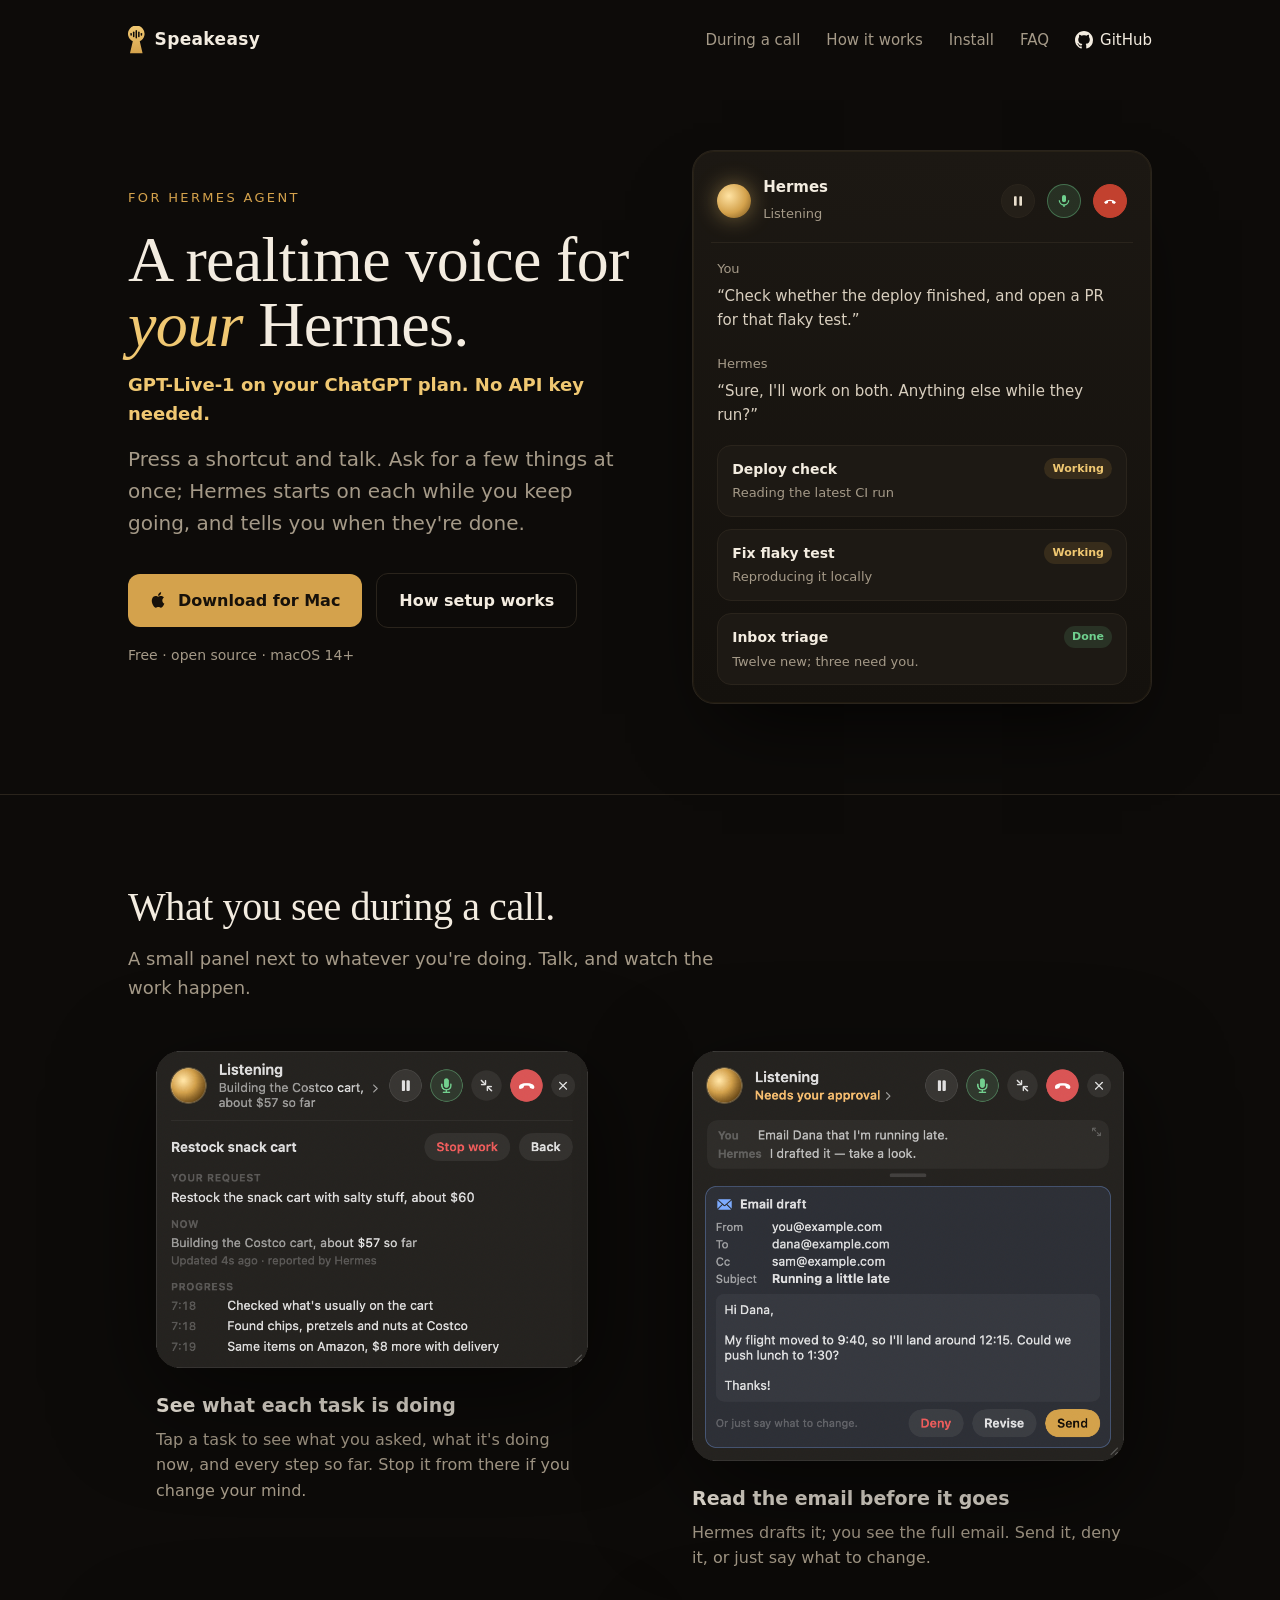
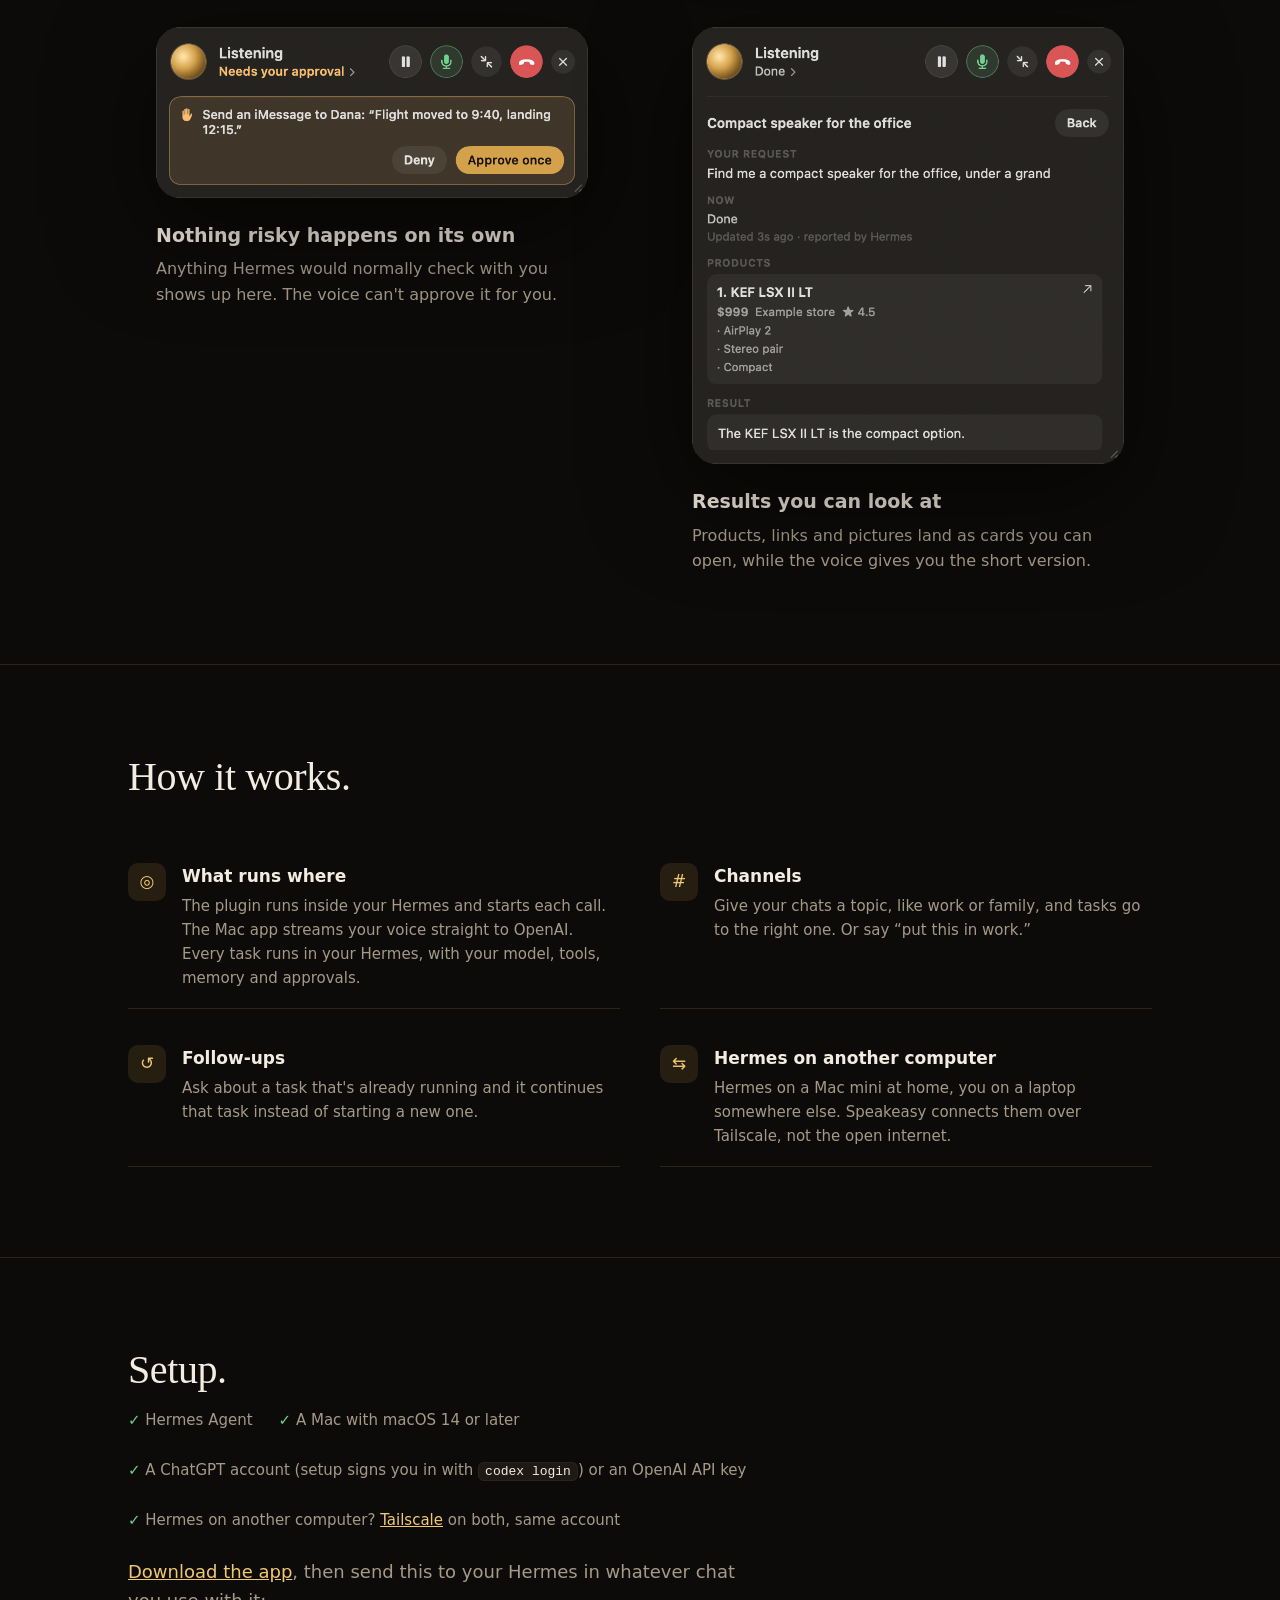
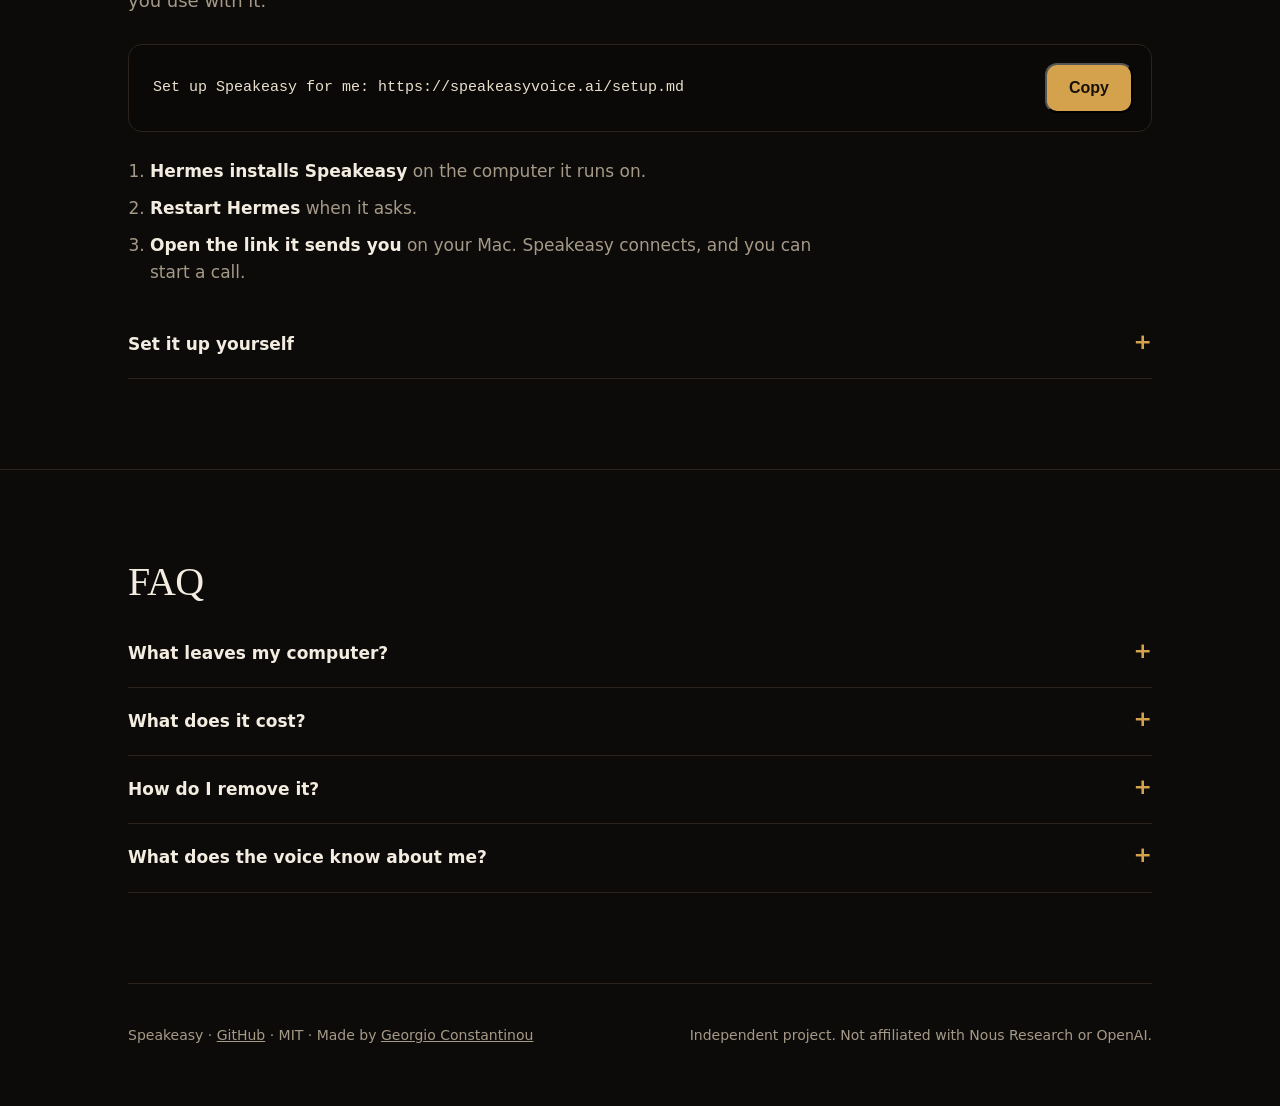
==== index.html @ 4384ae98 "Download for Mac is primary again; opens a download page with the Hermes setup steps" ====
<!doctype html>
<html lang="en">
<head>
<meta charset="utf-8">
<meta name="viewport" content="width=device-width, initial-scale=1">
<link rel="icon" href="favicon.svg" type="image/svg+xml">
<link rel="apple-touch-icon" href="apple-touch-icon.png">
<title>Speakeasy: voice calls with your Hermes agent</title>
<meta name="description" content="Press a shortcut, ask Hermes for a few things, and keep talking while it works. It tells you when each one is done.">
<style>
  :root{
    --bg:#0d0b09; --panel:#16130f; --line:#2a241c; --ink:#f3ece0; --mute:#a59a88;
    --brass:#d4a24c; --brass2:#f0c872; --green:#6fcf8e;
  }
  *{box-sizing:border-box;margin:0;padding:0}
  html{scroll-behavior:smooth}
  body{background:var(--bg);color:var(--ink);font:17px/1.6 -apple-system,BlinkMacSystemFont,"SF Pro Text","Inter",system-ui,sans-serif;-webkit-font-smoothing:antialiased}
  a{color:inherit}
  .wrap{max-width:1080px;margin:0 auto;padding:0 28px}
  .serif{font-family:"New York","Iowan Old Style","Georgia",serif;letter-spacing:-.01em}

  /* nav */
  nav{display:flex;align-items:center;justify-content:space-between;padding:26px 0}
  .logo{display:flex;align-items:center;gap:10px;font-weight:600;letter-spacing:.02em;text-decoration:none}
  .mark{height:28px;display:inline-flex;align-items:center} .mark svg{height:28px;width:auto}
  nav .links .gh{display:inline-flex;align-items:center;gap:7px;color:var(--ink)}
  nav .links{display:flex;gap:26px;font-size:15px;color:var(--mute)}
  nav .links a{text-decoration:none} nav .links a:hover{color:var(--ink)}

  /* hero */
  .hero{display:grid;grid-template-columns:1.05fr .95fr;gap:56px;align-items:center;padding:70px 0 90px}
  .eyebrow{color:var(--brass);font-size:13px;letter-spacing:.18em;text-transform:uppercase;margin-bottom:18px}
  h1{font-size:64px;line-height:1.02;font-weight:500;margin-bottom:22px}
  h1 em{font-style:italic;color:var(--brass2)}
  .lede{color:var(--mute);font-size:20px;max-width:520px;margin-bottom:34px}
  .ctas{display:flex;gap:14px;flex-wrap:wrap;align-items:center}
  .btn{display:inline-flex;align-items:center;gap:10px;padding:14px 22px;border-radius:12px;font-weight:600;text-decoration:none;font-size:16px}
  .btn.primary{background:var(--brass);color:#17110a}
  .btn.primary:hover{background:var(--brass2)}
  .btn.ghost{border:1px solid var(--line);color:var(--ink)}
  .fine{color:var(--mute);font-size:14px;margin-top:16px}

  /* panel mock */
  .mock{background:linear-gradient(180deg,#1c1813,#14110d);border:1px solid var(--line);border-radius:22px;padding:18px;box-shadow:0 40px 80px -30px rgba(0,0,0,.8),0 0 0 1px rgba(212,162,76,.06) inset}
  .bar{display:flex;align-items:center;gap:12px;padding:6px 6px 16px;border-bottom:1px solid var(--line)}
  .orb{width:34px;height:34px;border-radius:50%;background:radial-gradient(circle at 35% 35%,#ffe3a3,var(--brass) 55%,#6b4a18);box-shadow:0 0 22px rgba(240,200,114,.45);animation:pulse 2.4s ease-in-out infinite}
  @keyframes pulse{50%{box-shadow:0 0 34px rgba(240,200,114,.75);transform:scale(1.05)}}
  .who{flex:1;min-width:0}
  .who b{display:block;font-size:15px}
  .who span{color:var(--mute);font-size:13px}
  .icon{width:34px;height:34px;border-radius:50%;display:grid;place-items:center;background:#241f18;border:1px solid var(--line)}
  .icon svg{width:16px;height:16px}
  .icon.live{background:rgba(111,207,142,.14);border-color:rgba(111,207,142,.4)}
  .icon.end{background:#c2412f;border-color:#c2412f}
  .said{padding:16px 6px 6px;font-size:15px;color:#d9cfbf}
  .said .you{color:var(--mute);font-size:13px;margin-bottom:4px}
  .task{margin:12px 6px 0;padding:12px 14px;background:#1d1914;border:1px solid var(--line);border-radius:14px}
  .task .t{display:flex;justify-content:space-between;gap:10px;font-size:14px;font-weight:600}
  .task .s{color:var(--mute);font-size:13px;margin-top:3px}
  .pill{font-size:11px;padding:2px 8px;border-radius:99px;background:rgba(212,162,76,.14);color:var(--brass2);white-space:nowrap;height:fit-content}
  .pill.done{background:rgba(111,207,142,.14);color:var(--green)}
  .dots::after{content:"";animation:dots 1.4s steps(4,end) infinite}
  @keyframes dots{0%{content:""}25%{content:"."}50%{content:".."}75%{content:"..."}}

  /* sections */
  section{padding:90px 0;border-top:1px solid var(--line)}
  h2{font-size:40px;font-weight:500;line-height:1.1;margin-bottom:16px}
  .sub{color:var(--mute);max-width:620px;font-size:18px}
  .grid3{display:grid;grid-template-columns:repeat(3,1fr);gap:22px;margin-top:46px}
  .card{background:var(--panel);border:1px solid var(--line);border-radius:18px;padding:26px}
  .card h3{font-size:18px;margin-bottom:8px}
  .card p{color:var(--mute);font-size:15px}
  .num{font-family:"New York",Georgia,serif;color:var(--brass);font-size:30px;margin-bottom:8px}

  .features{display:grid;grid-template-columns:repeat(2,1fr);gap:18px 40px;margin-top:46px}
  .feat{display:flex;gap:16px;padding:18px 0;border-bottom:1px solid var(--line)}
  .feat .ic{flex:none;width:38px;height:38px;border-radius:10px;background:rgba(212,162,76,.12);display:grid;place-items:center;color:var(--brass2)}
  .feat h3{font-size:17px;margin-bottom:4px}
  .feat p{color:var(--mute);font-size:15px}

  pre{background:#0a0907;border:1px solid var(--line);border-radius:14px;padding:22px 24px;margin-top:30px;font:15px/1.8 "SF Mono",ui-monospace,Menlo,monospace;color:#e9dfcd;overflow:auto}
  pre .c{color:#7d725f}
  .prompt{display:flex;gap:16px;align-items:center;background:#0a0907;border:1px solid var(--line);border-radius:14px;padding:18px 18px 18px 24px;margin-top:28px}
  .prompt p{flex:1;font:15px/1.6 "SF Mono",ui-monospace,Menlo,monospace;color:#e9dfcd}
  .prompt .btn{flex:none;margin:0}
  .steps{margin:26px 0 0 22px;color:var(--mute);max-width:680px}
  .steps li{margin:10px 0} .steps b{color:var(--ink);font-weight:600}
  .manual{margin-top:24px;color:var(--mute)} .manual summary{cursor:pointer;color:var(--ink)}
  .manual pre{margin-top:14px}
  @media (max-width:640px){.prompt{flex-direction:column;align-items:stretch;padding:18px}.prompt .btn{width:100%}}
  .req{display:flex;gap:26px;flex-wrap:wrap;margin-top:22px;color:var(--mute);font-size:15px}
  .req span::before{content:"✓ ";color:var(--green)}

  .split{display:grid;grid-template-columns:1fr 1fr;gap:56px;align-items:start}
  code{font:14px "SF Mono",ui-monospace,Menlo,monospace;background:#1d1914;border:1px solid var(--line);border-radius:6px;padding:1px 6px;color:#e9dfcd}
  .arch{margin-top:34px;font:14px/1.9 "SF Mono",ui-monospace,Menlo,monospace;color:#cfc4b2;background:#0a0907;border:1px solid var(--line);border-radius:14px;padding:22px 24px;overflow:auto;white-space:pre}
  .arch b{color:var(--brass2);font-weight:500}
  .phone{background:var(--panel);border:1px solid var(--line);border-radius:18px;padding:30px}
  .phone .tag{display:inline-block;font-size:12px;letter-spacing:.14em;text-transform:uppercase;color:var(--brass);margin-bottom:10px}

  details{border-bottom:1px solid var(--line);padding:20px 0}
  summary{cursor:pointer;font-weight:600;list-style:none;display:flex;justify-content:space-between}
  summary::after{content:"+";color:var(--brass);font-size:22px;line-height:1}
  details[open] summary::after{content:"–"}
  details p{color:var(--mute);margin-top:10px;max-width:760px}

  footer{border-top:1px solid var(--line);padding:40px 0 60px;color:var(--mute);font-size:14px;display:flex;justify-content:space-between;flex-wrap:wrap;gap:12px}

  .hero>*,.split>*,.grid3>*,.features>*{min-width:0}
  pre{white-space:pre;max-width:100%}
  @media (max-width:860px){
    .wrap{padding:0 20px}
    pre{font-size:12.5px;padding:18px}
    .hero,.split{grid-template-columns:1fr}
    h1{font-size:46px}
    .grid3,.features{grid-template-columns:1fr}
    nav .links{display:none}
  }
  .shots{display:grid;grid-template-columns:repeat(2,1fr);gap:56px 48px;margin-top:48px;align-items:start}
  .shot{margin:0}
  .shot img{display:block;width:100%;max-width:432px;height:auto;margin:0 auto;filter:drop-shadow(0 30px 50px rgba(0,0,0,.55))}
  .shot figcaption{max-width:432px;margin:22px auto 0}
  .shot h3{font-size:19px;font-weight:600;margin-bottom:6px}
  .shot p{color:var(--mute);font-size:16px}
  @media (max-width:820px){.shots{grid-template-columns:1fr}}
  .plan{color:var(--brass2);font-size:18px;font-weight:600;margin:-8px 0 14px}
  .req code{font-size:13px;color:var(--ink)}
  #install .req{margin:14px 0 26px}
</style>
</head>
<body>
<div class="wrap">
  <nav>
    <a class="logo" href="#"><span class="mark"><svg xmlns="http://www.w3.org/2000/svg" viewBox="156 86 200 338"><defs><linearGradient id="g" gradientUnits="userSpaceOnUse" x1="0" y1="90" x2="0" y2="420"><stop offset="0" stop-color="#f0c872"/><stop offset="1" stop-color="#d4a24c"/></linearGradient></defs><path d="M214 270.9 A100 100 0 1 1 298 270.9 L332 414 H180 Z" fill="url(#g)"/><rect x="185.0" y="169.0" width="18" height="34" rx="9.0" fill="#0d0b09"/><rect x="216.0" y="151.0" width="18" height="70" rx="9.0" fill="#0d0b09"/><rect x="247.0" y="134.0" width="18" height="104" rx="9.0" fill="#0d0b09"/><rect x="278.0" y="151.0" width="18" height="70" rx="9.0" fill="#0d0b09"/><rect x="309.0" y="169.0" width="18" height="34" rx="9.0" fill="#0d0b09"/></svg></span> Speakeasy</a>
    <div class="links">
      <a href="#see">During a call</a>
      <a href="#features">How it works</a>
      <a href="#install">Install</a>
      <a href="#faq">FAQ</a>
      <a class="gh" href="https://github.com/rungmc357/speakeasy"><svg viewBox="0 0 16 16" width="18" height="18" fill="currentColor" aria-hidden="true"><path d="M8 0C3.58 0 0 3.58 0 8c0 3.54 2.29 6.53 5.47 7.59.4.07.55-.17.55-.38 0-.19-.01-.82-.01-1.49-2.01.37-2.53-.49-2.69-.94-.09-.23-.48-.94-.82-1.13-.28-.15-.68-.52-.01-.53.63-.01 1.08.58 1.23.82.72 1.21 1.87.87 2.33.66.07-.52.28-.87.51-1.07-1.78-.2-3.64-.89-3.64-3.95 0-.87.31-1.59.82-2.15-.08-.2-.36-1.02.08-2.12 0 0 .67-.21 2.2.82.64-.18 1.32-.27 2-.27.68 0 1.36.09 2 .27 1.53-1.04 2.2-.82 2.2-.82.44 1.1.16 1.92.08 2.12.51.56.82 1.27.82 2.15 0 3.07-1.87 3.75-3.65 3.95.29.25.54.73.54 1.48 0 1.07-.01 1.93-.01 2.2 0 .21.15.46.55.38A8.013 8.013 0 0016 8c0-4.42-3.58-8-8-8z"/></svg>GitHub</a>
    </div>
  </nav>

  <div class="hero">
    <div>
      <div class="eyebrow">For Hermes Agent</div>
      <h1 class="serif">A realtime voice for <em>your</em> Hermes.</h1>
      <p class="plan">GPT-Live-1 on your ChatGPT plan. No API key needed.</p>
      <p class="lede">Press a shortcut and talk. Ask for a few things at once; Hermes starts on each while you keep going, and tells you when they're done.</p>
      <div class="ctas">
        <a class="btn primary dl" href="/download/"><svg viewBox="0 0 24 24" width="18" height="18" fill="currentColor" aria-hidden="true"><path d="M16.37 12.64c-.03-2.6 2.13-3.86 2.22-3.92-1.21-1.77-3.1-2.01-3.77-2.04-1.6-.16-3.13.95-3.94.95-.82 0-2.07-.93-3.4-.9-1.75.03-3.36 1.02-4.26 2.58-1.82 3.15-.47 7.8 1.3 10.36.87 1.25 1.9 2.65 3.25 2.6 1.3-.05 1.8-.84 3.37-.84 1.57 0 2.02.84 3.4.81 1.4-.02 2.29-1.27 3.15-2.53.99-1.45 1.4-2.85 1.42-2.93-.03-.01-2.72-1.04-2.74-4.14zM13.8 5.01c.72-.87 1.2-2.08 1.07-3.29-1.03.04-2.28.69-3.02 1.56-.66.77-1.24 2-1.09 3.18 1.15.09 2.32-.58 3.04-1.45z"/></svg>Download for Mac</a>
        <a class="btn ghost" href="#install">How setup works</a>
      </div>
      <p class="fine">Free · open source · macOS 14+</p>
    </div>

    <div class="mock" aria-label="The Speakeasy call panel">
      <div class="bar">
        <div class="orb"></div>
        <div class="who"><b>Hermes</b><span>Listening</span></div>
        <div class="icon" title="Pause"><svg viewBox="0 0 24 24" fill="#e9dfcd"><rect x="6" y="5" width="4" height="14" rx="1"/><rect x="14" y="5" width="4" height="14" rx="1"/></svg></div>
        <div class="icon live" title="Mute"><svg viewBox="0 0 24 24" fill="#6fcf8e"><rect x="9" y="3" width="6" height="11" rx="3"/><path d="M5 11a7 7 0 0 0 14 0" stroke="#6fcf8e" stroke-width="2" fill="none"/><rect x="11" y="18" width="2" height="3"/></svg></div>
        <div class="icon end" title="End call"><svg viewBox="0 0 24 24" fill="#fff"><path d="M3 14c5-5 13-5 18 0l-2.5 2.5-3.5-1.5v-2.5a10 10 0 0 0-6 0V15L5.5 16.5z"/></svg></div>
      </div>
      <div class="said">
        <div class="you">You</div>
        “Check whether the deploy finished, and open a PR for that flaky test.”
      </div>
      <div class="said"><div class="you">Hermes</div>“Sure, I'll work on both. Anything else while they run?”</div>
      <div class="task">
        <div class="t">Deploy check <span class="pill">Working</span></div>
        <div class="s dots">Reading the latest CI run</div>
      </div>
      <div class="task">
        <div class="t">Fix flaky test <span class="pill">Working</span></div>
        <div class="s dots">Reproducing it locally</div>
      </div>
      <div class="task">
        <div class="t">Inbox triage <span class="pill done">Done</span></div>
        <div class="s">Twelve new; three need you.</div>
      </div>
    </div>
  </div>
</div>

<section id="see">
  <div class="wrap">
    <h2 class="serif">What you see during a call.</h2>
    <p class="sub">A small panel next to whatever you're doing. Talk, and watch the work happen.</p>
    <div class="shots">
      <figure class="shot"><img src="img/task-detail.png" alt="See what each task is doing" loading="lazy" width="400">
        <figcaption><h3>See what each task is doing</h3><p>Tap a task to see what you asked, what it's doing now, and every step so far. Stop it from there if you change your mind.</p></figcaption></figure>
      <figure class="shot"><img src="img/email-draft.png" alt="Read the email before it goes" loading="lazy" width="400">
        <figcaption><h3>Read the email before it goes</h3><p>Hermes drafts it; you see the full email. Send it, deny it, or just say what to change.</p></figcaption></figure>
      <figure class="shot"><img src="img/approval.png" alt="Nothing risky happens on its own" loading="lazy" width="400">
        <figcaption><h3>Nothing risky happens on its own</h3><p>Anything Hermes would normally check with you shows up here. The voice can't approve it for you.</p></figcaption></figure>
      <figure class="shot"><img src="img/product-card.png" alt="Results you can look at" loading="lazy" width="400">
        <figcaption><h3>Results you can look at</h3><p>Products, links and pictures land as cards you can open, while the voice gives you the short version.</p></figcaption></figure>
    </div>
  </div>
</section>

<section id="features">
  <div class="wrap">
    <h2 class="serif">How it works.</h2>
    <div class="features">
      <div class="feat"><div class="ic">◎</div><div><h3>What runs where</h3><p>The plugin runs inside your Hermes and starts each call. The Mac app streams your voice straight to OpenAI. Every task runs in your Hermes, with your model, tools, memory and approvals.</p></div></div>
      <div class="feat"><div class="ic">#</div><div><h3>Channels</h3><p>Give your chats a topic, like work or family, and tasks go to the right one. Or say “put this in work.”</p></div></div>
      <div class="feat"><div class="ic">↺</div><div><h3>Follow-ups</h3><p>Ask about a task that's already running and it continues that task instead of starting a new one.</p></div></div>
      <div class="feat"><div class="ic">⇆</div><div><h3>Hermes on another computer</h3><p>Hermes on a Mac mini at home, you on a laptop somewhere else. Speakeasy connects them over Tailscale, not the open internet.</p></div></div>
    </div>
  </div>
</section>

<section id="install">
  <div class="wrap">
    <h2 class="serif">Setup.</h2>
    <div class="req"><span>Hermes Agent</span><span>A Mac with macOS 14 or later</span><span>A ChatGPT account (setup signs you in with <code>codex login</code>) or an OpenAI API key</span><span>Hermes on another computer? <a href="https://tailscale.com/download" style="color:var(--brass2)">Tailscale</a> on both, same account</span></div>
    <p class="sub"><a href="/download/" style="color:var(--brass2)">Download the app</a>, then send this to your Hermes in whatever chat you use with it:</p>
    <div class="prompt">
      <p id="prompt-text">Set up Speakeasy for me: https://speakeasyvoice.ai/setup.md</p>
      <button class="btn primary" id="copy-prompt" type="button">Copy</button>
    </div>
    <ol class="steps">
      <li><b>Hermes installs Speakeasy</b> on the computer it runs on.</li>
      <li><b>Restart Hermes</b> when it asks.</li>
      <li><b>Open the link it sends you</b> on your Mac. Speakeasy connects, and you can start a call.</li>
    </ol>
    <details class="manual"><summary>Set it up yourself</summary>
<pre><span class="c"># on the computer that runs Hermes</span>
hermes plugins install rungmc357/speakeasy#plugin/speakeasy --enable
hermes voice setup</pre>
    </details>
  </div>
</section>

<section id="faq">
  <div class="wrap">
    <h2 class="serif">FAQ</h2>
    <details><summary>What leaves my computer?</summary><p>Your voice goes to OpenAI, on your account, so GPT-Live-1 can hear you. Tasks and results stay with your Hermes. Speakeasy has no servers.</p></details>
    <details><summary>What does it cost?</summary><p>Speakeasy is free. The voice runs on your ChatGPT plan, or on an OpenAI API key billed per minute.</p></details>
    <details><summary>How do I remove it?</summary><p>Ask Hermes to remove Speakeasy, or turn the plugin off yourself, then drag the app to the Trash.</p></details>
    <details><summary>What does the voice know about me?</summary><p>A short summary Hermes writes: who you are, what you're working on, what it can do for you. You can read and edit it in the app's settings.</p></details>
  </div>
</section>

<div class="wrap">
  <footer>
    <span>Speakeasy · <a href="https://github.com/rungmc357/speakeasy">GitHub</a> · MIT · Made by <a href="https://georgio.co">Georgio Constantinou</a></span>
    <span>Independent project. Not affiliated with Nous Research or OpenAI.</span>
  </footer>
</div>
<script>
document.getElementById("copy-prompt").addEventListener("click", async (e) => {
  const text = document.getElementById("prompt-text").textContent.trim();
  try { await navigator.clipboard.writeText(text); }
  catch (_) {
    const r = document.createRange(); r.selectNodeContents(document.getElementById("prompt-text"));
    const sel = getSelection(); sel.removeAllRanges(); sel.addRange(r); document.execCommand("copy");
  }
  e.target.textContent = "Copied"; setTimeout(() => { e.target.textContent = "Copy"; }, 1800);
});
</script>
</body>
</html>
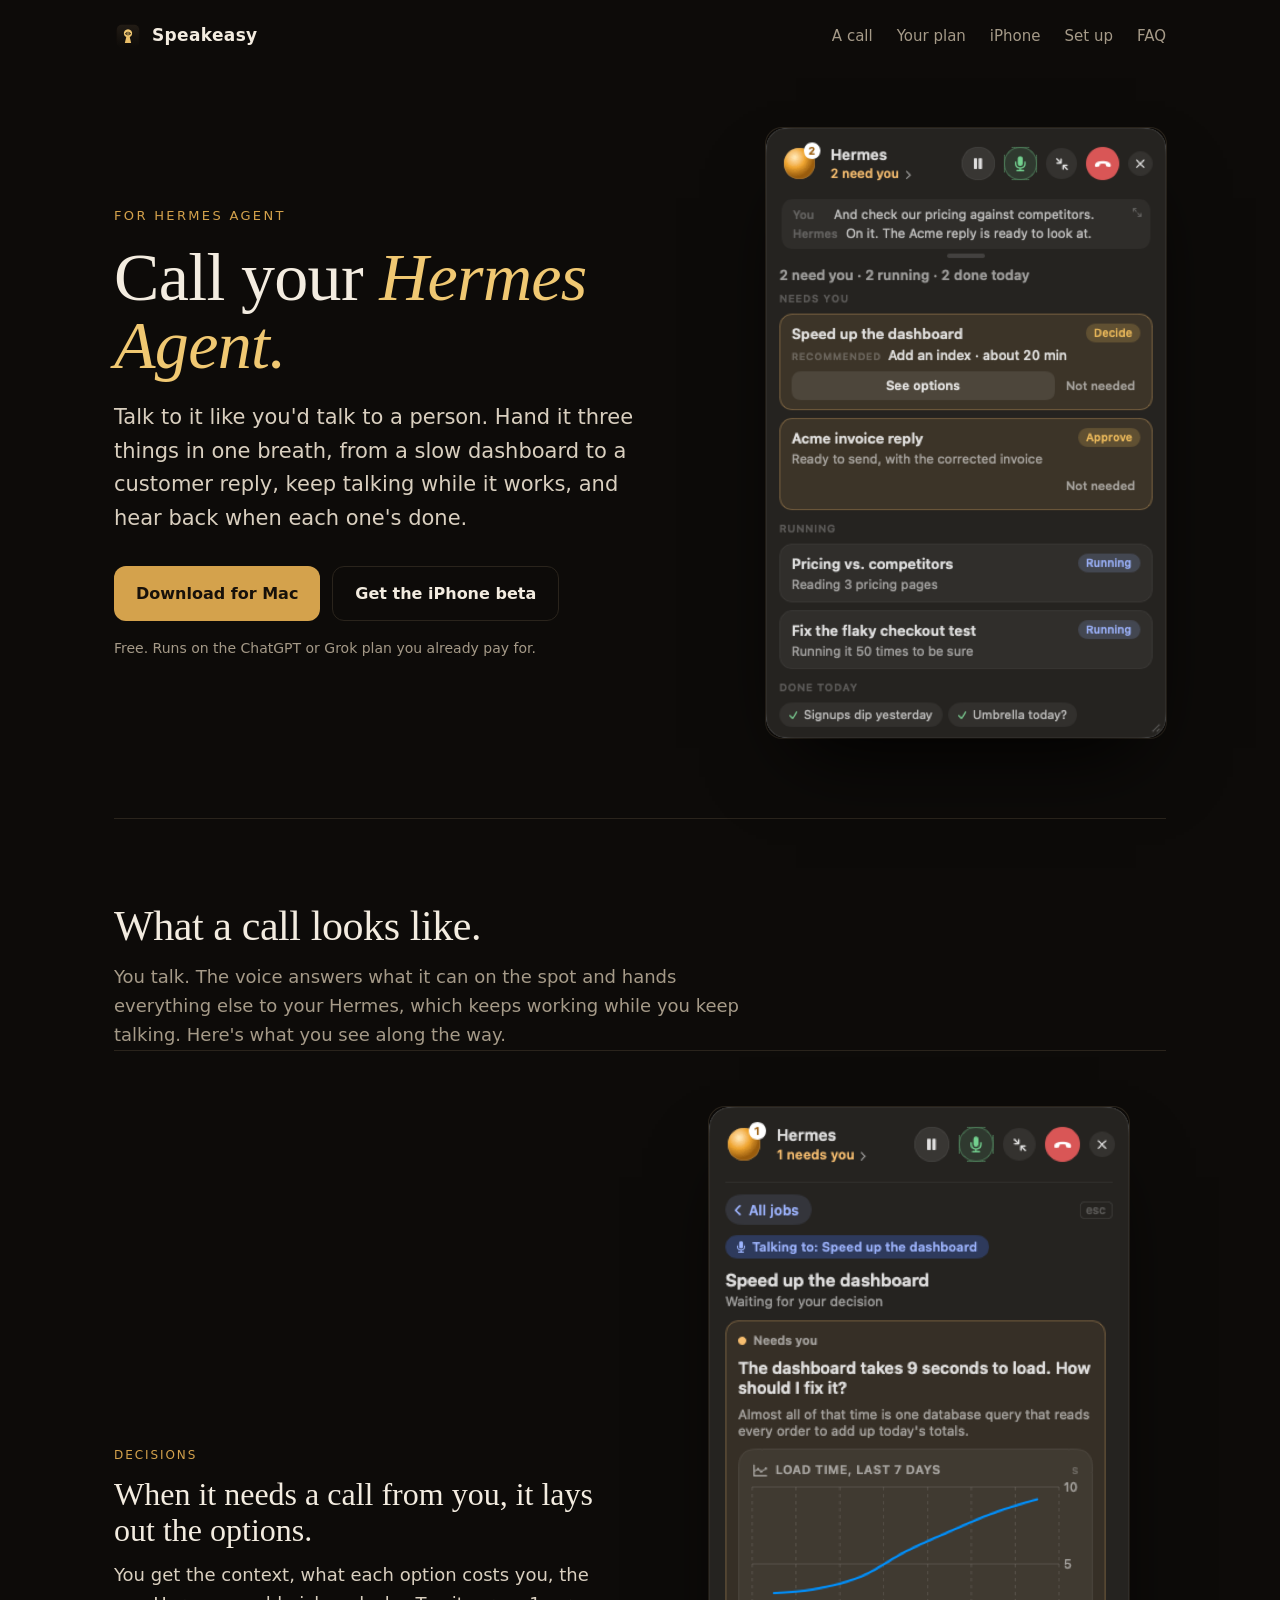
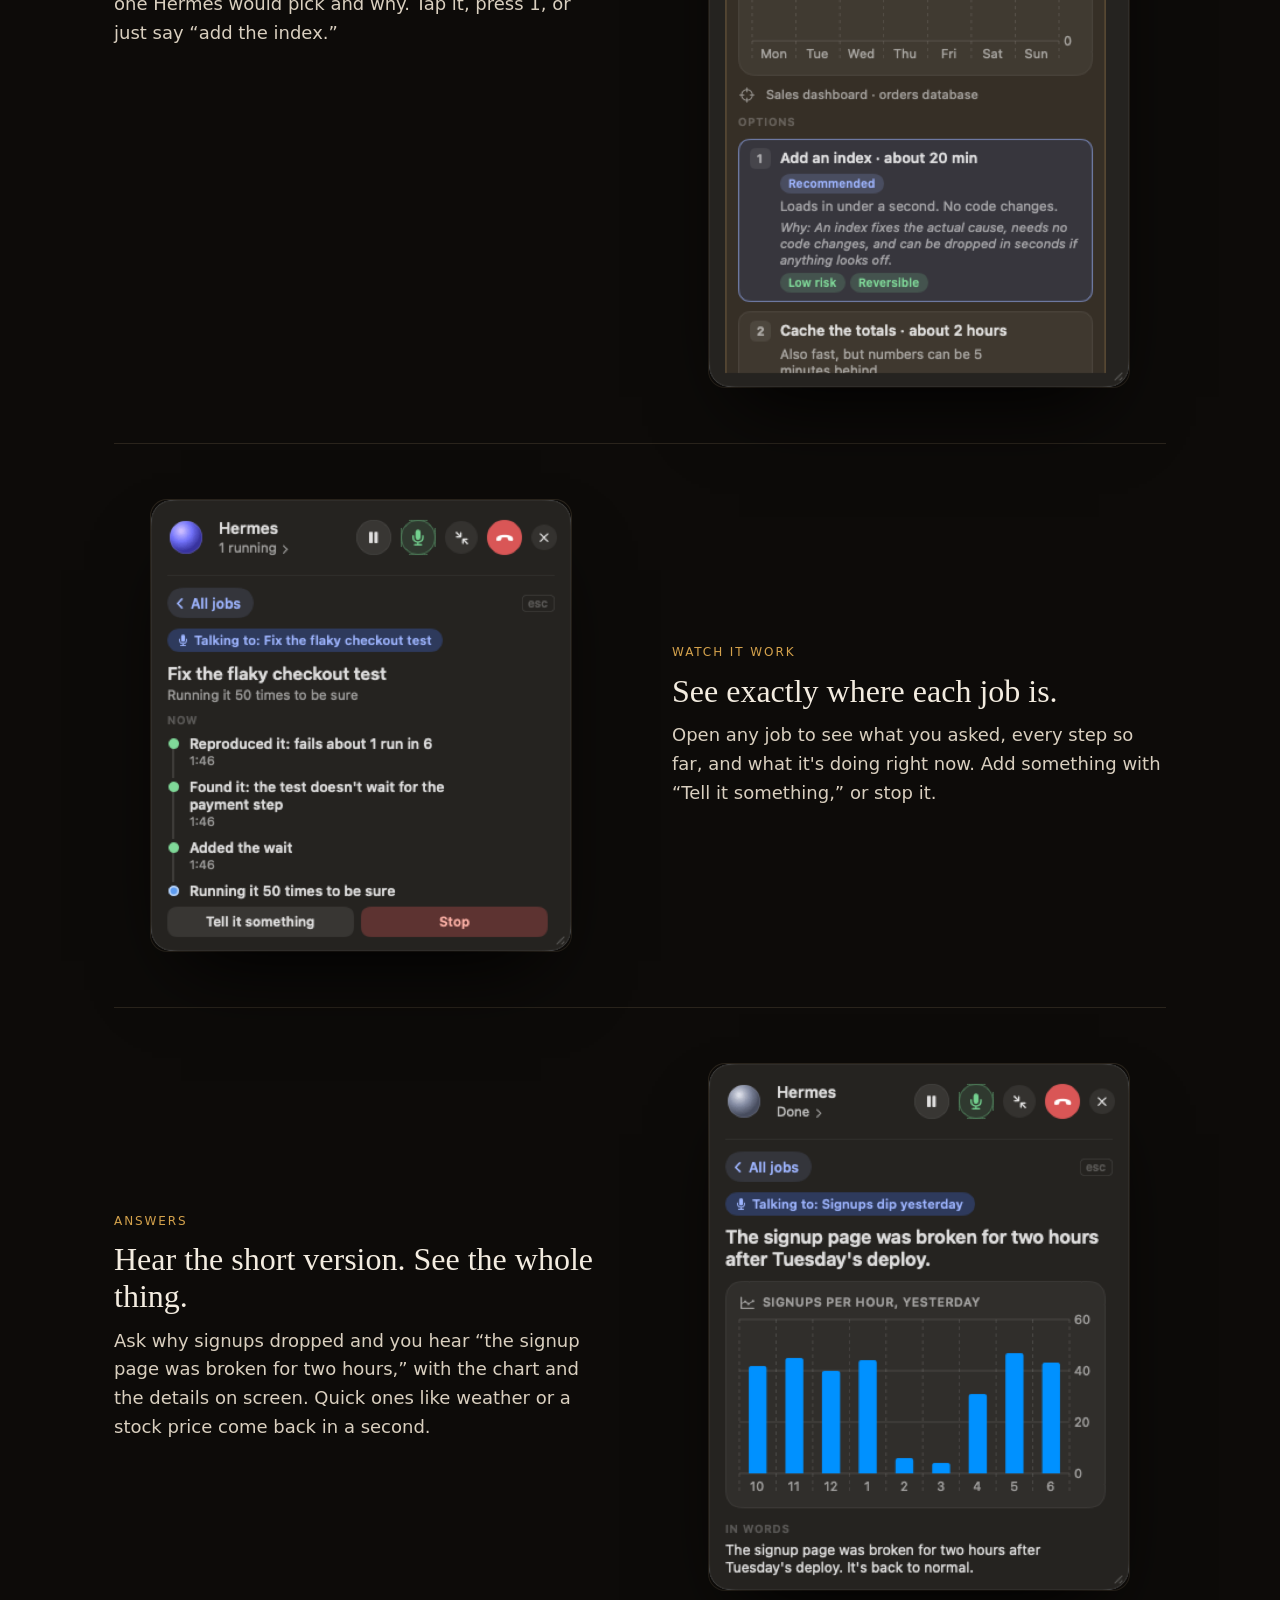
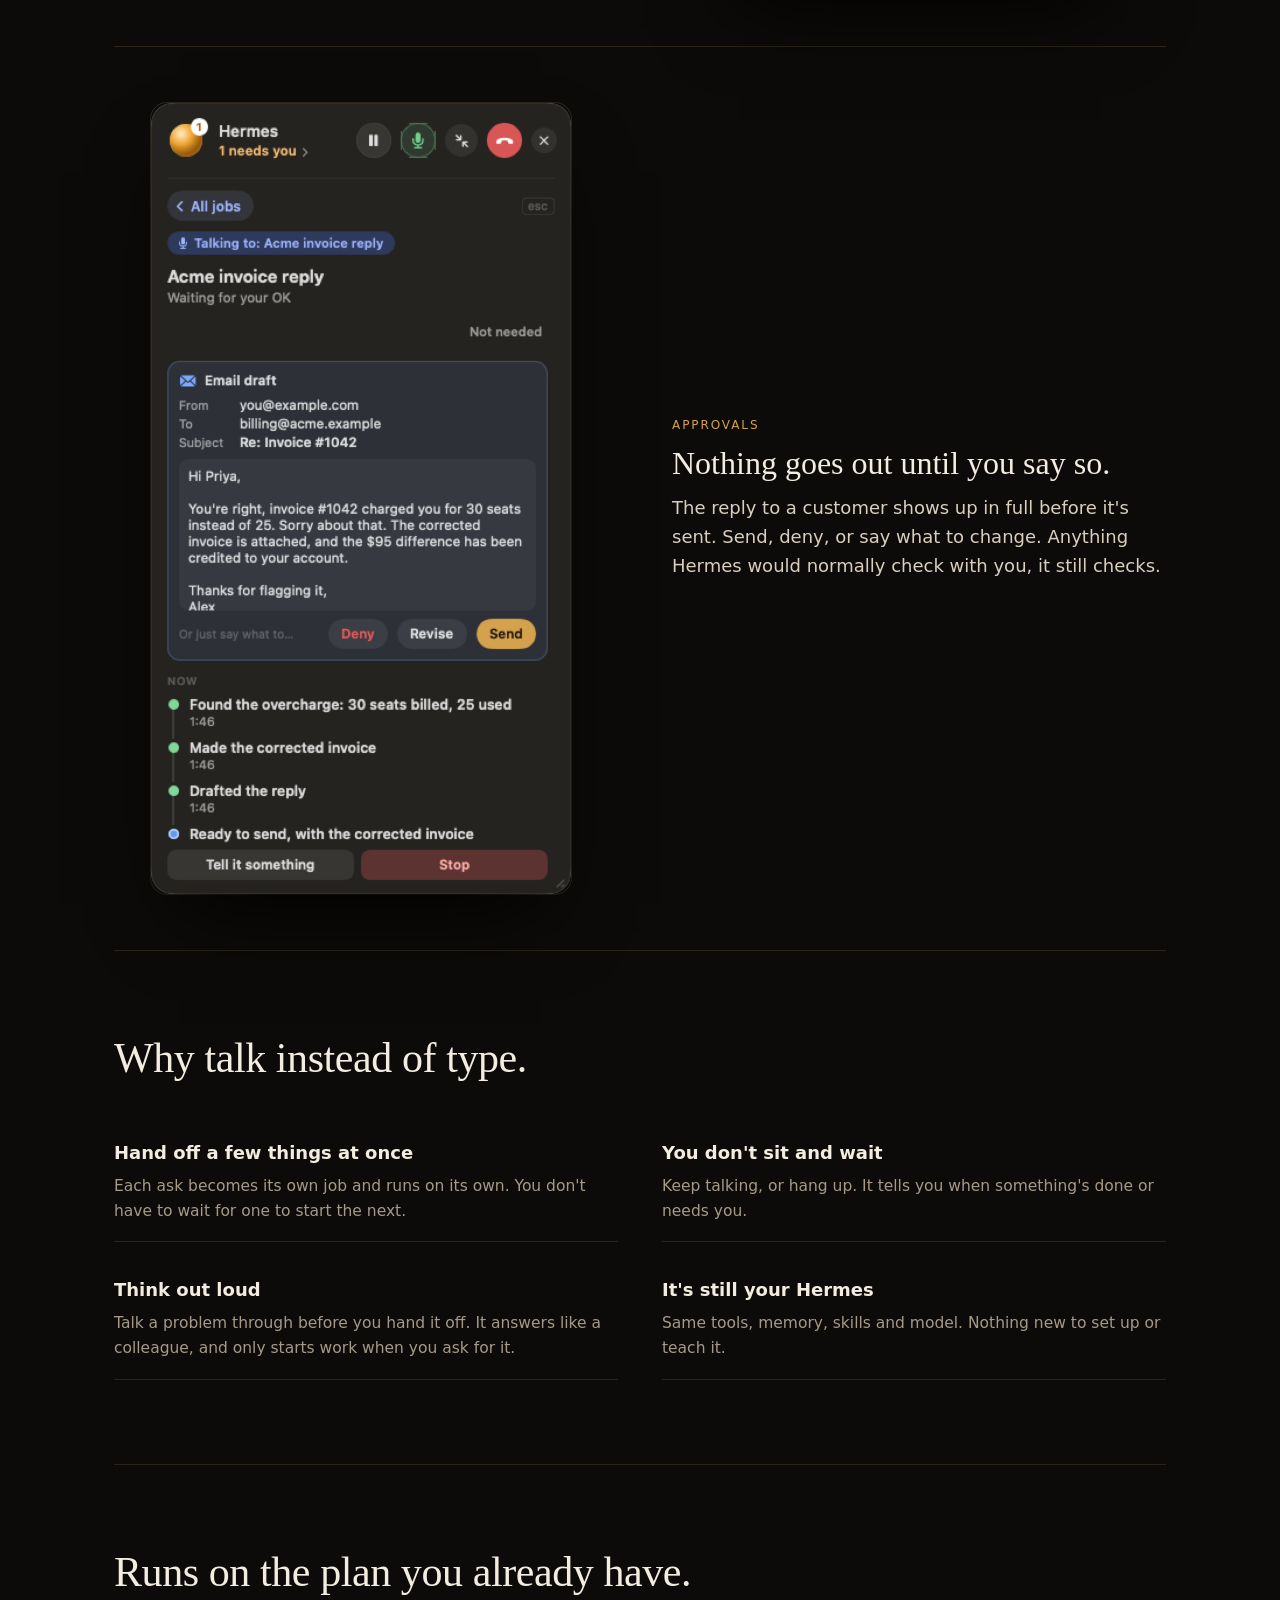
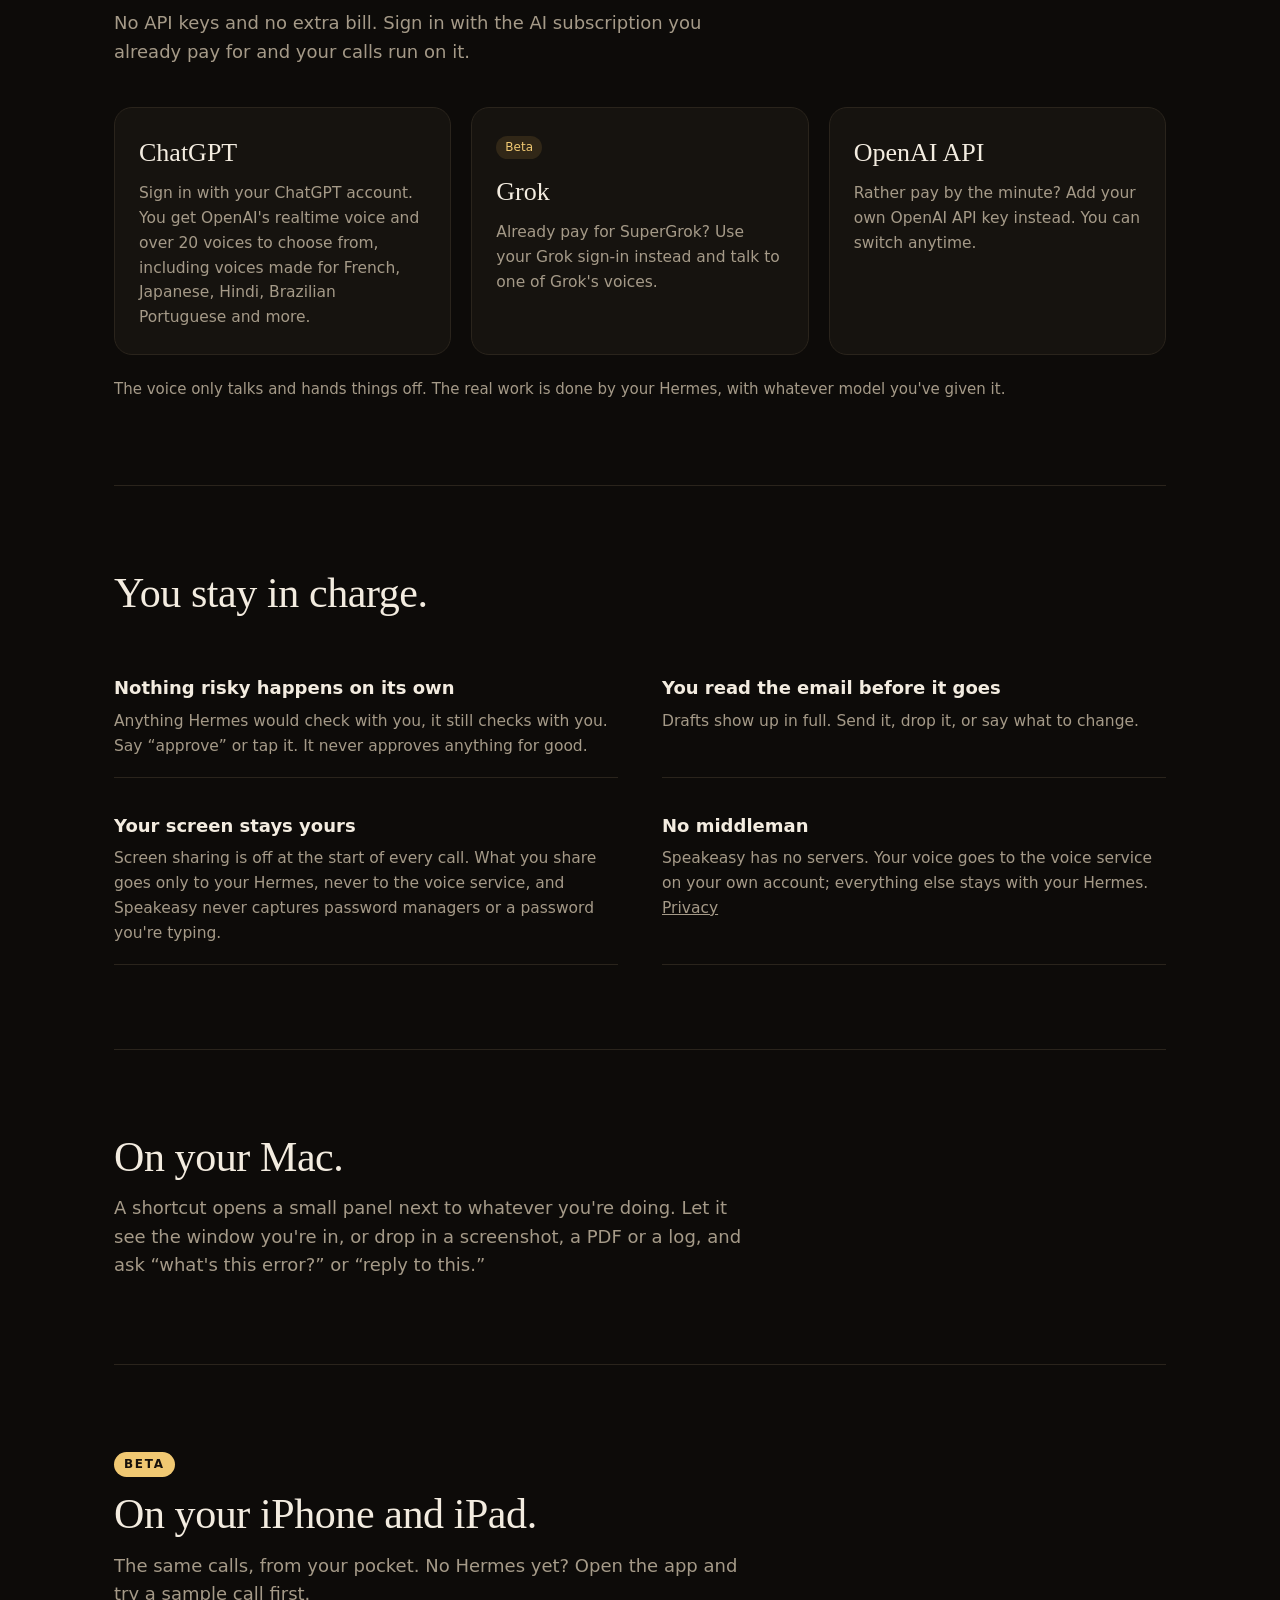
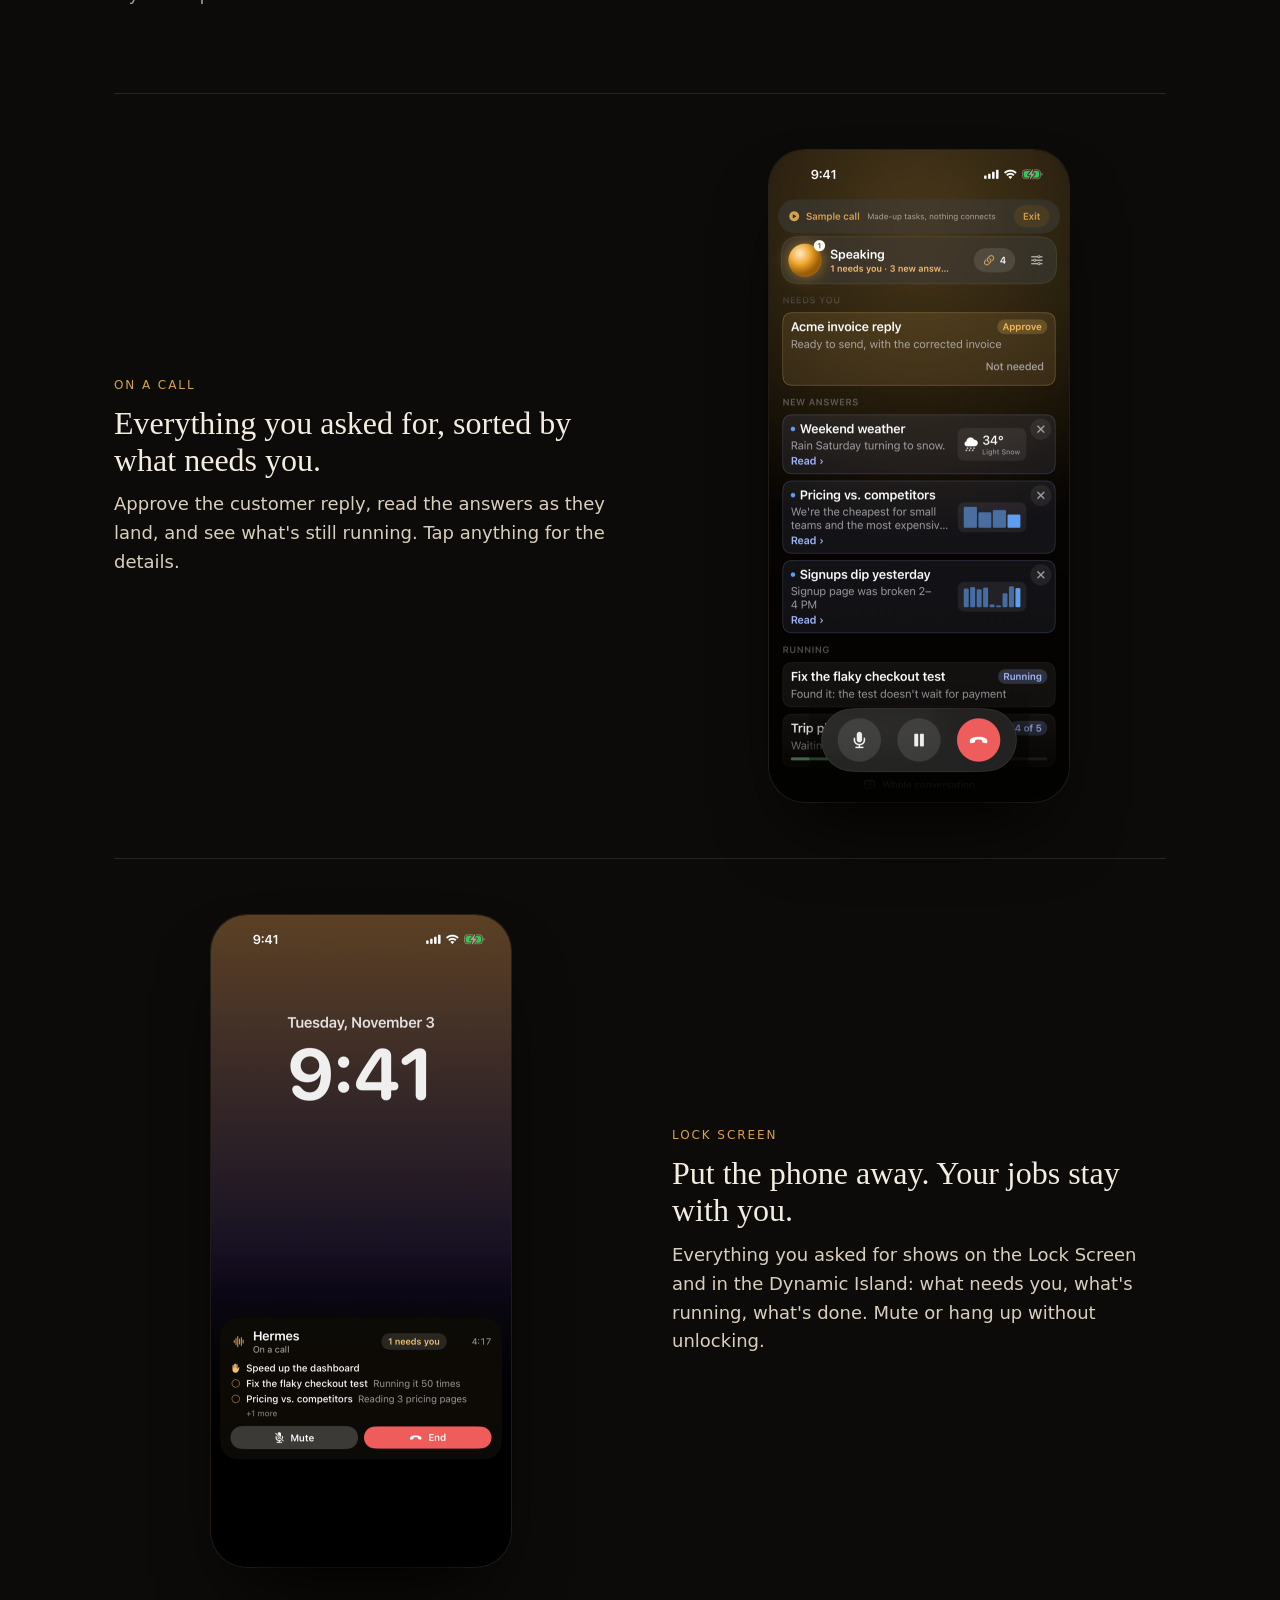
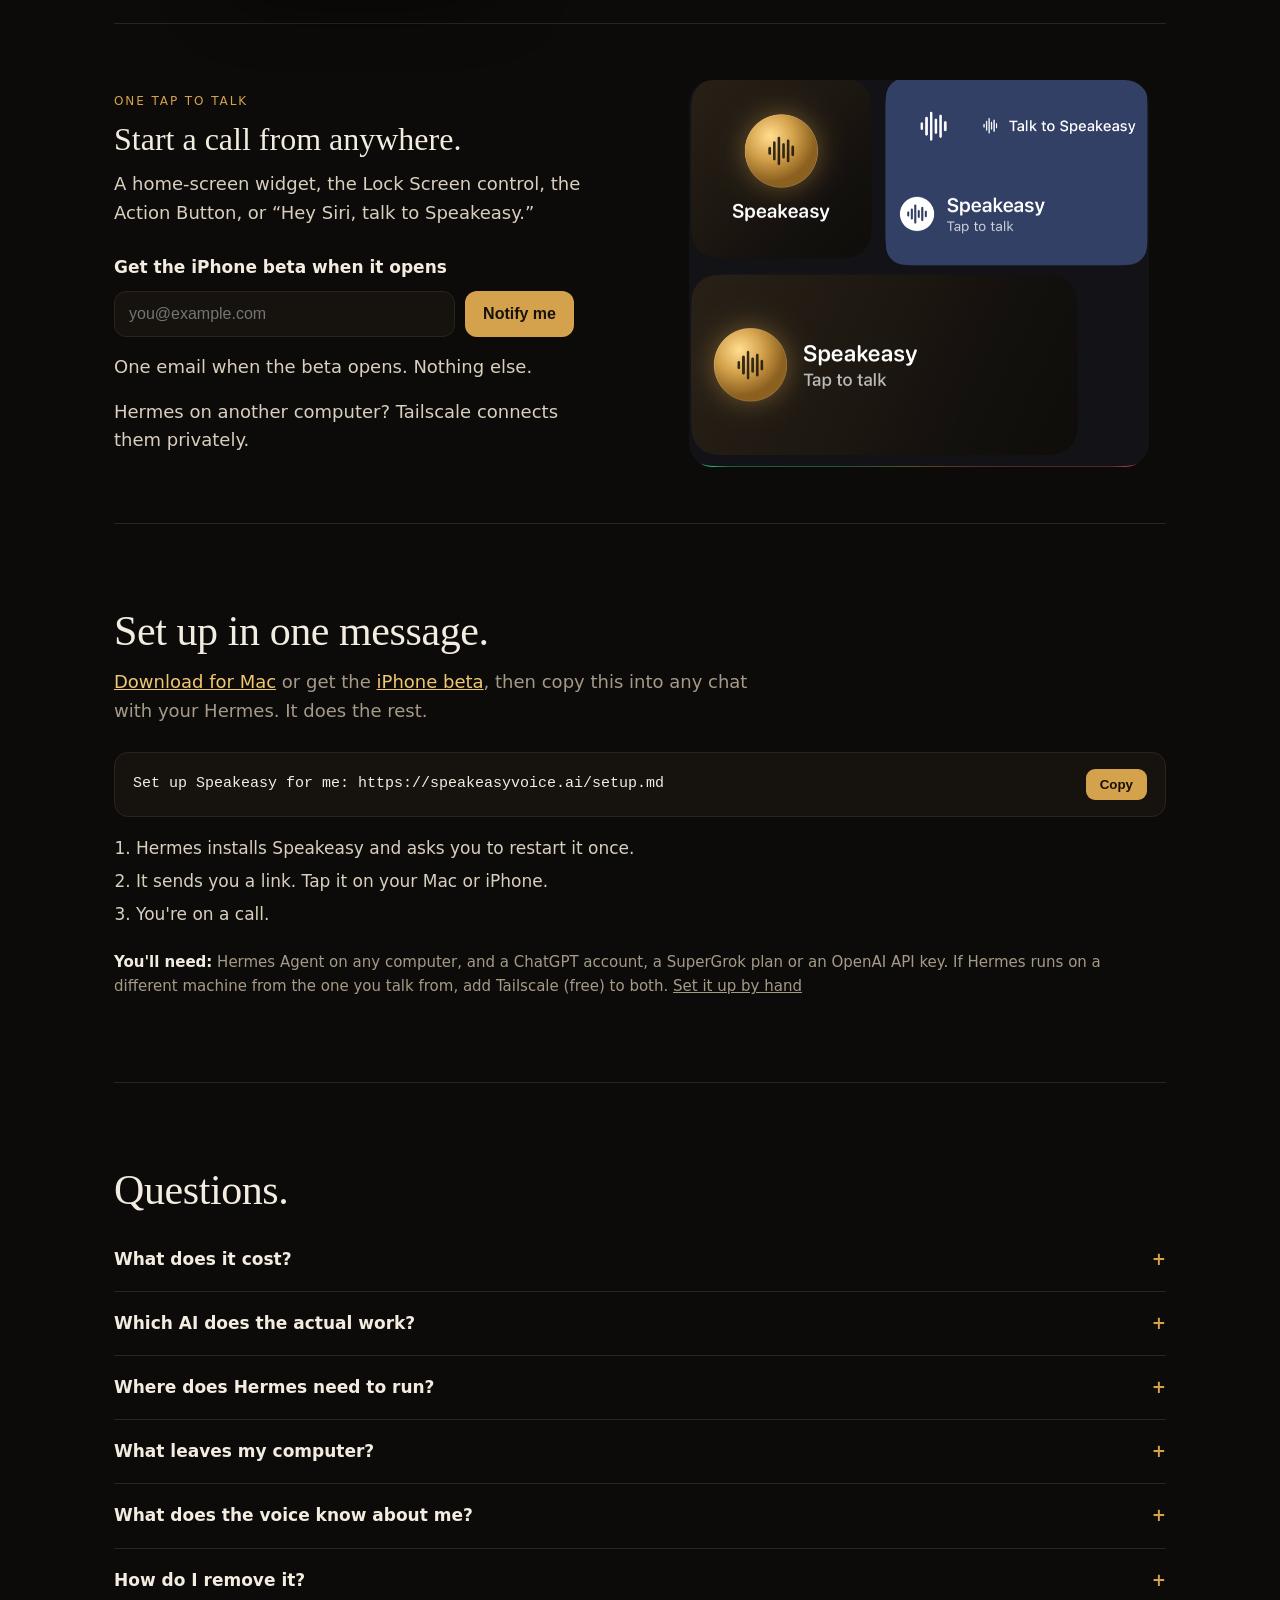
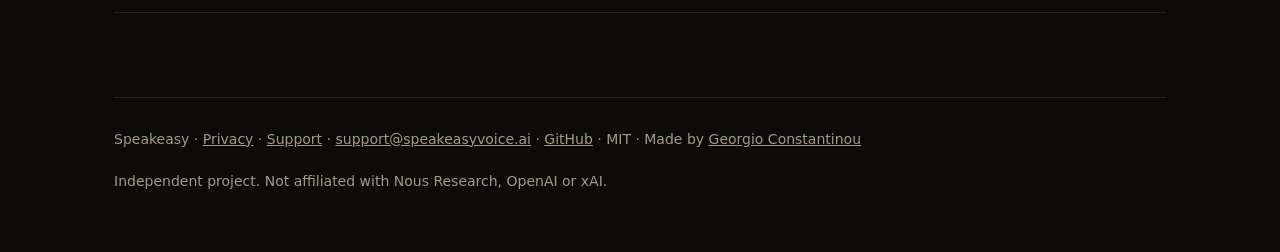
==== commit 1ec2a285: "Homepage refresh: 'Call your Hermes Agent', work-first screenshots (decisions, job detail, answers, " ====
--- a/index.html
+++ b/index.html
@@ -5,260 +5,290 @@
 <meta name="viewport" content="width=device-width, initial-scale=1">
 <link rel="icon" href="favicon.svg" type="image/svg+xml">
 <link rel="apple-touch-icon" href="apple-touch-icon.png">
-<title>Speakeasy: voice calls with your Hermes agent</title>
-<meta name="description" content="Press a shortcut, ask Hermes for a few things, and keep talking while it works. It tells you when each one is done.">
+<title>Speakeasy: call your Hermes Agent</title>
+<meta name="description" content="Talk to your Hermes Agent like you'd talk to a person. Ask for a few things at once, keep talking while it works, and hear back when each one's done.">
 <style>
-  :root{
-    --bg:#0d0b09; --panel:#16130f; --line:#2a241c; --ink:#f3ece0; --mute:#a59a88;
-    --brass:#d4a24c; --brass2:#f0c872; --green:#6fcf8e;
-  }
+  :root{--bg:#0d0b09;--panel:#16130f;--line:#2a241c;--ink:#f3ece0;--mute:#a59a88;--brass:#d4a24c;--brass2:#f0c872;--green:#6fcf8e}
   *{box-sizing:border-box;margin:0;padding:0}
   html{scroll-behavior:smooth}
   body{background:var(--bg);color:var(--ink);font:17px/1.6 -apple-system,BlinkMacSystemFont,"SF Pro Text","Inter",system-ui,sans-serif;-webkit-font-smoothing:antialiased}
   a{color:inherit}
-  .wrap{max-width:1080px;margin:0 auto;padding:0 28px}
-  .serif{font-family:"New York","Iowan Old Style","Georgia",serif;letter-spacing:-.01em}
-
-  /* nav */
-  nav{display:flex;align-items:center;justify-content:space-between;padding:26px 0}
+  img{max-width:100%;display:block}
+  .hero>*,.split>*,.call>*,.grid2>*,.grid3>*{min-width:0}
+  body{overflow-x:hidden}
+  .wrap{max-width:1100px;margin:0 auto;padding:0 24px}
+  .serif{font-family:"New York","Iowan Old Style",Georgia,serif;letter-spacing:-.01em}
+  .preview-flag{background:#2a1f0c;color:var(--brass2);text-align:center;font-size:13px;padding:6px}
+  nav{display:flex;align-items:center;justify-content:space-between;padding:22px 0}
   .logo{display:flex;align-items:center;gap:10px;font-weight:600;letter-spacing:.02em;text-decoration:none}
-  .mark{height:28px;display:inline-flex;align-items:center} .mark svg{height:28px;width:auto}
-  nav .links .gh{display:inline-flex;align-items:center;gap:7px;color:var(--ink)}
-  nav .links{display:flex;gap:26px;font-size:15px;color:var(--mute)}
-  nav .links a{text-decoration:none} nav .links a:hover{color:var(--ink)}
-
-  /* hero */
-  .hero{display:grid;grid-template-columns:1.05fr .95fr;gap:56px;align-items:center;padding:70px 0 90px}
-  .eyebrow{color:var(--brass);font-size:13px;letter-spacing:.18em;text-transform:uppercase;margin-bottom:18px}
-  h1{font-size:64px;line-height:1.02;font-weight:500;margin-bottom:22px}
+  .logo img{width:28px;height:28px}
+  nav .links{display:flex;gap:24px;font-size:15px;color:var(--mute)} nav .links a{text-decoration:none} nav .links a:hover{color:var(--ink)}
+  .hero{display:grid;grid-template-columns:1.1fr .9fr;gap:48px;align-items:center;padding:56px 0 80px}
+  .eyebrow{color:var(--brass);font-size:13px;letter-spacing:.18em;text-transform:uppercase;margin-bottom:16px}
+  h1{font-size:68px;line-height:1.0;font-weight:500;margin-bottom:22px}
   h1 em{font-style:italic;color:var(--brass2)}
-  .lede{color:var(--mute);font-size:20px;max-width:520px;margin-bottom:34px}
-  .ctas{display:flex;gap:14px;flex-wrap:wrap;align-items:center}
-  .btn{display:inline-flex;align-items:center;gap:10px;padding:14px 22px;border-radius:12px;font-weight:600;text-decoration:none;font-size:16px}
-  .btn.primary{background:var(--brass);color:#17110a}
-  .btn.primary:hover{background:var(--brass2)}
-  .btn.ghost{border:1px solid var(--line);color:var(--ink)}
+  .lede{color:#d9cfbf;font-size:21px;max-width:540px;margin-bottom:30px}
+  .ctas{display:flex;gap:12px;flex-wrap:wrap}
+  .btn{display:inline-flex;align-items:center;gap:8px;padding:14px 22px;border-radius:12px;font-weight:600;text-decoration:none;font-size:16px}
+  .btn.primary{background:var(--brass);color:#17110a} .btn.primary:hover{background:var(--brass2)}
+  .btn.ghost{border:1px solid var(--line)} .btn.ghost:hover{border-color:var(--brass)}
   .fine{color:var(--mute);font-size:14px;margin-top:16px}
-
-  /* panel mock */
-  .mock{background:linear-gradient(180deg,#1c1813,#14110d);border:1px solid var(--line);border-radius:22px;padding:18px;box-shadow:0 40px 80px -30px rgba(0,0,0,.8),0 0 0 1px rgba(212,162,76,.06) inset}
-  .bar{display:flex;align-items:center;gap:12px;padding:6px 6px 16px;border-bottom:1px solid var(--line)}
-  .orb{width:34px;height:34px;border-radius:50%;background:radial-gradient(circle at 35% 35%,#ffe3a3,var(--brass) 55%,#6b4a18);box-shadow:0 0 22px rgba(240,200,114,.45);animation:pulse 2.4s ease-in-out infinite}
-  @keyframes pulse{50%{box-shadow:0 0 34px rgba(240,200,114,.75);transform:scale(1.05)}}
-  .who{flex:1;min-width:0}
-  .who b{display:block;font-size:15px}
-  .who span{color:var(--mute);font-size:13px}
-  .icon{width:34px;height:34px;border-radius:50%;display:grid;place-items:center;background:#241f18;border:1px solid var(--line)}
-  .icon svg{width:16px;height:16px}
-  .icon.live{background:rgba(111,207,142,.14);border-color:rgba(111,207,142,.4)}
-  .icon.end{background:#c2412f;border-color:#c2412f}
-  .said{padding:16px 6px 6px;font-size:15px;color:#d9cfbf}
-  .said .you{color:var(--mute);font-size:13px;margin-bottom:4px}
-  .task{margin:12px 6px 0;padding:12px 14px;background:#1d1914;border:1px solid var(--line);border-radius:14px}
-  .task .t{display:flex;justify-content:space-between;gap:10px;font-size:14px;font-weight:600}
-  .task .s{color:var(--mute);font-size:13px;margin-top:3px}
-  .pill{font-size:11px;padding:2px 8px;border-radius:99px;background:rgba(212,162,76,.14);color:var(--brass2);white-space:nowrap;height:fit-content}
-  .pill.done{background:rgba(111,207,142,.14);color:var(--green)}
-  .dots::after{content:"";animation:dots 1.4s steps(4,end) infinite}
-  @keyframes dots{0%{content:""}25%{content:"."}50%{content:".."}75%{content:"..."}}
-
-  /* sections */
-  section{padding:90px 0;border-top:1px solid var(--line)}
-  h2{font-size:40px;font-weight:500;line-height:1.1;margin-bottom:16px}
-  .sub{color:var(--mute);max-width:620px;font-size:18px}
-  .grid3{display:grid;grid-template-columns:repeat(3,1fr);gap:22px;margin-top:46px}
-  .card{background:var(--panel);border:1px solid var(--line);border-radius:18px;padding:26px}
-  .card h3{font-size:18px;margin-bottom:8px}
-  .card p{color:var(--mute);font-size:15px}
-  .num{font-family:"New York",Georgia,serif;color:var(--brass);font-size:30px;margin-bottom:8px}
-
-  .features{display:grid;grid-template-columns:repeat(2,1fr);gap:18px 40px;margin-top:46px}
-  .feat{display:flex;gap:16px;padding:18px 0;border-bottom:1px solid var(--line)}
-  .feat .ic{flex:none;width:38px;height:38px;border-radius:10px;background:rgba(212,162,76,.12);display:grid;place-items:center;color:var(--brass2)}
-  .feat h3{font-size:17px;margin-bottom:4px}
-  .feat p{color:var(--mute);font-size:15px}
-
-  pre{background:#0a0907;border:1px solid var(--line);border-radius:14px;padding:22px 24px;margin-top:30px;font:15px/1.8 "SF Mono",ui-monospace,Menlo,monospace;color:#e9dfcd;overflow:auto}
-  pre .c{color:#7d725f}
-  .prompt{display:flex;gap:16px;align-items:center;background:#0a0907;border:1px solid var(--line);border-radius:14px;padding:18px 18px 18px 24px;margin-top:28px}
-  .prompt p{flex:1;font:15px/1.6 "SF Mono",ui-monospace,Menlo,monospace;color:#e9dfcd}
-  .prompt .btn{flex:none;margin:0}
-  .steps{margin:26px 0 0 22px;color:var(--mute);max-width:680px}
-  .steps li{margin:10px 0} .steps b{color:var(--ink);font-weight:600}
-  .manual{margin-top:24px;color:var(--mute)} .manual summary{cursor:pointer;color:var(--ink)}
-  .manual pre{margin-top:14px}
-  @media (max-width:640px){.prompt{flex-direction:column;align-items:stretch;padding:18px}.prompt .btn{width:100%}}
-  .req{display:flex;gap:26px;flex-wrap:wrap;margin-top:22px;color:var(--mute);font-size:15px}
-  .req span::before{content:"✓ ";color:var(--green)}
-
-  .split{display:grid;grid-template-columns:1fr 1fr;gap:56px;align-items:start}
-  code{font:14px "SF Mono",ui-monospace,Menlo,monospace;background:#1d1914;border:1px solid var(--line);border-radius:6px;padding:1px 6px;color:#e9dfcd}
-  .arch{margin-top:34px;font:14px/1.9 "SF Mono",ui-monospace,Menlo,monospace;color:#cfc4b2;background:#0a0907;border:1px solid var(--line);border-radius:14px;padding:22px 24px;overflow:auto;white-space:pre}
-  .arch b{color:var(--brass2);font-weight:500}
-  .phone{background:var(--panel);border:1px solid var(--line);border-radius:18px;padding:30px}
-  .phone .tag{display:inline-block;font-size:12px;letter-spacing:.14em;text-transform:uppercase;color:var(--brass);margin-bottom:10px}
-
-  details{border-bottom:1px solid var(--line);padding:20px 0}
-  summary{cursor:pointer;font-weight:600;list-style:none;display:flex;justify-content:space-between}
-  summary::after{content:"+";color:var(--brass);font-size:22px;line-height:1}
-  details[open] summary::after{content:"–"}
-  details p{color:var(--mute);margin-top:10px;max-width:760px}
-
-  footer{border-top:1px solid var(--line);padding:40px 0 60px;color:var(--mute);font-size:14px;display:flex;justify-content:space-between;flex-wrap:wrap;gap:12px}
-
-  .hero>*,.split>*,.grid3>*,.features>*{min-width:0}
-  pre{white-space:pre;max-width:100%}
+  .hero-art{position:relative;min-height:520px}
+  .hero-art .phone{position:absolute;right:0;top:0;width:250px;border-radius:34px;box-shadow:0 40px 80px -30px #000,0 0 0 1px #2a241c}
+  .hero-art .mac{position:absolute;left:0;bottom:0;width:360px;border-radius:16px;box-shadow:0 40px 80px -20px #000}
+  section{padding:84px 0;border-top:1px solid var(--line)}
+  h2{font-size:42px;font-weight:500;line-height:1.1;margin-bottom:14px}
+  .sub{color:var(--mute);max-width:640px;font-size:18px}
+  .call{display:grid;grid-template-columns:repeat(3,1fr);gap:22px;margin-top:44px}
+  .beat{background:var(--panel);border:1px solid var(--line);border-radius:18px;padding:20px;display:flex;flex-direction:column;gap:14px}
+  .beat .said{font-size:15px;color:#e6dccb}
+  .beat .said b{display:block;color:var(--mute);font-weight:500;font-size:12px;letter-spacing:.12em;text-transform:uppercase;margin-bottom:4px}
+  .beat img{border-radius:12px;margin-top:auto}
+  .grid2{display:grid;grid-template-columns:repeat(2,1fr);gap:16px 44px;margin-top:40px}
+  .grid3{display:grid;grid-template-columns:repeat(3,1fr);gap:20px;margin-top:40px}
+  .feat{padding:18px 0;border-bottom:1px solid var(--line)}
+  .feat h3,.card h3{font-size:18px;margin-bottom:6px}
+  .feat p,.card p{color:var(--mute);font-size:15.5px}
+  .card{background:var(--panel);border:1px solid var(--line);border-radius:18px;padding:24px}
+  .card .tag{display:inline-block;font-size:12px;padding:2px 9px;border-radius:99px;background:rgba(212,162,76,.14);color:var(--brass2);margin-bottom:12px}
+  .card .big{font-family:"New York",Georgia,serif;font-size:26px;margin-bottom:8px}
+  .split{display:grid;grid-template-columns:1fr 1fr;gap:56px;align-items:center}
+  .phones{display:flex;gap:16px;justify-content:center}
+  .phones img{width:46%;border-radius:28px;box-shadow:0 30px 60px -25px #000,0 0 0 1px #2a241c}
+  .beta{display:inline-block;font-size:12px;letter-spacing:.14em;text-transform:uppercase;color:#17110a;background:var(--brass2);border-radius:99px;padding:3px 10px;margin-bottom:14px;font-weight:700}
+  ul.ticks{list-style:none;margin:22px 0}
+  ul.ticks li{padding:7px 0 7px 28px;position:relative;color:#d9cfbf}
+  ul.ticks li::before{content:"";position:absolute;left:4px;top:15px;width:10px;height:10px;border-radius:50%;background:var(--brass)}
+  .prompt{display:flex;gap:12px;align-items:center;background:var(--panel);border:1px solid var(--line);border-radius:14px;padding:16px 18px;margin:26px 0 18px;font-family:ui-monospace,Menlo,monospace;font-size:15px}
+  .prompt span{flex:1;min-width:0;overflow-wrap:anywhere}
+  .prompt button{background:var(--brass);color:#17110a;border:0;border-radius:9px;padding:8px 14px;font-weight:600;cursor:pointer}
+  ol.steps{margin:0 0 0 22px;color:#d9cfbf} ol.steps li{margin:6px 0}
+  .need{color:var(--mute);font-size:15px;margin-top:22px}
+  details{border-bottom:1px solid var(--line);padding:18px 0}
+  summary{cursor:pointer;font-weight:600;list-style:none} summary::-webkit-details-marker{display:none}
+  summary::after{content:"+";float:right;color:var(--brass)} details[open] summary::after{content:"–"}
+  details p{color:var(--mute);margin-top:10px}
+  footer{border-top:1px solid var(--line);padding:30px 0 60px;color:var(--mute);font-size:14px;display:flex;justify-content:space-between;gap:20px;flex-wrap:wrap}
+  footer a{color:var(--mute)}
+  .shot{border-radius:16px;box-shadow:0 40px 80px -30px #000,0 0 0 1px #2a241c;max-width:420px;width:100%;justify-self:center}
+  .hero-shot{max-width:400px;margin-left:auto}
+  .show{display:grid;grid-template-columns:1fr 1fr;gap:64px;align-items:center;padding:56px 0;border-top:1px solid var(--line)}
+  .show:nth-of-type(even) .copy{order:2}
+  .show h3{font-family:"New York",Georgia,serif;font-size:32px;font-weight:500;line-height:1.15;margin-bottom:12px}
+  .show p{color:#d9cfbf;font-size:18px}
+  .show .kicker{color:var(--brass);font-size:12px;letter-spacing:.16em;text-transform:uppercase;margin-bottom:10px}
+  .phone-shot{width:min(100%,300px);border-radius:36px;box-shadow:0 40px 80px -30px #000,0 0 0 1px #2a241c;justify-self:center}
+  .widget-shot{width:100%;max-width:460px;border-radius:24px;justify-self:center}
+  .notify{margin-top:26px;max-width:460px}
+  .notify label{display:block;font-weight:600;margin-bottom:10px}
+  .notify-row{display:flex;gap:10px}
+  .notify input{flex:1;min-width:0;background:var(--panel);border:1px solid var(--line);border-radius:12px;padding:13px 14px;color:var(--ink);font-size:16px}
+  .notify input:focus{outline:none;border-color:var(--brass)}
+  .notify button{background:var(--brass);color:#17110a;border:0;border-radius:12px;padding:0 18px;font-weight:600;font-size:16px;cursor:pointer}
   @media (max-width:860px){
-    .wrap{padding:0 20px}
-    pre{font-size:12.5px;padding:18px}
+    .show{grid-template-columns:1fr;gap:28px} .show:nth-of-type(even) .copy{order:0}
+    h1{font-size:48px} h2{font-size:32px}
     .hero,.split{grid-template-columns:1fr}
-    h1{font-size:46px}
-    .grid3,.features{grid-template-columns:1fr}
-    nav .links{display:none}
+    .hero-art{min-height:440px}
+    .hero-art{min-height:auto;display:flex;flex-direction:column;align-items:center;gap:18px}
+    .hero-art .phone,.hero-art .mac{position:static;width:min(100%,300px)}
+    .hero-art .mac{width:100%;max-width:420px}
+    .call,.grid2,.grid3{grid-template-columns:1fr}
+    nav .links a:not(.keep){display:none}
   }
-  .shots{display:grid;grid-template-columns:repeat(2,1fr);gap:56px 48px;margin-top:48px;align-items:start}
-  .shot{margin:0}
-  .shot img{display:block;width:100%;max-width:432px;height:auto;margin:0 auto;filter:drop-shadow(0 30px 50px rgba(0,0,0,.55))}
-  .shot figcaption{max-width:432px;margin:22px auto 0}
-  .shot h3{font-size:19px;font-weight:600;margin-bottom:6px}
-  .shot p{color:var(--mute);font-size:16px}
-  @media (max-width:820px){.shots{grid-template-columns:1fr}}
-  .plan{color:var(--brass2);font-size:18px;font-weight:600;margin:-8px 0 14px}
-  .req code{font-size:13px;color:var(--ink)}
-  #install .req{margin:14px 0 26px}
 </style>
 </head>
 <body>
 <div class="wrap">
   <nav>
-    <a class="logo" href="#"><span class="mark"><svg xmlns="http://www.w3.org/2000/svg" viewBox="156 86 200 338"><defs><linearGradient id="g" gradientUnits="userSpaceOnUse" x1="0" y1="90" x2="0" y2="420"><stop offset="0" stop-color="#f0c872"/><stop offset="1" stop-color="#d4a24c"/></linearGradient></defs><path d="M214 270.9 A100 100 0 1 1 298 270.9 L332 414 H180 Z" fill="url(#g)"/><rect x="185.0" y="169.0" width="18" height="34" rx="9.0" fill="#0d0b09"/><rect x="216.0" y="151.0" width="18" height="70" rx="9.0" fill="#0d0b09"/><rect x="247.0" y="134.0" width="18" height="104" rx="9.0" fill="#0d0b09"/><rect x="278.0" y="151.0" width="18" height="70" rx="9.0" fill="#0d0b09"/><rect x="309.0" y="169.0" width="18" height="34" rx="9.0" fill="#0d0b09"/></svg></span> Speakeasy</a>
-    <div class="links">
-      <a href="#see">During a call</a>
-      <a href="#features">How it works</a>
-      <a href="#install">Install</a>
-      <a href="#faq">FAQ</a>
-      <a class="gh" href="https://github.com/rungmc357/speakeasy"><svg viewBox="0 0 16 16" width="18" height="18" fill="currentColor" aria-hidden="true"><path d="M8 0C3.58 0 0 3.58 0 8c0 3.54 2.29 6.53 5.47 7.59.4.07.55-.17.55-.38 0-.19-.01-.82-.01-1.49-2.01.37-2.53-.49-2.69-.94-.09-.23-.48-.94-.82-1.13-.28-.15-.68-.52-.01-.53.63-.01 1.08.58 1.23.82.72 1.21 1.87.87 2.33.66.07-.52.28-.87.51-1.07-1.78-.2-3.64-.89-3.64-3.95 0-.87.31-1.59.82-2.15-.08-.2-.36-1.02.08-2.12 0 0 .67-.21 2.2.82.64-.18 1.32-.27 2-.27.68 0 1.36.09 2 .27 1.53-1.04 2.2-.82 2.2-.82.44 1.1.16 1.92.08 2.12.51.56.82 1.27.82 2.15 0 3.07-1.87 3.75-3.65 3.95.29.25.54.73.54 1.48 0 1.07-.01 1.93-.01 2.2 0 .21.15.46.55.38A8.013 8.013 0 0016 8c0-4.42-3.58-8-8-8z"/></svg>GitHub</a>
-    </div>
+    <a class="logo" href="/"><img src="favicon.svg" alt="">Speakeasy</a>
+    <span class="links"><a href="#call">A call</a><a href="#plans">Your plan</a><a href="#iphone">iPhone</a><a class="keep" href="#setup">Set up</a><a href="#faq">FAQ</a></span>
   </nav>
 
-  <div class="hero">
+  <header class="hero">
     <div>
       <div class="eyebrow">For Hermes Agent</div>
-      <h1 class="serif">A realtime voice for <em>your</em> Hermes.</h1>
-      <p class="plan">GPT-Live-1 on your ChatGPT plan. No API key needed.</p>
-      <p class="lede">Press a shortcut and talk. Ask for a few things at once; Hermes starts on each while you keep going, and tells you when they're done.</p>
+      <h1 class="serif">Call your <em>Hermes Agent.</em></h1>
+      <p class="lede">Talk to it like you'd talk to a person. Hand it three things in one breath, from a slow dashboard to a customer reply, keep talking while it works, and hear back when each one's done.</p>
       <div class="ctas">
-        <a class="btn primary dl" href="/download/"><svg viewBox="0 0 24 24" width="18" height="18" fill="currentColor" aria-hidden="true"><path d="M16.37 12.64c-.03-2.6 2.13-3.86 2.22-3.92-1.21-1.77-3.1-2.01-3.77-2.04-1.6-.16-3.13.95-3.94.95-.82 0-2.07-.93-3.4-.9-1.75.03-3.36 1.02-4.26 2.58-1.82 3.15-.47 7.8 1.3 10.36.87 1.25 1.9 2.65 3.25 2.6 1.3-.05 1.8-.84 3.37-.84 1.57 0 2.02.84 3.4.81 1.4-.02 2.29-1.27 3.15-2.53.99-1.45 1.4-2.85 1.42-2.93-.03-.01-2.72-1.04-2.74-4.14zM13.8 5.01c.72-.87 1.2-2.08 1.07-3.29-1.03.04-2.28.69-3.02 1.56-.66.77-1.24 2-1.09 3.18 1.15.09 2.32-.58 3.04-1.45z"/></svg>Download for Mac</a>
-        <a class="btn ghost" href="#install">How setup works</a>
+        <a class="btn primary" href="/download/">Download for Mac</a>
+        <a class="btn ghost" href="#iphone">Get the iPhone beta</a>
       </div>
-      <p class="fine">Free · open source · macOS 14+</p>
-    </div>
-
-    <div class="mock" aria-label="The Speakeasy call panel">
-      <div class="bar">
-        <div class="orb"></div>
-        <div class="who"><b>Hermes</b><span>Listening</span></div>
-        <div class="icon" title="Pause"><svg viewBox="0 0 24 24" fill="#e9dfcd"><rect x="6" y="5" width="4" height="14" rx="1"/><rect x="14" y="5" width="4" height="14" rx="1"/></svg></div>
-        <div class="icon live" title="Mute"><svg viewBox="0 0 24 24" fill="#6fcf8e"><rect x="9" y="3" width="6" height="11" rx="3"/><path d="M5 11a7 7 0 0 0 14 0" stroke="#6fcf8e" stroke-width="2" fill="none"/><rect x="11" y="18" width="2" height="3"/></svg></div>
-        <div class="icon end" title="End call"><svg viewBox="0 0 24 24" fill="#fff"><path d="M3 14c5-5 13-5 18 0l-2.5 2.5-3.5-1.5v-2.5a10 10 0 0 0-6 0V15L5.5 16.5z"/></svg></div>
+      <p class="fine">Free. Runs on the ChatGPT or Grok plan you already pay for.</p>
+    </div>
+    <img class="shot hero-shot" src="img/mac-board.png" alt="A Speakeasy call on Mac: a decision waiting, an email to approve, an answer, and two jobs running">
+  </header>
+
+  <section id="call" style="padding-bottom:0">
+    <h2 class="serif">What a call looks like.</h2>
+    <p class="sub">You talk. The voice answers what it can on the spot and hands everything else to your Hermes, which keeps working while you keep talking. Here's what you see along the way.</p>
+  </section>
+
+  <div class="show">
+    <div class="copy">
+      <div class="kicker">Decisions</div>
+      <h3>When it needs a call from you, it lays out the options.</h3>
+      <p>You get the context, what each option costs you, the one Hermes would pick and why. Tap it, press 1, or just say “add the index.”</p>
+    </div>
+    <img class="shot" src="img/mac-decide.png" alt="Three ways to fix a slow dashboard, with context, a chart and a recommendation">
+  </div>
+
+  <div class="show">
+    <div class="copy">
+      <div class="kicker">Watch it work</div>
+      <h3>See exactly where each job is.</h3>
+      <p>Open any job to see what you asked, every step so far, and what it's doing right now. Add something with “Tell it something,” or stop it.</p>
+    </div>
+    <img class="shot" src="img/mac-working.png" alt="A test fix in progress with its steps">
+  </div>
+
+  <div class="show">
+    <div class="copy">
+      <div class="kicker">Answers</div>
+      <h3>Hear the short version. See the whole thing.</h3>
+      <p>Ask why signups dropped and you hear “the signup page was broken for two hours,” with the chart and the details on screen. Quick ones like weather or a stock price come back in a second.</p>
+    </div>
+    <img class="shot" src="img/mac-answer.png" alt="An answer about a signup drop with a chart">
+  </div>
+
+  <div class="show">
+    <div class="copy">
+      <div class="kicker">Approvals</div>
+      <h3>Nothing goes out until you say so.</h3>
+      <p>The reply to a customer shows up in full before it's sent. Send, deny, or say what to change. Anything Hermes would normally check with you, it still checks.</p>
+    </div>
+    <img class="shot" src="img/mac-draft.png" alt="A reply to a customer about an invoice, waiting for approval">
+  </div>
+
+  <section>
+    <h2 class="serif">Why talk instead of type.</h2>
+    <div class="grid2">
+      <div class="feat"><h3>Hand off a few things at once</h3><p>Each ask becomes its own job and runs on its own. You don't have to wait for one to start the next.</p></div>
+      <div class="feat"><h3>You don't sit and wait</h3><p>Keep talking, or hang up. It tells you when something's done or needs you.</p></div>
+      <div class="feat"><h3>Think out loud</h3><p>Talk a problem through before you hand it off. It answers like a colleague, and only starts work when you ask for it.</p></div>
+      <div class="feat"><h3>It's still your Hermes</h3><p>Same tools, memory, skills and model. Nothing new to set up or teach it.</p></div>
+    </div>
+  </section>
+
+  <section id="plans">
+    <h2 class="serif">Runs on the plan you already have.</h2>
+    <p class="sub">No API keys and no extra bill. Sign in with the AI subscription you already pay for and your calls run on it.</p>
+    <div class="grid3">
+      <div class="card"><div class="big">ChatGPT</div><p>Sign in with your ChatGPT account. You get OpenAI's realtime voice and over 20 voices to choose from, including voices made for French, Japanese, Hindi, Brazilian Portuguese and more.</p></div>
+      <div class="card"><span class="tag">Beta</span><div class="big">Grok</div><p>Already pay for SuperGrok? Use your Grok sign-in instead and talk to one of Grok's voices.</p></div>
+      <div class="card"><div class="big">OpenAI API</div><p>Rather pay by the minute? Add your own OpenAI API key instead. You can switch anytime.</p></div>
+    </div>
+    <p class="need">The voice only talks and hands things off. The real work is done by your Hermes, with whatever model you've given it.</p>
+  </section>
+
+  <section>
+    <h2 class="serif">You stay in charge.</h2>
+    <div class="grid2">
+      <div class="feat"><h3>Nothing risky happens on its own</h3><p>Anything Hermes would check with you, it still checks with you. Say “approve” or tap it. It never approves anything for good.</p></div>
+      <div class="feat"><h3>You read the email before it goes</h3><p>Drafts show up in full. Send it, drop it, or say what to change.</p></div>
+      <div class="feat"><h3>Your screen stays yours</h3><p>Screen sharing is off at the start of every call. What you share goes only to your Hermes, never to the voice service, and Speakeasy never captures password managers or a password you're typing.</p></div>
+      <div class="feat"><h3>No middleman</h3><p>Speakeasy has no servers. Your voice goes to the voice service on your own account; everything else stays with your Hermes. <a href="/privacy/">Privacy</a></p></div>
+    </div>
+  </section>
+
+  <section>
+    <div>
+      <div>
+        <h2 class="serif">On your Mac.</h2>
+        <p class="sub">A shortcut opens a small panel next to whatever you're doing. Let it see the window you're in, or drop in a screenshot, a PDF or a log, and ask “what's this error?” or “reply to this.”</p>
       </div>
-      <div class="said">
-        <div class="you">You</div>
-        “Check whether the deploy finished, and open a PR for that flaky test.”
-      </div>
-      <div class="said"><div class="you">Hermes</div>“Sure, I'll work on both. Anything else while they run?”</div>
-      <div class="task">
-        <div class="t">Deploy check <span class="pill">Working</span></div>
-        <div class="s dots">Reading the latest CI run</div>
-      </div>
-      <div class="task">
-        <div class="t">Fix flaky test <span class="pill">Working</span></div>
-        <div class="s dots">Reproducing it locally</div>
-      </div>
-      <div class="task">
-        <div class="t">Inbox triage <span class="pill done">Done</span></div>
-        <div class="s">Twelve new; three need you.</div>
-      </div>
-    </div>
-  </div>
-</div>
-
-<section id="see">
-  <div class="wrap">
-    <h2 class="serif">What you see during a call.</h2>
-    <p class="sub">A small panel next to whatever you're doing. Talk, and watch the work happen.</p>
-    <div class="shots">
-      <figure class="shot"><img src="img/task-detail.png" alt="See what each task is doing" loading="lazy" width="400">
-        <figcaption><h3>See what each task is doing</h3><p>Tap a task to see what you asked, what it's doing now, and every step so far. Stop it from there if you change your mind.</p></figcaption></figure>
-      <figure class="shot"><img src="img/email-draft.png" alt="Read the email before it goes" loading="lazy" width="400">
-        <figcaption><h3>Read the email before it goes</h3><p>Hermes drafts it; you see the full email. Send it, deny it, or just say what to change.</p></figcaption></figure>
-      <figure class="shot"><img src="img/approval.png" alt="Nothing risky happens on its own" loading="lazy" width="400">
-        <figcaption><h3>Nothing risky happens on its own</h3><p>Anything Hermes would normally check with you shows up here. The voice can't approve it for you.</p></figcaption></figure>
-      <figure class="shot"><img src="img/product-card.png" alt="Results you can look at" loading="lazy" width="400">
-        <figcaption><h3>Results you can look at</h3><p>Products, links and pictures land as cards you can open, while the voice gives you the short version.</p></figcaption></figure>
-    </div>
-  </div>
-</section>
-
-<section id="features">
-  <div class="wrap">
-    <h2 class="serif">How it works.</h2>
-    <div class="features">
-      <div class="feat"><div class="ic">◎</div><div><h3>What runs where</h3><p>The plugin runs inside your Hermes and starts each call. The Mac app streams your voice straight to OpenAI. Every task runs in your Hermes, with your model, tools, memory and approvals.</p></div></div>
-      <div class="feat"><div class="ic">#</div><div><h3>Channels</h3><p>Give your chats a topic, like work or family, and tasks go to the right one. Or say “put this in work.”</p></div></div>
-      <div class="feat"><div class="ic">↺</div><div><h3>Follow-ups</h3><p>Ask about a task that's already running and it continues that task instead of starting a new one.</p></div></div>
-      <div class="feat"><div class="ic">⇆</div><div><h3>Hermes on another computer</h3><p>Hermes on a Mac mini at home, you on a laptop somewhere else. Speakeasy connects them over Tailscale, not the open internet.</p></div></div>
-    </div>
-  </div>
-</section>
-
-<section id="install">
-  <div class="wrap">
-    <h2 class="serif">Setup.</h2>
-    <div class="req"><span>Hermes Agent</span><span>A Mac with macOS 14 or later</span><span>A ChatGPT account (setup signs you in with <code>codex login</code>) or an OpenAI API key</span><span>Hermes on another computer? <a href="https://tailscale.com/download" style="color:var(--brass2)">Tailscale</a> on both, same account</span></div>
-    <p class="sub"><a href="/download/" style="color:var(--brass2)">Download the app</a>, then send this to your Hermes in whatever chat you use with it:</p>
-    <div class="prompt">
-      <p id="prompt-text">Set up Speakeasy for me: https://speakeasyvoice.ai/setup.md</p>
-      <button class="btn primary" id="copy-prompt" type="button">Copy</button>
-    </div>
+    </div>
+  </section>
+
+  <section id="iphone">
+    <span class="beta">Beta</span>
+    <h2 class="serif">On your iPhone and iPad.</h2>
+    <p class="sub">The same calls, from your pocket. No Hermes yet? Open the app and try a sample call first.</p>
+  </section>
+
+  <div class="show">
+    <div class="copy">
+      <div class="kicker">On a call</div>
+      <h3>Everything you asked for, sorted by what needs you.</h3>
+      <p>Approve the customer reply, read the answers as they land, and see what's still running. Tap anything for the details.</p>
+    </div>
+    <img class="phone-shot" src="img/phone-sample.png" alt="A Speakeasy call on iPhone with an email to approve, answers and a running job">
+  </div>
+
+  <div class="show">
+    <div class="copy">
+      <div class="kicker">Lock Screen</div>
+      <h3>Put the phone away. Your jobs stay with you.</h3>
+      <p>Everything you asked for shows on the Lock Screen and in the Dynamic Island: what needs you, what's running, what's done. Mute or hang up without unlocking.</p>
+    </div>
+    <img class="phone-shot" src="img/phone-lock.png" alt="iPhone Lock Screen showing a Speakeasy call with its jobs">
+  </div>
+
+  <div class="show">
+    <div class="copy">
+      <div class="kicker">One tap to talk</div>
+      <h3>Start a call from anywhere.</h3>
+      <p>A home-screen widget, the Lock Screen control, the Action Button, or “Hey Siri, talk to Speakeasy.”</p>
+      <form class="notify" id="beta-form" action="https://speakeasy-beta-signup.todd-562.workers.dev/subscribe" method="post">
+        <label for="beta-email">Get the iPhone beta when it opens</label>
+        <div class="notify-row">
+          <input name="website" type="text" tabindex="-1" autocomplete="off" aria-hidden="true" style="position:absolute;left:-9999px">
+          <input id="beta-email" name="email" type="email" required placeholder="you@example.com" autocomplete="email">
+          <button type="submit">Notify me</button>
+        </div>
+        <p class="fine" id="beta-note">One email when the beta opens. Nothing else.</p>
+      </form>
+      <p class="fine">Hermes on another computer? Tailscale connects them privately.</p>
+    </div>
+    <img class="widget-shot" src="img/phone-widgets.png" alt="Speakeasy home-screen widgets">
+  </div>
+
+  <section id="setup">
+    <h2 class="serif">Set up in one message.</h2>
+    <p class="sub"><a href="/download/" style="color:var(--brass2)">Download for Mac</a> or get the <a href="#iphone" style="color:var(--brass2)">iPhone beta</a>, then copy this into any chat with your Hermes. It does the rest.</p>
+    <div class="prompt"><span id="prompt-text">Set up Speakeasy for me: https://speakeasyvoice.ai/setup.md</span><button id="copy">Copy</button></div>
     <ol class="steps">
-      <li><b>Hermes installs Speakeasy</b> on the computer it runs on.</li>
-      <li><b>Restart Hermes</b> when it asks.</li>
-      <li><b>Open the link it sends you</b> on your Mac. Speakeasy connects, and you can start a call.</li>
+      <li>Hermes installs Speakeasy and asks you to restart it once.</li>
+      <li>It sends you a link. Tap it on your Mac or iPhone.</li>
+      <li>You're on a call.</li>
     </ol>
-    <details class="manual"><summary>Set it up yourself</summary>
-<pre><span class="c"># on the computer that runs Hermes</span>
-hermes plugins install rungmc357/speakeasy#plugin/speakeasy --enable
-hermes voice setup</pre>
-    </details>
-  </div>
-</section>
-
-<section id="faq">
-  <div class="wrap">
-    <h2 class="serif">FAQ</h2>
-    <details><summary>What leaves my computer?</summary><p>Your voice goes to OpenAI, on your account, so GPT-Live-1 can hear you. Tasks and results stay with your Hermes. Speakeasy has no servers.</p></details>
-    <details><summary>What does it cost?</summary><p>Speakeasy is free. The voice runs on your ChatGPT plan, or on an OpenAI API key billed per minute.</p></details>
-    <details><summary>How do I remove it?</summary><p>Ask Hermes to remove Speakeasy, or turn the plugin off yourself, then drag the app to the Trash.</p></details>
-    <details><summary>What does the voice know about me?</summary><p>A short summary Hermes writes: who you are, what you're working on, what it can do for you. You can read and edit it in the app's settings.</p></details>
-  </div>
-</section>
-
-<div class="wrap">
+    <p class="need"><b style="color:var(--ink)">You'll need:</b> Hermes Agent on any computer, and a ChatGPT account, a SuperGrok plan or an OpenAI API key. If Hermes runs on a different machine from the one you talk from, add Tailscale (free) to both. <a href="https://github.com/rungmc357/speakeasy">Set it up by hand</a></p>
+  </section>
+
+  <section id="faq">
+    <h2 class="serif">Questions.</h2>
+    <details><summary>What does it cost?</summary><p>Speakeasy is free and open source. Calls run on your ChatGPT or SuperGrok plan, or on an OpenAI API key billed per minute.</p></details>
+    <details><summary>Which AI does the actual work?</summary><p>Your Hermes, with whatever model you've given it. The voice only talks to you and hands things off.</p></details>
+    <details><summary>Where does Hermes need to run?</summary><p>Wherever you already run it: the same Mac, a Mac mini at home, a Linux box. Tailscale connects them privately, with nothing opened to the internet.</p></details>
+    <details><summary>What leaves my computer?</summary><p>Your voice goes to the voice service you picked, on your account. Jobs and results stay with your Hermes.</p></details>
+    <details><summary>What does the voice know about me?</summary><p>A short summary Hermes writes about you and what it can do for you. You can read and edit it in Settings.</p></details>
+    <details><summary>How do I remove it?</summary><p>Ask Hermes to remove Speakeasy, then delete the app.</p></details>
+  </section>
+
   <footer>
-    <span>Speakeasy · <a href="https://github.com/rungmc357/speakeasy">GitHub</a> · MIT · Made by <a href="https://georgio.co">Georgio Constantinou</a></span>
-    <span>Independent project. Not affiliated with Nous Research or OpenAI.</span>
+    <span>Speakeasy · <a href="/privacy/">Privacy</a> · <a href="/support/">Support</a> · <a href="mailto:support@speakeasyvoice.ai">support@speakeasyvoice.ai</a> · <a href="https://github.com/rungmc357/speakeasy">GitHub</a> · MIT · Made by <a href="https://georgio.co">Georgio Constantinou</a></span>
+    <span>Independent project. Not affiliated with Nous Research, OpenAI or xAI.</span>
   </footer>
 </div>
 <script>
-document.getElementById("copy-prompt").addEventListener("click", async (e) => {
-  const text = document.getElementById("prompt-text").textContent.trim();
-  try { await navigator.clipboard.writeText(text); }
-  catch (_) {
-    const r = document.createRange(); r.selectNodeContents(document.getElementById("prompt-text"));
-    const sel = getSelection(); sel.removeAllRanges(); sel.addRange(r); document.execCommand("copy");
+document.getElementById("copy").addEventListener("click", async (e) => {
+  try { await navigator.clipboard.writeText(document.getElementById("prompt-text").textContent.trim()); e.target.textContent = "Copied"; } catch (_) {}
+});
+const form = document.getElementById("beta-form");
+form.addEventListener("submit", async (e) => {
+  e.preventDefault();
+  const note = document.getElementById("beta-note"), button = form.querySelector("button");
+  button.disabled = true; button.textContent = "Sending…";
+  try {
+    const res = await fetch(form.action, { method: "POST", body: new FormData(form) });
+    const data = await res.json().catch(() => ({}));
+    if (!res.ok) throw new Error(data.error || "Something went wrong. Try again.");
+    form.querySelector(".notify-row").style.display = "none";
+    note.textContent = "Thanks. We'll email you when the beta opens.";
+  } catch (err) {
+    note.textContent = err.message || "Something went wrong. Try again.";
+    button.disabled = false; button.textContent = "Notify me";
   }
-  e.target.textContent = "Copied"; setTimeout(() => { e.target.textContent = "Copy"; }, 1800);
 });
 </script>
 </body>
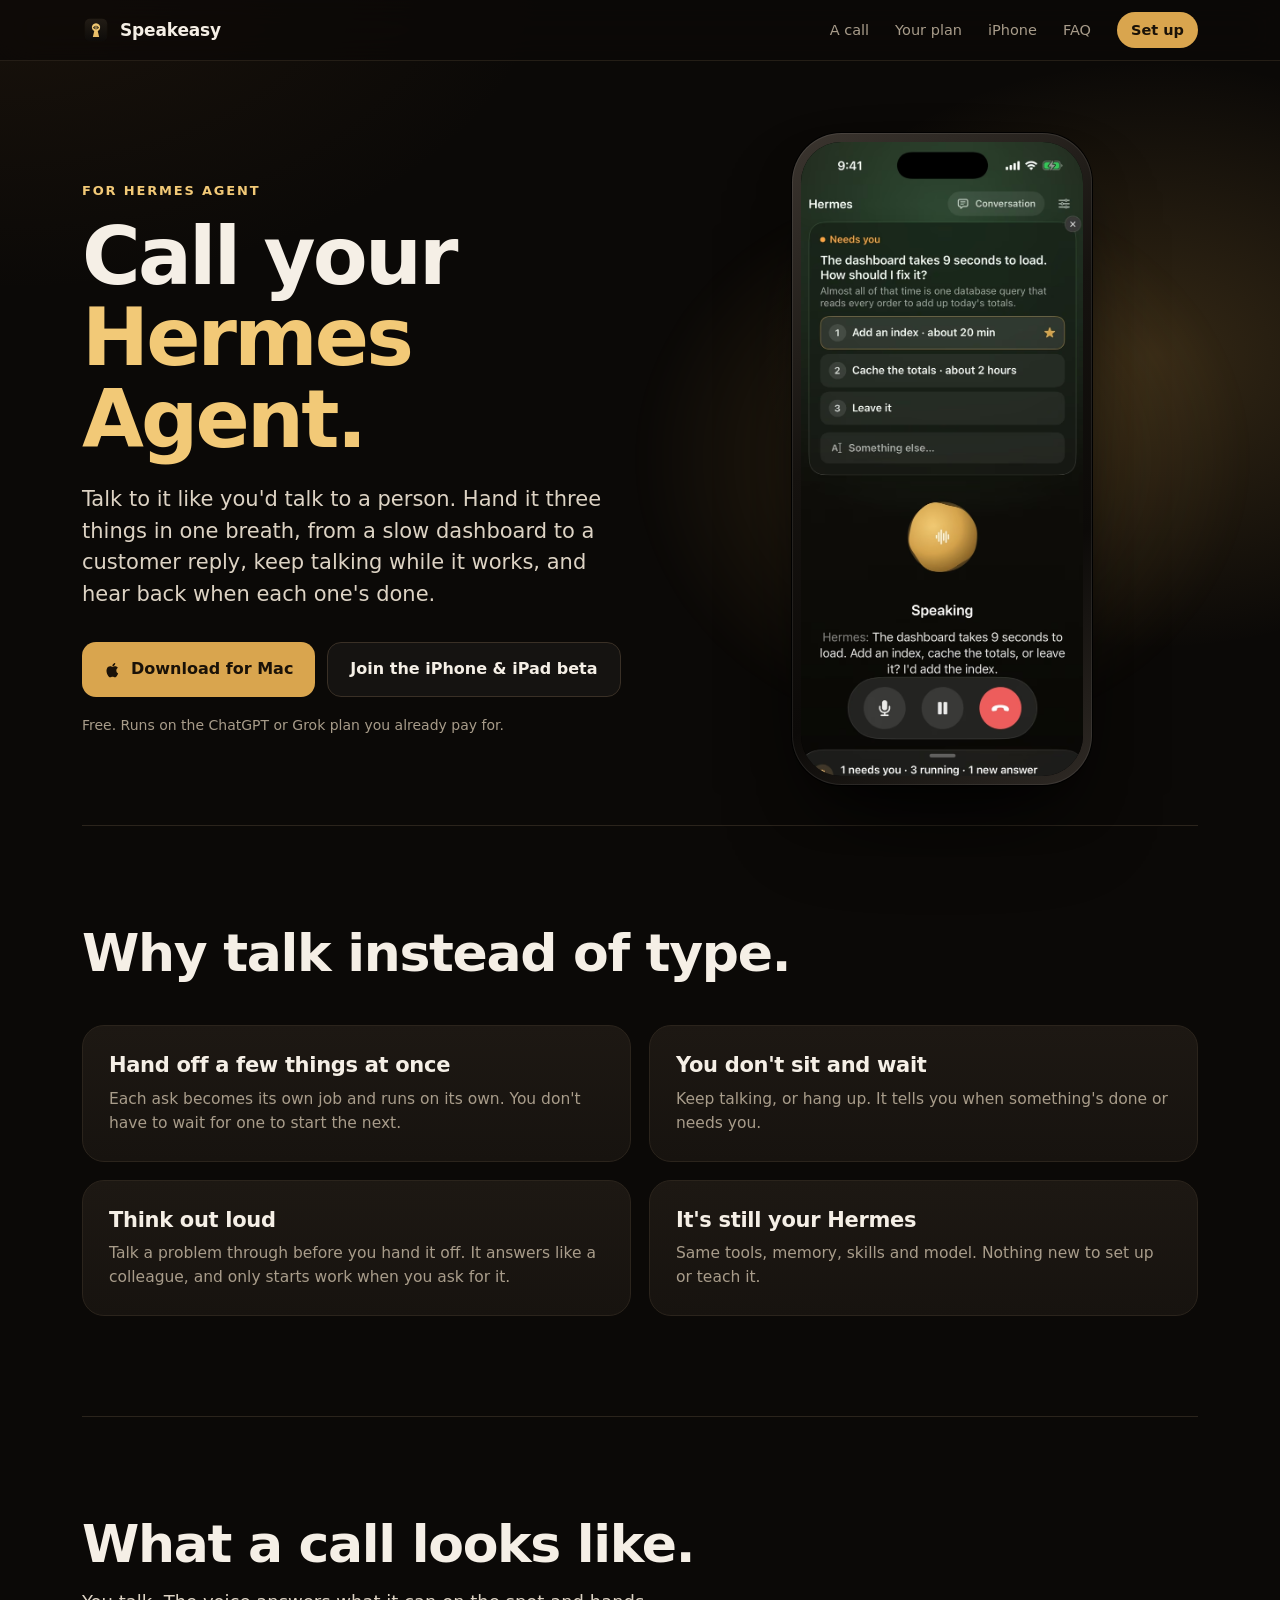
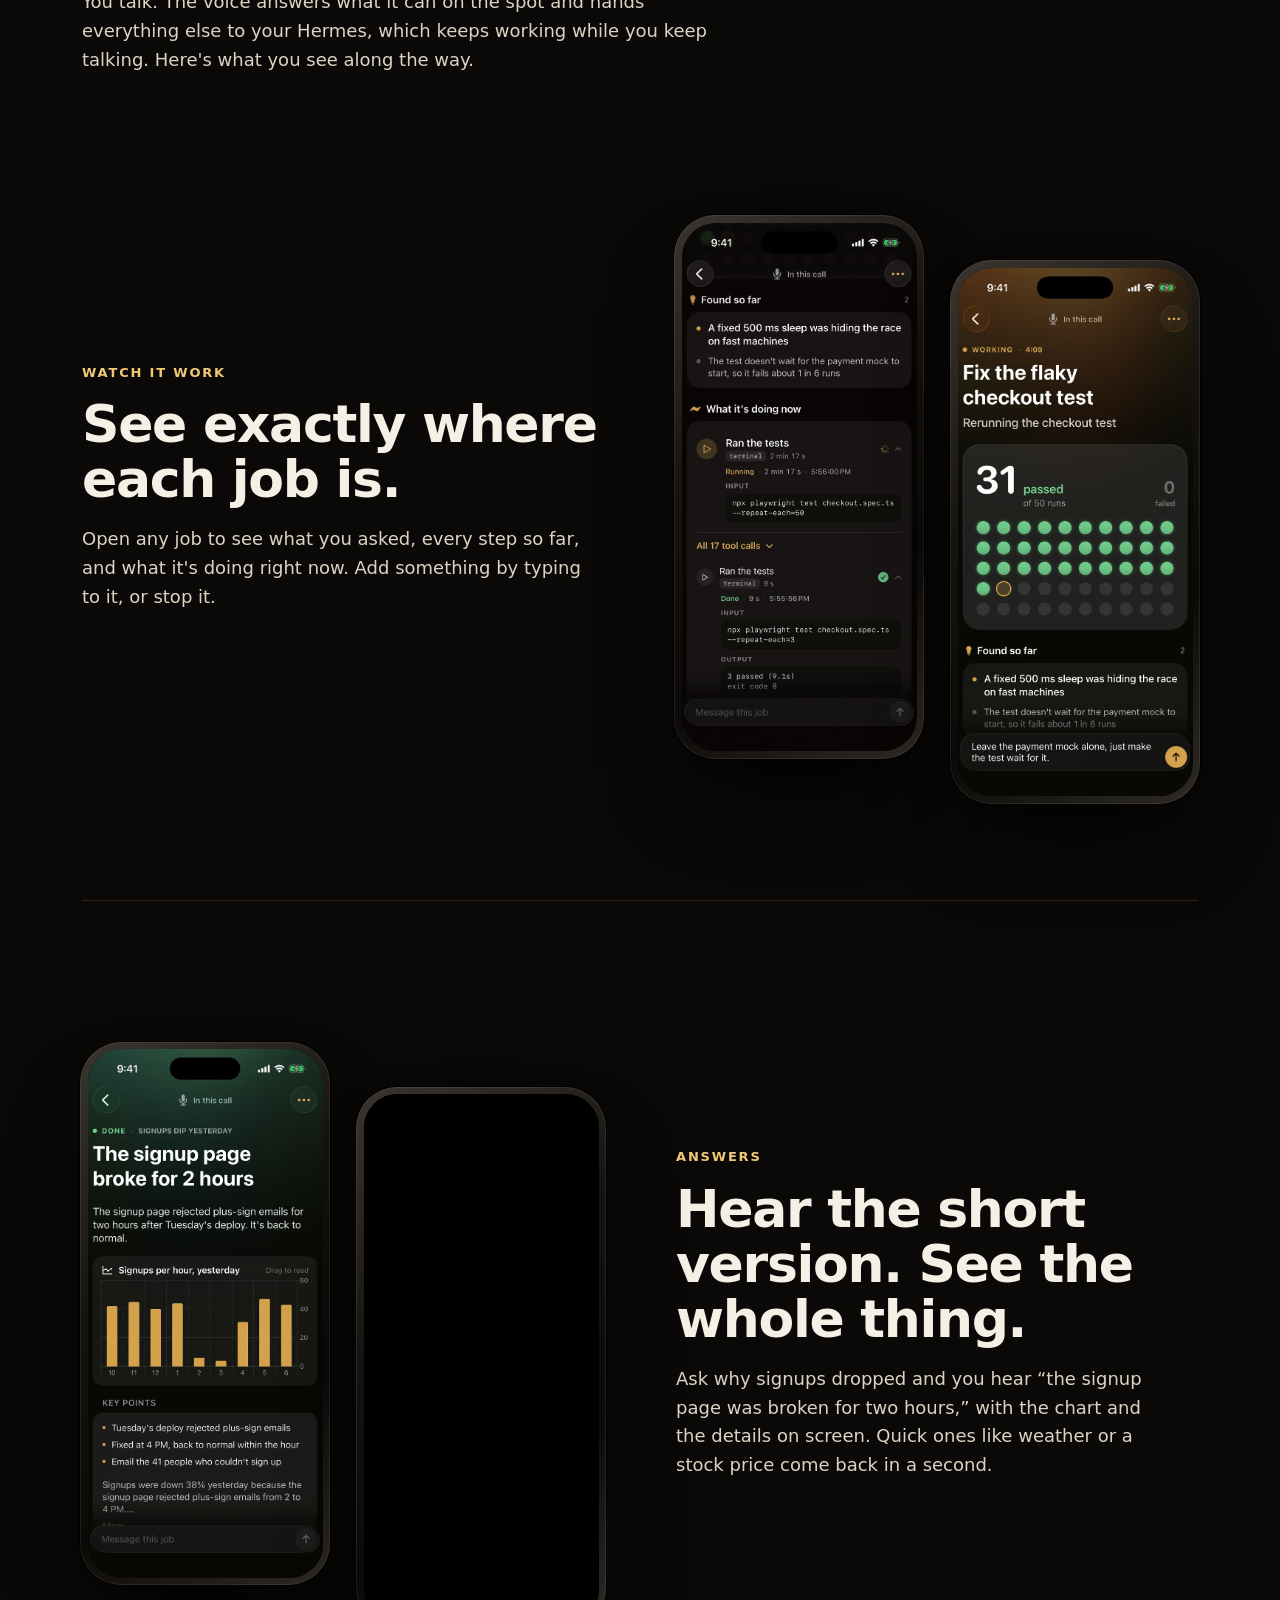
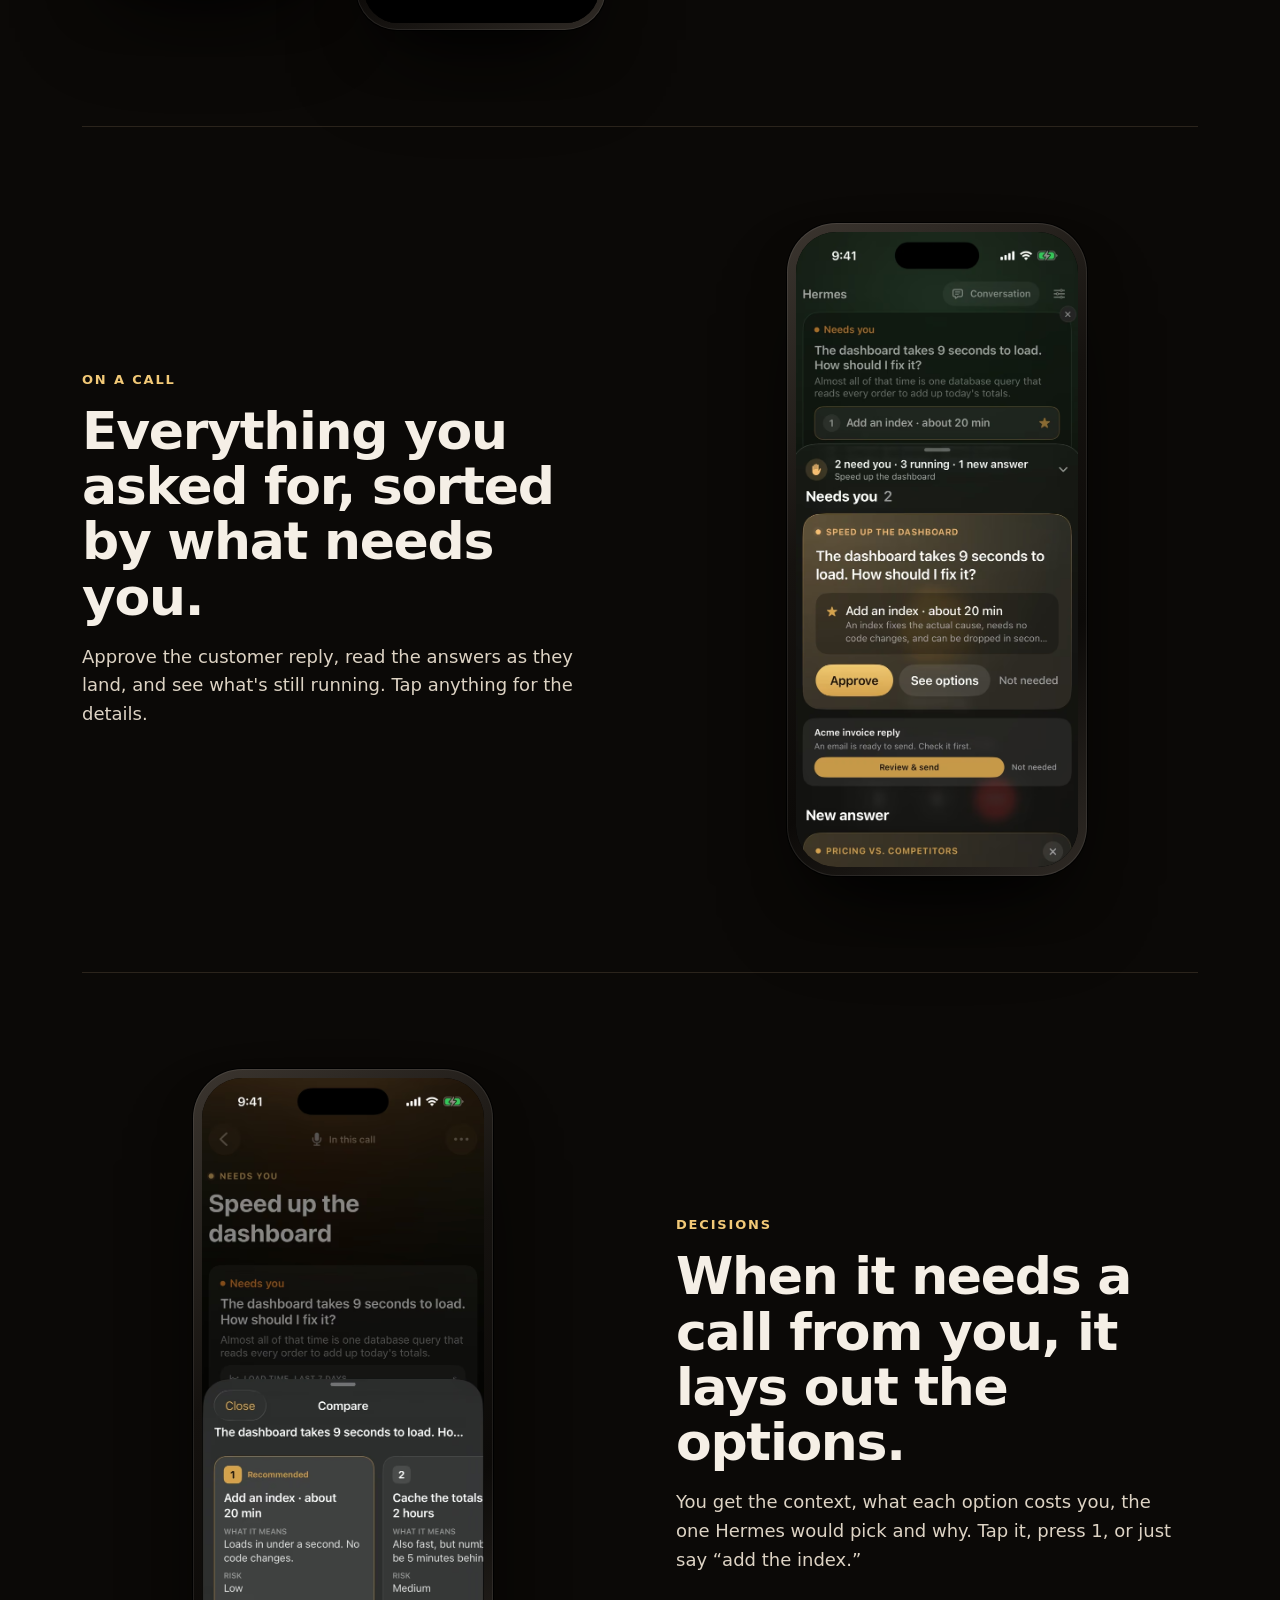
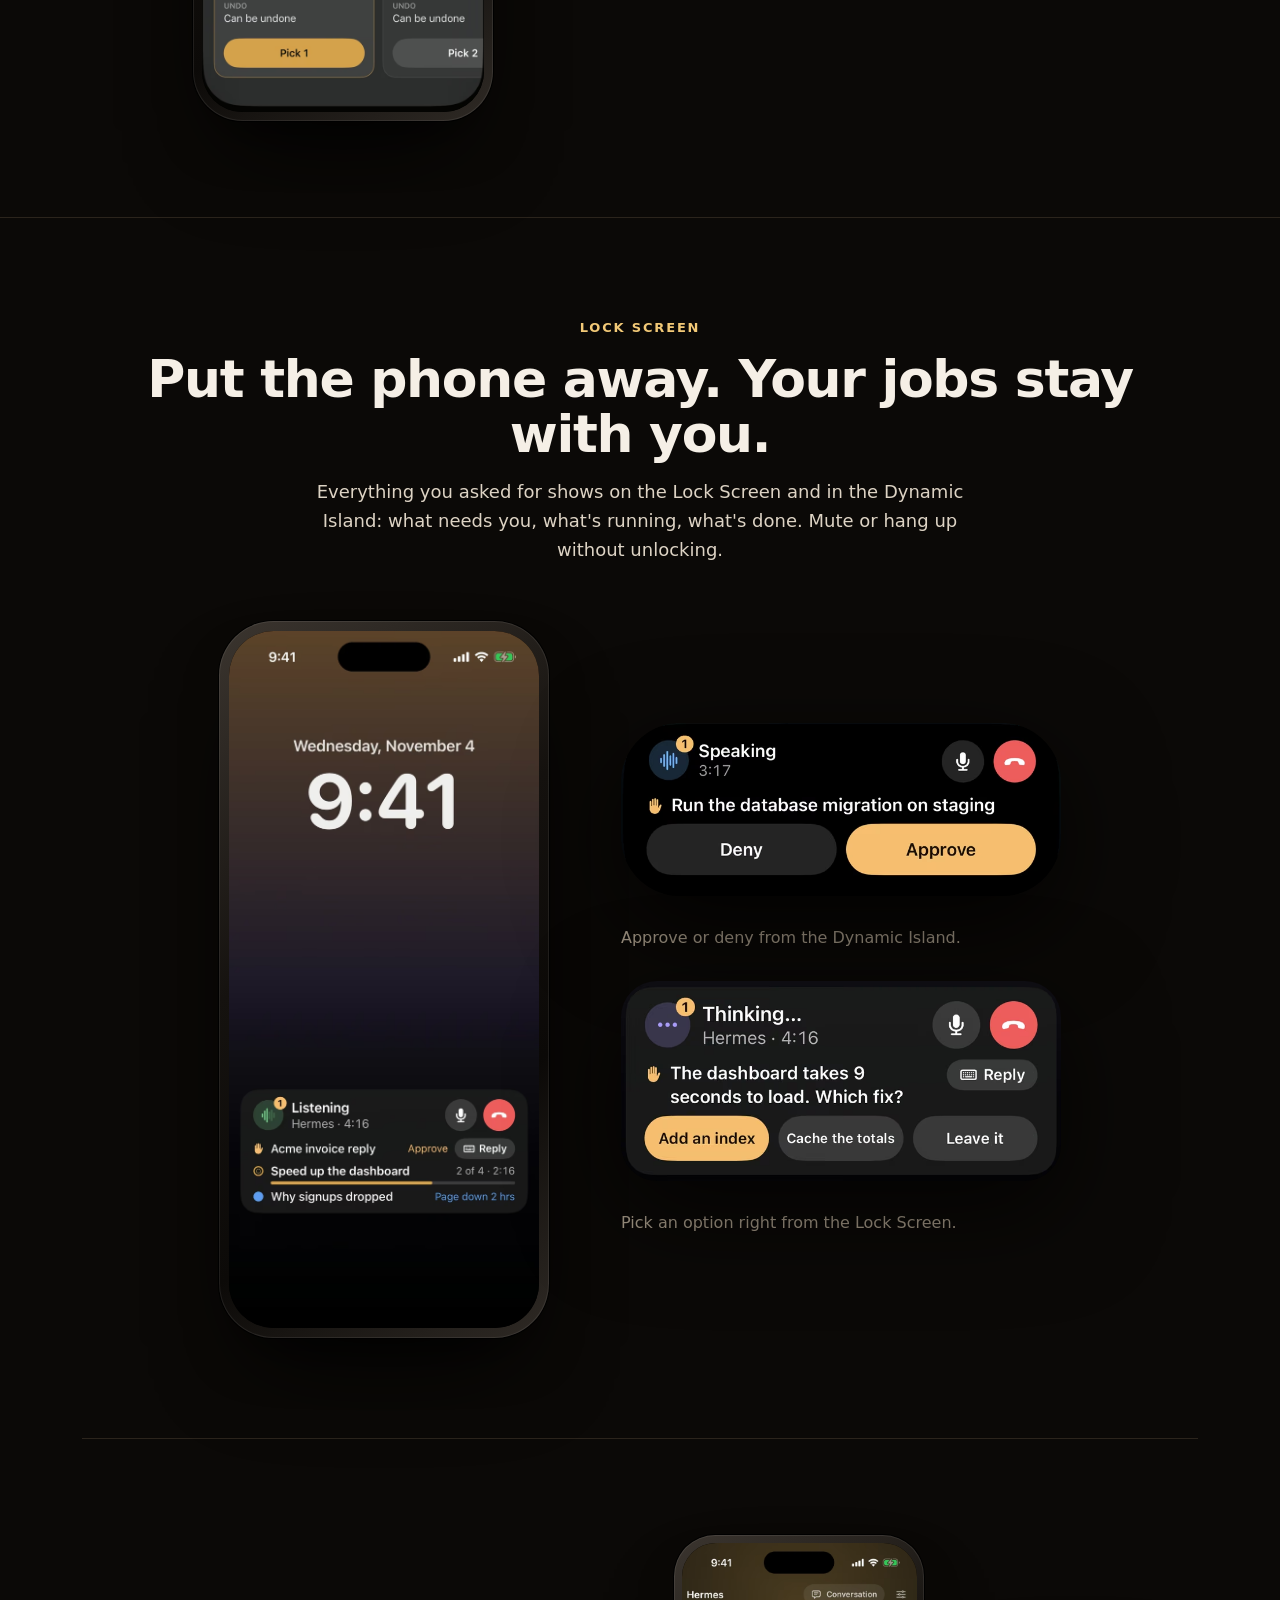
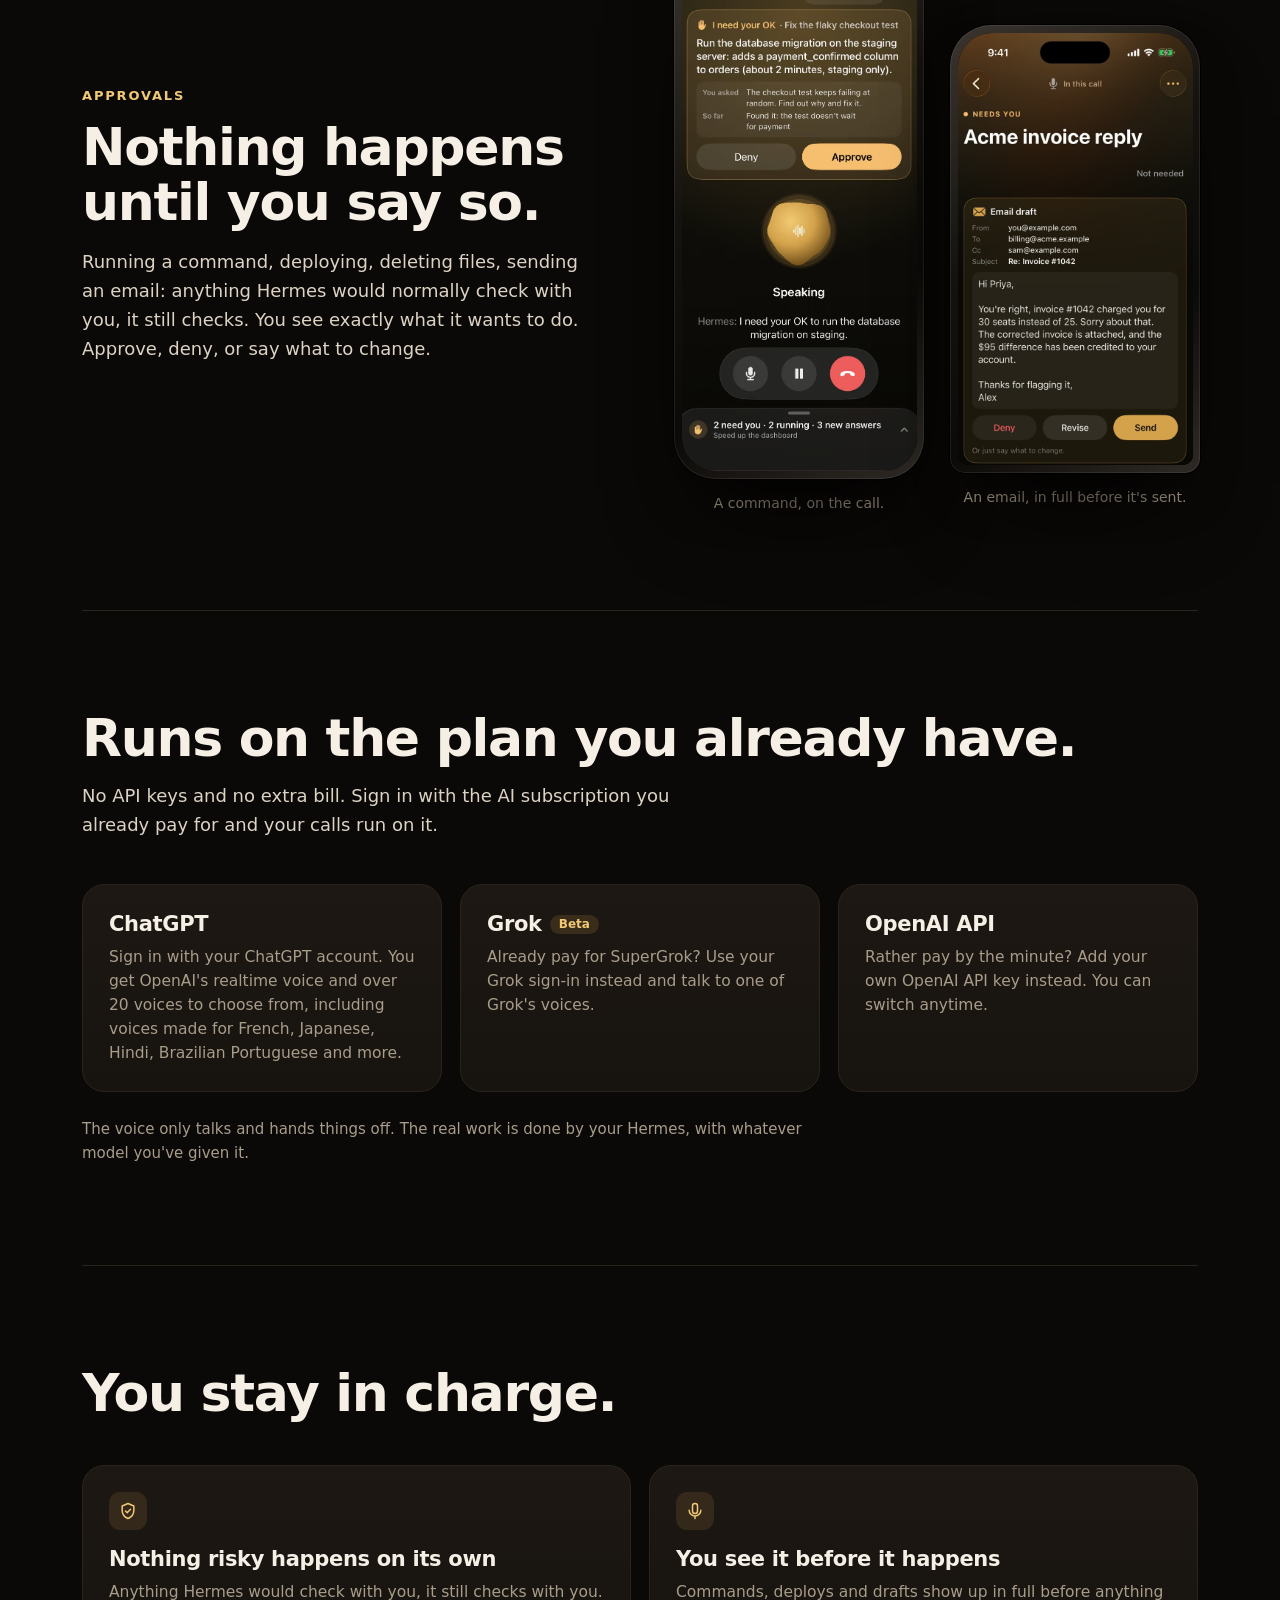
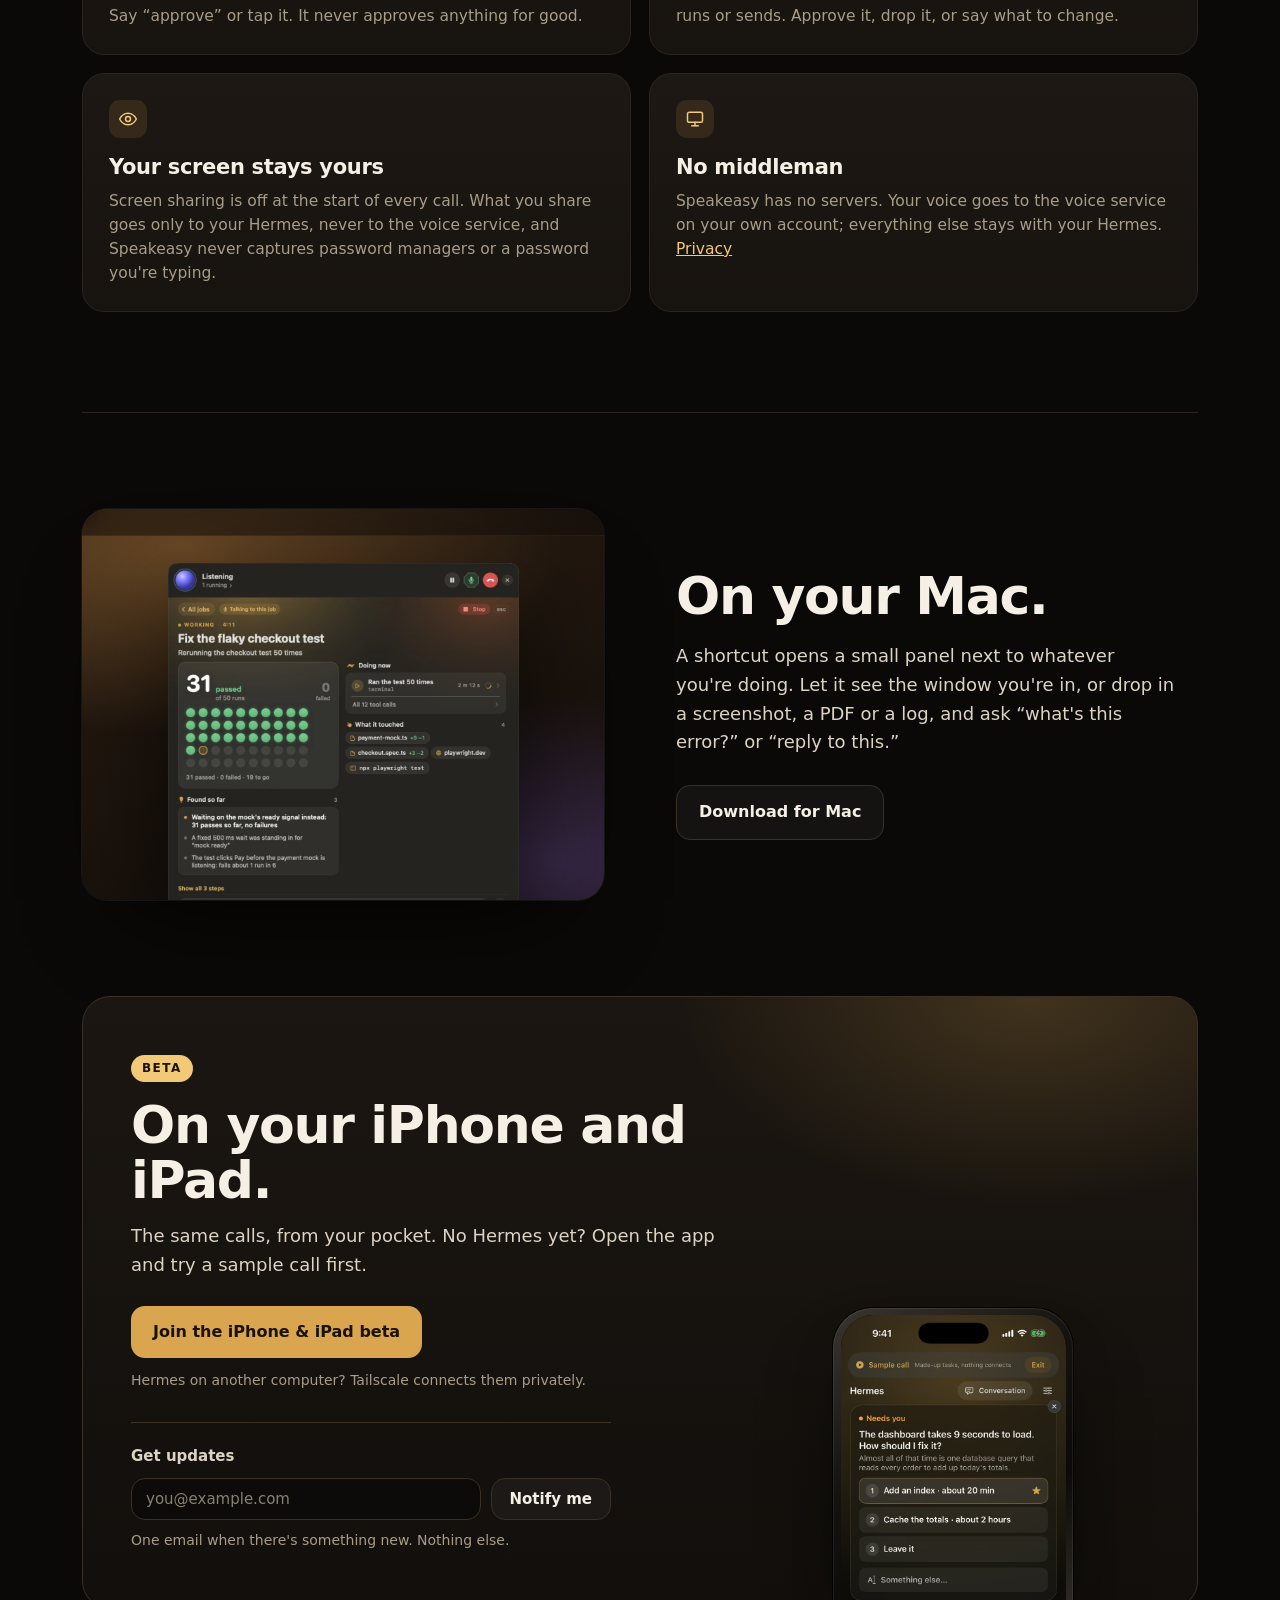
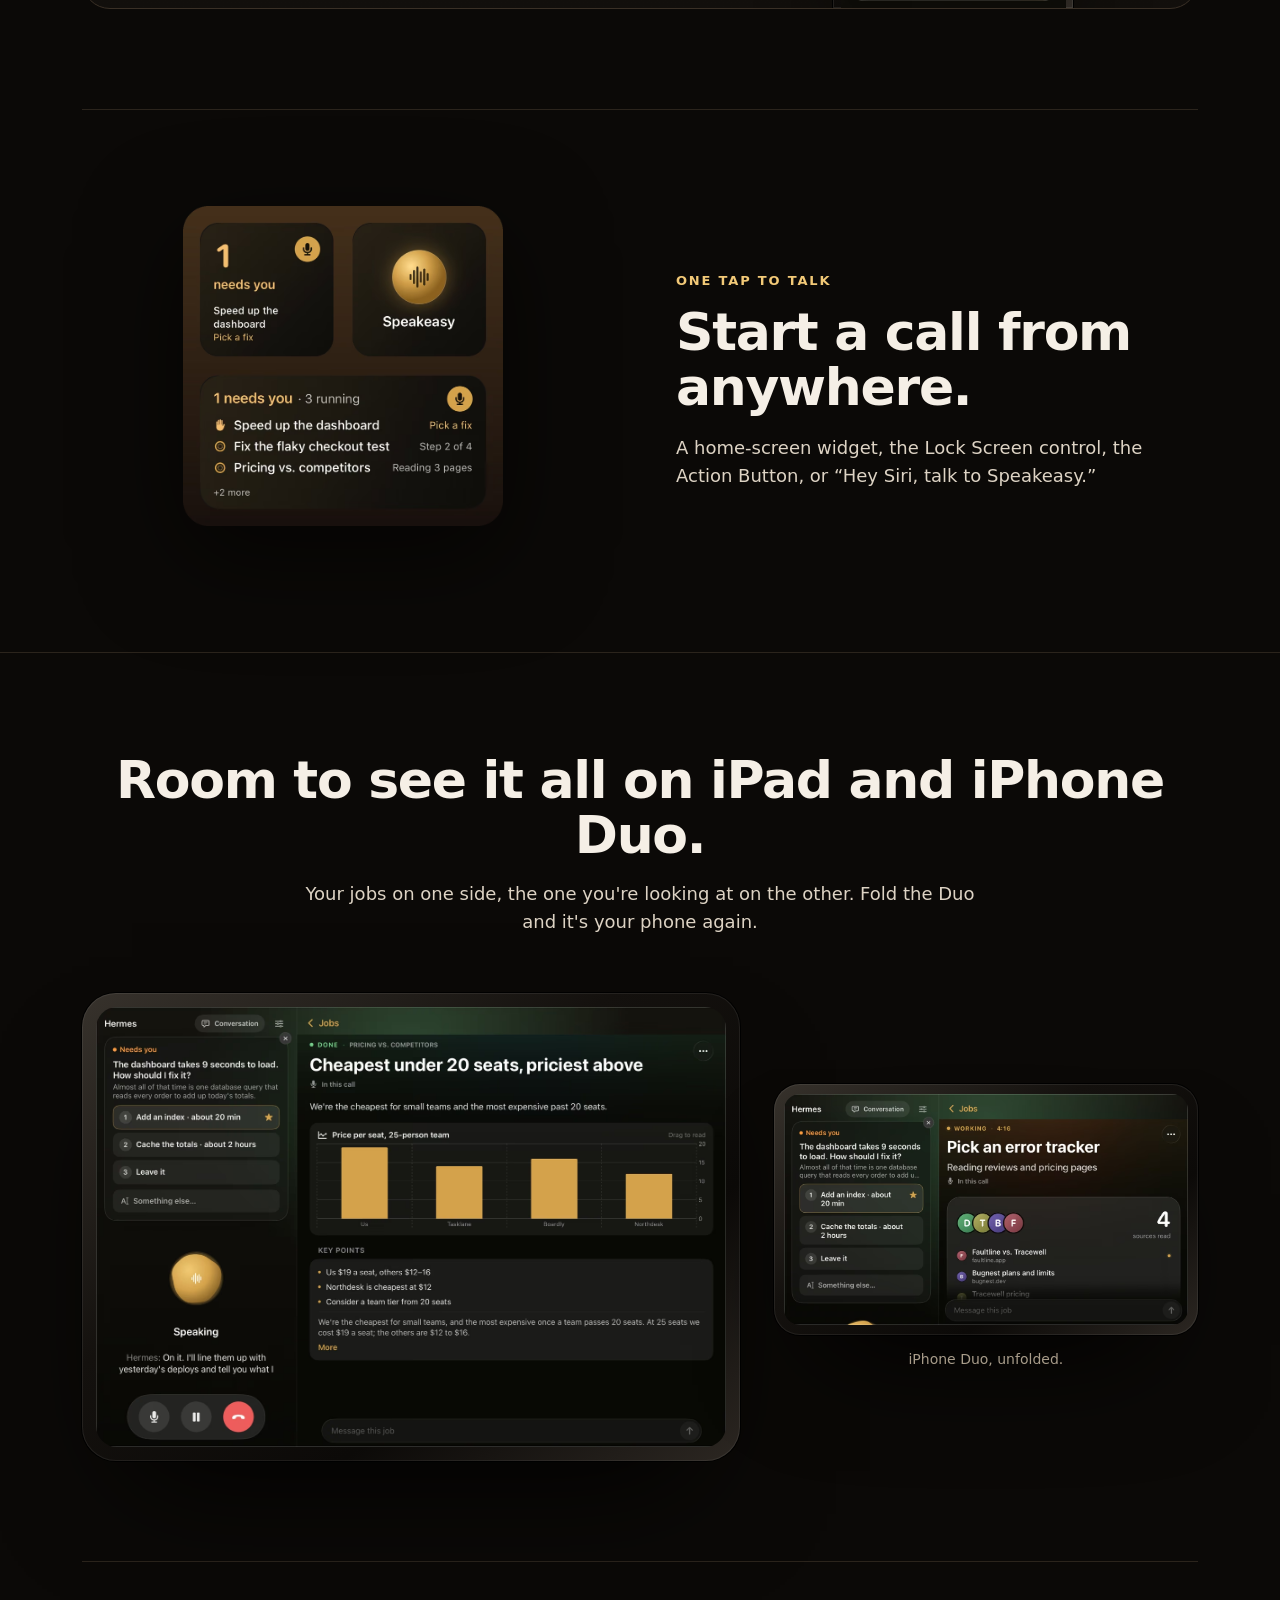
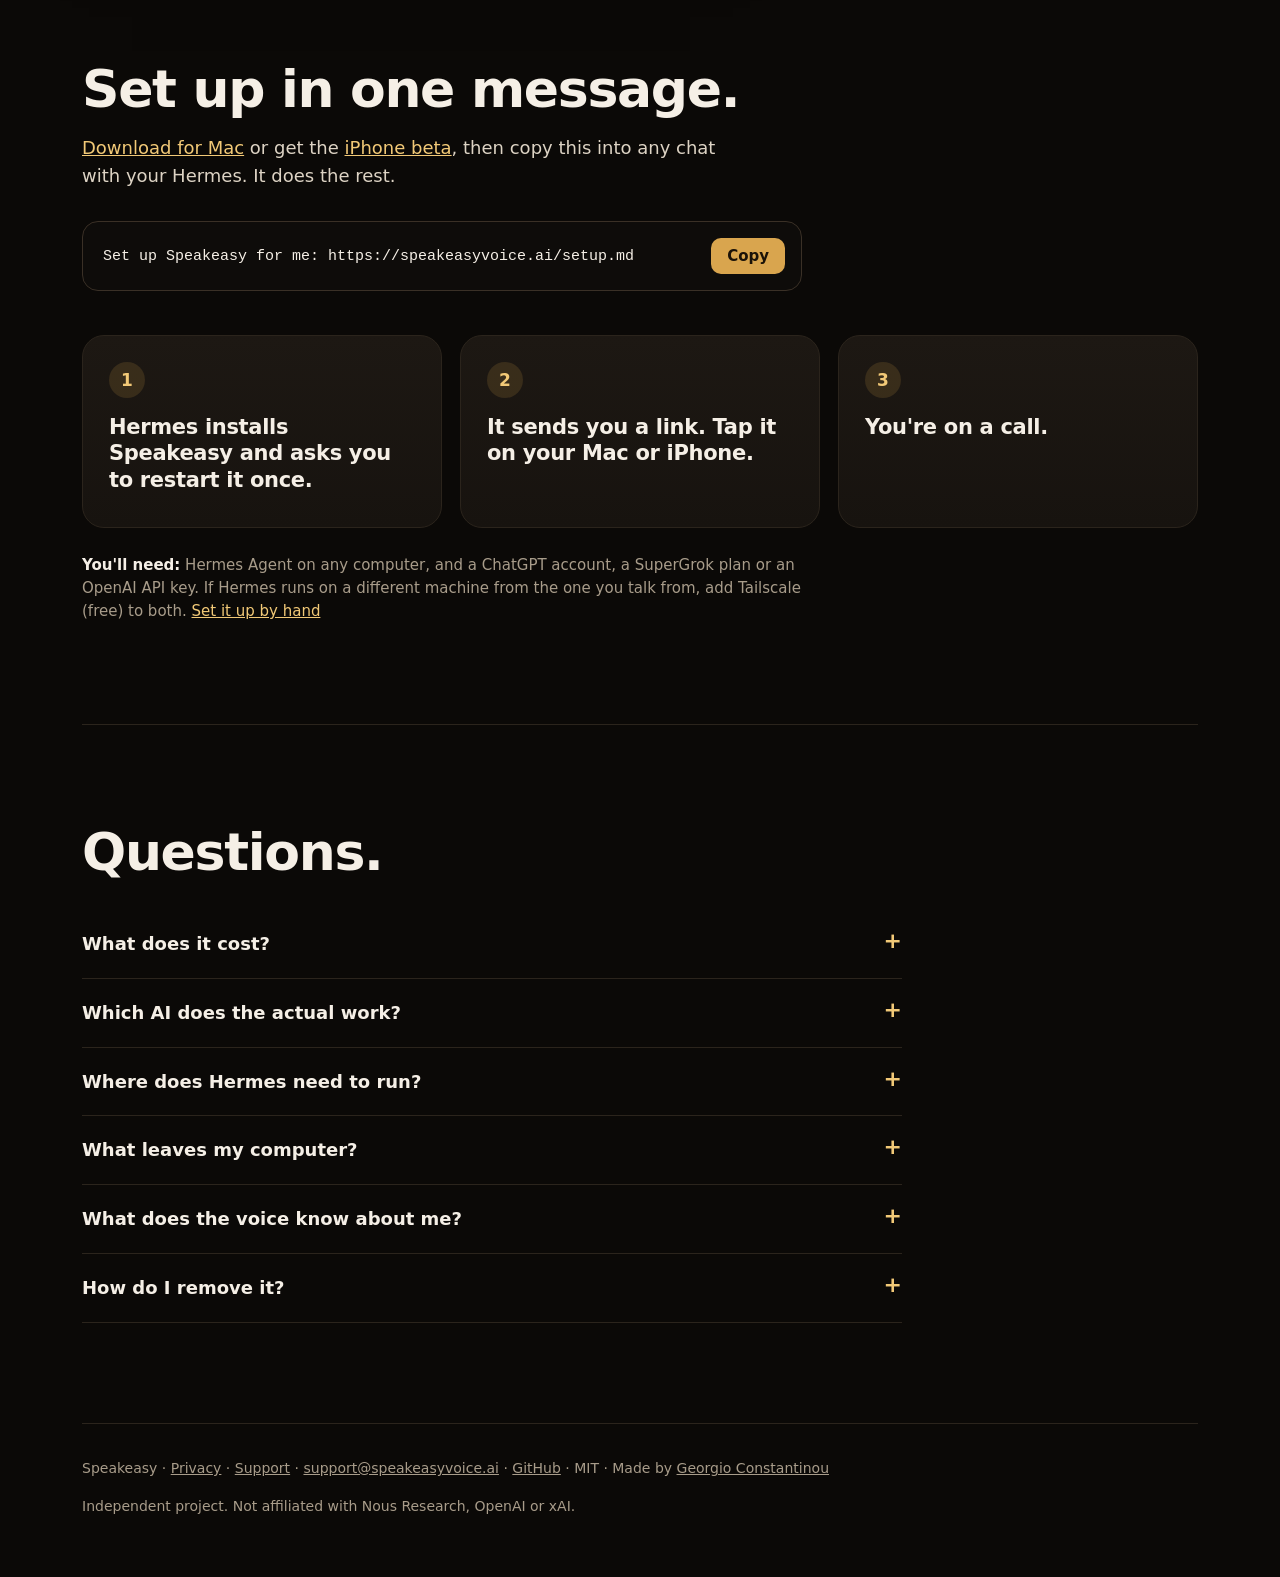
==== commit dbe83dcc: "Site refresh: current-app screenshots and videos, iPhone & iPad beta via TestFlight, approvals beyon" ====
--- a/index.html
+++ b/index.html
@@ -2,267 +2,348 @@
 <html lang="en">
 <head>
 <meta charset="utf-8">
-<meta name="viewport" content="width=device-width, initial-scale=1">
+<meta name="viewport" content="width=device-width, initial-scale=1, viewport-fit=cover">
 <link rel="icon" href="favicon.svg" type="image/svg+xml">
 <link rel="apple-touch-icon" href="apple-touch-icon.png">
 <title>Speakeasy: call your Hermes Agent</title>
 <meta name="description" content="Talk to your Hermes Agent like you'd talk to a person. Ask for a few things at once, keep talking while it works, and hear back when each one's done.">
-<style>
-  :root{--bg:#0d0b09;--panel:#16130f;--line:#2a241c;--ink:#f3ece0;--mute:#a59a88;--brass:#d4a24c;--brass2:#f0c872;--green:#6fcf8e}
-  *{box-sizing:border-box;margin:0;padding:0}
-  html{scroll-behavior:smooth}
-  body{background:var(--bg);color:var(--ink);font:17px/1.6 -apple-system,BlinkMacSystemFont,"SF Pro Text","Inter",system-ui,sans-serif;-webkit-font-smoothing:antialiased}
-  a{color:inherit}
-  img{max-width:100%;display:block}
-  .hero>*,.split>*,.call>*,.grid2>*,.grid3>*{min-width:0}
-  body{overflow-x:hidden}
-  .wrap{max-width:1100px;margin:0 auto;padding:0 24px}
-  .serif{font-family:"New York","Iowan Old Style",Georgia,serif;letter-spacing:-.01em}
-  .preview-flag{background:#2a1f0c;color:var(--brass2);text-align:center;font-size:13px;padding:6px}
-  nav{display:flex;align-items:center;justify-content:space-between;padding:22px 0}
-  .logo{display:flex;align-items:center;gap:10px;font-weight:600;letter-spacing:.02em;text-decoration:none}
-  .logo img{width:28px;height:28px}
-  nav .links{display:flex;gap:24px;font-size:15px;color:var(--mute)} nav .links a{text-decoration:none} nav .links a:hover{color:var(--ink)}
-  .hero{display:grid;grid-template-columns:1.1fr .9fr;gap:48px;align-items:center;padding:56px 0 80px}
-  .eyebrow{color:var(--brass);font-size:13px;letter-spacing:.18em;text-transform:uppercase;margin-bottom:16px}
-  h1{font-size:68px;line-height:1.0;font-weight:500;margin-bottom:22px}
-  h1 em{font-style:italic;color:var(--brass2)}
-  .lede{color:#d9cfbf;font-size:21px;max-width:540px;margin-bottom:30px}
-  .ctas{display:flex;gap:12px;flex-wrap:wrap}
-  .btn{display:inline-flex;align-items:center;gap:8px;padding:14px 22px;border-radius:12px;font-weight:600;text-decoration:none;font-size:16px}
-  .btn.primary{background:var(--brass);color:#17110a} .btn.primary:hover{background:var(--brass2)}
-  .btn.ghost{border:1px solid var(--line)} .btn.ghost:hover{border-color:var(--brass)}
-  .fine{color:var(--mute);font-size:14px;margin-top:16px}
-  .hero-art{position:relative;min-height:520px}
-  .hero-art .phone{position:absolute;right:0;top:0;width:250px;border-radius:34px;box-shadow:0 40px 80px -30px #000,0 0 0 1px #2a241c}
-  .hero-art .mac{position:absolute;left:0;bottom:0;width:360px;border-radius:16px;box-shadow:0 40px 80px -20px #000}
-  section{padding:84px 0;border-top:1px solid var(--line)}
-  h2{font-size:42px;font-weight:500;line-height:1.1;margin-bottom:14px}
-  .sub{color:var(--mute);max-width:640px;font-size:18px}
-  .call{display:grid;grid-template-columns:repeat(3,1fr);gap:22px;margin-top:44px}
-  .beat{background:var(--panel);border:1px solid var(--line);border-radius:18px;padding:20px;display:flex;flex-direction:column;gap:14px}
-  .beat .said{font-size:15px;color:#e6dccb}
-  .beat .said b{display:block;color:var(--mute);font-weight:500;font-size:12px;letter-spacing:.12em;text-transform:uppercase;margin-bottom:4px}
-  .beat img{border-radius:12px;margin-top:auto}
-  .grid2{display:grid;grid-template-columns:repeat(2,1fr);gap:16px 44px;margin-top:40px}
-  .grid3{display:grid;grid-template-columns:repeat(3,1fr);gap:20px;margin-top:40px}
-  .feat{padding:18px 0;border-bottom:1px solid var(--line)}
-  .feat h3,.card h3{font-size:18px;margin-bottom:6px}
-  .feat p,.card p{color:var(--mute);font-size:15.5px}
-  .card{background:var(--panel);border:1px solid var(--line);border-radius:18px;padding:24px}
-  .card .tag{display:inline-block;font-size:12px;padding:2px 9px;border-radius:99px;background:rgba(212,162,76,.14);color:var(--brass2);margin-bottom:12px}
-  .card .big{font-family:"New York",Georgia,serif;font-size:26px;margin-bottom:8px}
-  .split{display:grid;grid-template-columns:1fr 1fr;gap:56px;align-items:center}
-  .phones{display:flex;gap:16px;justify-content:center}
-  .phones img{width:46%;border-radius:28px;box-shadow:0 30px 60px -25px #000,0 0 0 1px #2a241c}
-  .beta{display:inline-block;font-size:12px;letter-spacing:.14em;text-transform:uppercase;color:#17110a;background:var(--brass2);border-radius:99px;padding:3px 10px;margin-bottom:14px;font-weight:700}
-  ul.ticks{list-style:none;margin:22px 0}
-  ul.ticks li{padding:7px 0 7px 28px;position:relative;color:#d9cfbf}
-  ul.ticks li::before{content:"";position:absolute;left:4px;top:15px;width:10px;height:10px;border-radius:50%;background:var(--brass)}
-  .prompt{display:flex;gap:12px;align-items:center;background:var(--panel);border:1px solid var(--line);border-radius:14px;padding:16px 18px;margin:26px 0 18px;font-family:ui-monospace,Menlo,monospace;font-size:15px}
-  .prompt span{flex:1;min-width:0;overflow-wrap:anywhere}
-  .prompt button{background:var(--brass);color:#17110a;border:0;border-radius:9px;padding:8px 14px;font-weight:600;cursor:pointer}
-  ol.steps{margin:0 0 0 22px;color:#d9cfbf} ol.steps li{margin:6px 0}
-  .need{color:var(--mute);font-size:15px;margin-top:22px}
-  details{border-bottom:1px solid var(--line);padding:18px 0}
-  summary{cursor:pointer;font-weight:600;list-style:none} summary::-webkit-details-marker{display:none}
-  summary::after{content:"+";float:right;color:var(--brass)} details[open] summary::after{content:"–"}
-  details p{color:var(--mute);margin-top:10px}
-  footer{border-top:1px solid var(--line);padding:30px 0 60px;color:var(--mute);font-size:14px;display:flex;justify-content:space-between;gap:20px;flex-wrap:wrap}
-  footer a{color:var(--mute)}
-  .shot{border-radius:16px;box-shadow:0 40px 80px -30px #000,0 0 0 1px #2a241c;max-width:420px;width:100%;justify-self:center}
-  .hero-shot{max-width:400px;margin-left:auto}
-  .show{display:grid;grid-template-columns:1fr 1fr;gap:64px;align-items:center;padding:56px 0;border-top:1px solid var(--line)}
-  .show:nth-of-type(even) .copy{order:2}
-  .show h3{font-family:"New York",Georgia,serif;font-size:32px;font-weight:500;line-height:1.15;margin-bottom:12px}
-  .show p{color:#d9cfbf;font-size:18px}
-  .show .kicker{color:var(--brass);font-size:12px;letter-spacing:.16em;text-transform:uppercase;margin-bottom:10px}
-  .phone-shot{width:min(100%,300px);border-radius:36px;box-shadow:0 40px 80px -30px #000,0 0 0 1px #2a241c;justify-self:center}
-  .widget-shot{width:100%;max-width:460px;border-radius:24px;justify-self:center}
-  .notify{margin-top:26px;max-width:460px}
-  .notify label{display:block;font-weight:600;margin-bottom:10px}
-  .notify-row{display:flex;gap:10px}
-  .notify input{flex:1;min-width:0;background:var(--panel);border:1px solid var(--line);border-radius:12px;padding:13px 14px;color:var(--ink);font-size:16px}
-  .notify input:focus{outline:none;border-color:var(--brass)}
-  .notify button{background:var(--brass);color:#17110a;border:0;border-radius:12px;padding:0 18px;font-weight:600;font-size:16px;cursor:pointer}
-  @media (max-width:860px){
-    .show{grid-template-columns:1fr;gap:28px} .show:nth-of-type(even) .copy{order:0}
-    h1{font-size:48px} h2{font-size:32px}
-    .hero,.split{grid-template-columns:1fr}
-    .hero-art{min-height:440px}
-    .hero-art{min-height:auto;display:flex;flex-direction:column;align-items:center;gap:18px}
-    .hero-art .phone,.hero-art .mac{position:static;width:min(100%,300px)}
-    .hero-art .mac{width:100%;max-width:420px}
-    .call,.grid2,.grid3{grid-template-columns:1fr}
-    nav .links a:not(.keep){display:none}
-  }
-</style>
+<meta name="theme-color" content="#0b0907">
+<meta property="og:title" content="Speakeasy: call your Hermes Agent">
+<meta property="og:description" content="Talk to your Hermes Agent like you'd talk to a person. Ask for a few things at once, keep talking while it works, and hear back when each one's done.">
+<meta property="og:image" content="https://speakeasyvoice.ai/img/v3/phone-decide-call.jpg">
+<link rel="stylesheet" href="/site.css">
 </head>
 <body>
+<header class="top">
+  <div class="wrap">
+    <nav aria-label="Main">
+      <a class="logo" href="/"><img src="favicon.svg" alt="" width="28" height="28">Speakeasy</a>
+      <span class="links">
+        <a href="#call">A call</a><a href="#plans">Your plan</a><a href="#iphone">iPhone</a><a href="#faq">FAQ</a>
+        <a class="pill" href="#setup">Set up</a>
+      </span>
+    </nav>
+  </div>
+</header>
+
+<main>
 <div class="wrap">
-  <nav>
-    <a class="logo" href="/"><img src="favicon.svg" alt="">Speakeasy</a>
-    <span class="links"><a href="#call">A call</a><a href="#plans">Your plan</a><a href="#iphone">iPhone</a><a class="keep" href="#setup">Set up</a><a href="#faq">FAQ</a></span>
-  </nav>
-
-  <header class="hero">
+  <section class="hero" aria-labelledby="hero-title">
+    <div class="copy">
+      <div class="kicker">For Hermes Agent</div>
+      <h1 id="hero-title">Call your <span class="soft">Hermes Agent.</span></h1>
+      <p class="lede">Talk to it like you'd talk to a person. Hand it three things in one breath, from a slow dashboard to a customer reply, keep talking while it works, and hear back when each one's done.</p>
+      <div class="ctas" id="hero-ctas">
+        <a class="btn primary" id="cta-mac" href="/download/"><svg viewBox="0 0 24 24" aria-hidden="true"><path fill="currentColor" d="M16.4 12.6c0-2.4 2-3.6 2.1-3.7-1.1-1.7-2.9-1.9-3.5-1.9-1.5-.2-2.9.9-3.7.9-.8 0-1.9-.9-3.2-.8-1.6 0-3.1 1-4 2.4-1.7 3-.4 7.4 1.2 9.8.8 1.2 1.8 2.5 3 2.4 1.2 0 1.7-.8 3.1-.8 1.5 0 1.9.8 3.2.8 1.3 0 2.1-1.2 2.9-2.4.9-1.4 1.3-2.7 1.3-2.8 0 0-2.4-1-2.4-3.9zM14 5.5c.7-.8 1.1-1.9 1-3-1 0-2.1.7-2.8 1.5-.6.7-1.2 1.8-1 2.9 1.1.1 2.1-.6 2.8-1.4z"/></svg>Download for Mac</a>
+        <a class="btn ghost" id="cta-ios" href="https://testflight.apple.com/join/2v7PfpRM">Join the iPhone &amp; iPad beta</a>
+      </div>
+      <p class="fine">Free. Runs on the ChatGPT or Grok plan you already pay for.</p>
+    </div>
+    <div class="art glow">
+      <div class="phone hero-phone">
+        <picture>
+          <source srcset="img/v3/phone-decide-call.avif" type="image/avif">
+          <source srcset="img/v3/phone-decide-call.webp" type="image/webp">
+          <img src="img/v3/phone-decide-call.jpg" width="660" height="1435" fetchpriority="high" decoding="async"
+               alt="A Speakeasy call on iPhone: Hermes says the dashboard takes 9 seconds to load and asks how to fix it, with three options and the recommended one starred, while three jobs run">
+        </picture>
+      </div>
+    </div>
+  </section>
+
+  <section class="block" aria-labelledby="why-title">
+    <h2 id="why-title">Why talk instead of type.</h2>
+    <div class="grid2">
+      <div class="card"><h3>Hand off a few things at once</h3><p>Each ask becomes its own job and runs on its own. You don't have to wait for one to start the next.</p></div>
+      <div class="card"><h3>You don't sit and wait</h3><p>Keep talking, or hang up. It tells you when something's done or needs you.</p></div>
+      <div class="card"><h3>Think out loud</h3><p>Talk a problem through before you hand it off. It answers like a colleague, and only starts work when you ask for it.</p></div>
+      <div class="card"><h3>It's still your Hermes</h3><p>Same tools, memory, skills and model. Nothing new to set up or teach it.</p></div>
+    </div>
+  </section>
+
+  <section class="block" id="call" aria-labelledby="call-title" style="padding-bottom:0">
+    <h2 id="call-title">What a call looks like.</h2>
+    <p class="body" style="margin-top:16px">You talk. The voice answers what it can on the spot and hands everything else to your Hermes, which keeps working while you keep talking. Here's what you see along the way.</p>
+  </section>
+
+  <section class="row" id="watch" aria-labelledby="watch-title" style="border-top:0">
+    <div class="copy reveal">
+      <div class="kicker">Watch it work</div>
+      <h2 id="watch-title">See exactly where each job is.</h2>
+      <p class="body">Open any job to see what you asked, every step so far, and what it's doing right now. Add something by typing to it, or stop it.</p>
+    </div>
+    <div class="media pair reveal">
+      <div class="phone">
+        <video class="lazyplay" muted loop playsinline preload="none" poster="img/v3/poster-tool-log.jpg" width="590" height="1282"
+               aria-label="A job's page on iPhone: what it found so far, what it's doing now, and every tool call it made.">
+          <source src="img/v3/tool-log.mp4" type="video/mp4">
+        </video>
+      </div>
+      <div class="phone">
+        <picture>
+          <source type="image/avif" srcset="img/v3/phone-reply.avif"><source type="image/webp" srcset="img/v3/phone-reply.webp">
+          <img src="img/v3/phone-reply.jpg" width="660" height="1435" loading="lazy" decoding="async"
+               alt="Typing a message to a running job.">
+        </picture>
+      </div>
+    </div>
+  </section>
+
+  <section class="row flip" aria-labelledby="answers-title">
+    <div class="copy reveal">
+      <div class="kicker">Answers</div>
+      <h2 id="answers-title">Hear the short version. See the whole thing.</h2>
+      <p class="body">Ask why signups dropped and you hear “the signup page was broken for two hours,” with the chart and the details on screen. Quick ones like weather or a stock price come back in a second.</p>
+    </div>
+    <div class="media pair reveal">
+      <div class="phone">
+        <picture>
+          <source type="image/avif" srcset="img/v3/phone-answer.avif"><source type="image/webp" srcset="img/v3/phone-answer.webp">
+          <img src="img/v3/phone-answer.jpg" width="660" height="1435" loading="lazy" decoding="async"
+               alt="On a call: the answer about yesterday's signup drop, with a chart of signups per hour.">
+        </picture>
+      </div>
+      <div class="phone">
+        <picture>
+          <source type="image/avif" srcset="img/v3/phone-weather-call.avif"><source type="image/webp" srcset="img/v3/phone-weather-call.webp">
+          <img src="img/v3/phone-weather-call.jpg" width="660" height="1435" loading="lazy" decoding="async"
+               alt="On a call: a quick weather answer, spoken and shown as a card.">
+        </picture>
+      </div>
+    </div>
+  </section>
+
+  <section class="row" id="board" aria-labelledby="board-title">
+    <div class="copy reveal">
+      <div class="kicker">On a call</div>
+      <h2 id="board-title">Everything you asked for, sorted by what needs you.</h2>
+      <p class="body">Approve the customer reply, read the answers as they land, and see what's still running. Tap anything for the details.</p>
+    </div>
+    <div class="media reveal">
+      <div class="phone">
+        <picture>
+          <source type="image/avif" srcset="img/v3/phone-board-reply.avif"><source type="image/webp" srcset="img/v3/phone-board-reply.webp">
+          <img src="img/v3/phone-board-reply.jpg" width="660" height="1435" loading="lazy" decoding="async"
+               alt="The job board on a call: a decision and the customer reply under Needs you, then new answers and what's running.">
+        </picture>
+      </div>
+    </div>
+  </section>
+
+  <section class="row flip" id="decisions" aria-labelledby="decide-title">
+    <div class="copy reveal">
+      <div class="kicker">Decisions</div>
+      <h2 id="decide-title">When it needs a call from you, it lays out the options.</h2>
+      <p class="body">You get the context, what each option costs you, the one Hermes would pick and why. Tap it, press 1, or just say “add the index.”</p>
+    </div>
+    <div class="media reveal">
+      <div class="phone">
+        <picture>
+          <source type="image/avif" srcset="img/v3/phone-compare.avif"><source type="image/webp" srcset="img/v3/phone-compare.webp">
+          <img src="img/v3/phone-compare.jpg" width="660" height="1435" loading="lazy" decoding="async"
+               alt="Compare: the options side by side, with what each means, its risk and whether it can be undone. The recommended one comes first.">
+        </picture>
+      </div>
+    </div>
+  </section>
+</div>
+
+<section class="center" id="lock" aria-labelledby="lock-title">
+  <div class="wrap">
+    <div class="kicker reveal">Lock Screen</div>
+    <h2 id="lock-title" class="reveal">Put the phone away. Your jobs stay with you.</h2>
+    <p class="body reveal">Everything you asked for shows on the Lock Screen and in the Dynamic Island: what needs you, what's running, what's done. Mute or hang up without unlocking.</p>
+    <div class="stage lockstage">
+      <div class="phone reveal">
+        <picture>
+          <source type="image/avif" srcset="img/v3/phone-lock-rows.avif"><source type="image/webp" srcset="img/v3/phone-lock-rows.webp">
+          <img src="img/v3/phone-lock-rows.jpg" width="660" height="1435" loading="lazy" decoding="async"
+               alt="iPhone Lock Screen during a call: a reply waiting for approval, a job running, one done, with mute and hang up.">
+        </picture>
+      </div>
+      <div class="lockside reveal">
+        <div class="island">
+          <picture>
+          <source type="image/avif" srcset="img/v2/island-approve.avif"><source type="image/webp" srcset="img/v2/island-approve.webp">
+          <img src="img/v2/island-approve.png" width="760" height="299" loading="lazy" decoding="async"
+               alt="The Dynamic Island asking to approve a command.">
+        </picture>
+        </div>
+        <div class="cap"><p>Approve or deny from the Dynamic Island.</p></div>
+        <div class="island">
+          <picture>
+          <source type="image/avif" srcset="img/v3/la-decide.avif"><source type="image/webp" srcset="img/v3/la-decide.webp">
+          <img src="img/v3/la-decide.jpg" width="760" height="333" loading="lazy" decoding="async"
+               alt="A decision on the Lock Screen: Add an index, Cache the totals, or Leave it.">
+        </picture>
+        </div>
+        <div class="cap"><p>Pick an option right from the Lock Screen.</p></div>
+      </div>
+    </div>
+  </div>
+</section>
+
+<div class="wrap">
+  <section class="row" id="approvals" aria-labelledby="approve-title">
+    <div class="copy reveal">
+      <div class="kicker">Approvals</div>
+      <h2 id="approve-title">Nothing happens until you say so.</h2>
+      <p class="body">Running a command, deploying, deleting files, sending an email: anything Hermes would normally check with you, it still checks. You see exactly what it wants to do. Approve, deny, or say what to change.</p>
+    </div>
+    <div class="media pair approvals reveal">
+      <figure>
+      <div class="phone">
+        <picture>
+          <source type="image/avif" srcset="img/v3/phone-approve-call.avif"><source type="image/webp" srcset="img/v3/phone-approve-call.webp">
+          <img src="img/v3/phone-approve-call.jpg" width="660" height="1435" loading="lazy" decoding="async"
+               alt="On a call: Hermes asks for your OK to run a database migration on the staging server, with Deny and Approve.">
+        </picture>
+      </div>
+        <figcaption>A command, on the call.</figcaption>
+      </figure>
+      <figure>
+      <div class="phone short">
+        <picture>
+          <source type="image/avif" srcset="img/v3/phone-email-top.avif"><source type="image/webp" srcset="img/v3/phone-email-top.webp">
+          <img src="img/v3/phone-email-top.jpg" width="660" height="1182" loading="lazy" decoding="async"
+               alt="An email draft to a customer shown in full, with Deny, Revise and Send.">
+        </picture>
+      </div>
+        <figcaption>An email, in full before it's sent.</figcaption>
+      </figure>
+    </div>
+  </section>
+
+  <section class="block" id="plans" aria-labelledby="plans-title">
+    <h2 id="plans-title">Runs on the plan you already have.</h2>
+    <p class="body" style="margin-top:16px">No API keys and no extra bill. Sign in with the AI subscription you already pay for and your calls run on it.</p>
+    <div class="grid3">
+      <div class="card"><h3>ChatGPT</h3><p>Sign in with your ChatGPT account. You get OpenAI's realtime voice and over 20 voices to choose from, including voices made for French, Japanese, Hindi, Brazilian Portuguese and more.</p></div>
+      <div class="card"><h3>Grok<span class="tag">Beta</span></h3><p>Already pay for SuperGrok? Use your Grok sign-in instead and talk to one of Grok's voices.</p></div>
+      <div class="card"><h3>OpenAI API</h3><p>Rather pay by the minute? Add your own OpenAI API key instead. You can switch anytime.</p></div>
+    </div>
+    <p class="note">The voice only talks and hands things off. The real work is done by your Hermes, with whatever model you've given it.</p>
+  </section>
+
+  <section class="block" id="private" aria-labelledby="private-title">
+    <h2 id="private-title">You stay in charge.</h2>
+    <div class="grid2">
+      <div class="card"><div class="ico"><svg viewBox="0 0 24 24" aria-hidden="true"><path d="M12 3l7 3v5c0 4.5-3 8.3-7 10-4-1.7-7-5.5-7-10V6l7-3z"/><path d="M9 12l2 2 4-4"/></svg></div><h3>Nothing risky happens on its own</h3><p>Anything Hermes would check with you, it still checks with you. Say “approve” or tap it. It never approves anything for good.</p></div>
+      <div class="card"><div class="ico"><svg viewBox="0 0 24 24" aria-hidden="true"><path d="M12 3a3 3 0 0 0-3 3v6a3 3 0 0 0 6 0V6a3 3 0 0 0-3-3z"/><path d="M19 11a7 7 0 0 1-14 0M12 18v3"/></svg></div><h3>You see it before it happens</h3><p>Commands, deploys and drafts show up in full before anything runs or sends. Approve it, drop it, or say what to change.</p></div>
+      <div class="card"><div class="ico"><svg viewBox="0 0 24 24" aria-hidden="true"><path d="M2 12s3.5-7 10-7 10 7 10 7-3.5 7-10 7S2 12 2 12z"/><circle cx="12" cy="12" r="3"/></svg></div><h3>Your screen stays yours</h3><p>Screen sharing is off at the start of every call. What you share goes only to your Hermes, never to the voice service, and Speakeasy never captures password managers or a password you're typing.</p></div>
+      <div class="card"><div class="ico"><svg viewBox="0 0 24 24" aria-hidden="true"><rect x="3" y="4" width="18" height="12" rx="2"/><path d="M8 20h8M12 16v4"/></svg></div><h3>No middleman</h3><p>Speakeasy has no servers. Your voice goes to the voice service on your own account; everything else stays with your Hermes. <a class="inline" href="/privacy/">Privacy</a></p></div>
+    </div>
+  </section>
+
+  <section class="row flip" id="mac" aria-labelledby="mac-title">
+    <div class="copy reveal">
+      <h2 id="mac-title">On your Mac.</h2>
+      <p class="body">A shortcut opens a small panel next to whatever you're doing. Let it see the window you're in, or drop in a screenshot, a PDF or a log, and ask “what's this error?” or “reply to this.”</p>
+      <div class="ctas" style="margin-top:28px"><a class="btn ghost" href="/download/">Download for Mac</a></div>
+    </div>
+    <div class="media reveal">
+      <div class="desk"><div class="mac">
+        <picture>
+          <source type="image/avif" srcset="img/v2/mac-job.avif"><source type="image/webp" srcset="img/v2/mac-job.webp">
+          <img src="img/v2/mac-job.png" width="1000" height="1021" loading="lazy" decoding="async"
+               alt="A Speakeasy call on Mac with a job running.">
+        </picture>
+      </div></div>
+    </div>
+  </section>
+
+  <section class="beta" id="iphone" aria-labelledby="beta-title">
     <div>
-      <div class="eyebrow">For Hermes Agent</div>
-      <h1 class="serif">Call your <em>Hermes Agent.</em></h1>
-      <p class="lede">Talk to it like you'd talk to a person. Hand it three things in one breath, from a slow dashboard to a customer reply, keep talking while it works, and hear back when each one's done.</p>
-      <div class="ctas">
-        <a class="btn primary" href="/download/">Download for Mac</a>
-        <a class="btn ghost" href="#iphone">Get the iPhone beta</a>
-      </div>
-      <p class="fine">Free. Runs on the ChatGPT or Grok plan you already pay for.</p>
-    </div>
-    <img class="shot hero-shot" src="img/mac-board.png" alt="A Speakeasy call on Mac: a decision waiting, an email to approve, an answer, and two jobs running">
-  </header>
-
-  <section id="call" style="padding-bottom:0">
-    <h2 class="serif">What a call looks like.</h2>
-    <p class="sub">You talk. The voice answers what it can on the spot and hands everything else to your Hermes, which keeps working while you keep talking. Here's what you see along the way.</p>
-  </section>
-
-  <div class="show">
-    <div class="copy">
-      <div class="kicker">Decisions</div>
-      <h3>When it needs a call from you, it lays out the options.</h3>
-      <p>You get the context, what each option costs you, the one Hermes would pick and why. Tap it, press 1, or just say “add the index.”</p>
-    </div>
-    <img class="shot" src="img/mac-decide.png" alt="Three ways to fix a slow dashboard, with context, a chart and a recommendation">
-  </div>
-
-  <div class="show">
-    <div class="copy">
-      <div class="kicker">Watch it work</div>
-      <h3>See exactly where each job is.</h3>
-      <p>Open any job to see what you asked, every step so far, and what it's doing right now. Add something with “Tell it something,” or stop it.</p>
-    </div>
-    <img class="shot" src="img/mac-working.png" alt="A test fix in progress with its steps">
-  </div>
-
-  <div class="show">
-    <div class="copy">
-      <div class="kicker">Answers</div>
-      <h3>Hear the short version. See the whole thing.</h3>
-      <p>Ask why signups dropped and you hear “the signup page was broken for two hours,” with the chart and the details on screen. Quick ones like weather or a stock price come back in a second.</p>
-    </div>
-    <img class="shot" src="img/mac-answer.png" alt="An answer about a signup drop with a chart">
-  </div>
-
-  <div class="show">
-    <div class="copy">
-      <div class="kicker">Approvals</div>
-      <h3>Nothing goes out until you say so.</h3>
-      <p>The reply to a customer shows up in full before it's sent. Send, deny, or say what to change. Anything Hermes would normally check with you, it still checks.</p>
-    </div>
-    <img class="shot" src="img/mac-draft.png" alt="A reply to a customer about an invoice, waiting for approval">
-  </div>
-
-  <section>
-    <h2 class="serif">Why talk instead of type.</h2>
-    <div class="grid2">
-      <div class="feat"><h3>Hand off a few things at once</h3><p>Each ask becomes its own job and runs on its own. You don't have to wait for one to start the next.</p></div>
-      <div class="feat"><h3>You don't sit and wait</h3><p>Keep talking, or hang up. It tells you when something's done or needs you.</p></div>
-      <div class="feat"><h3>Think out loud</h3><p>Talk a problem through before you hand it off. It answers like a colleague, and only starts work when you ask for it.</p></div>
-      <div class="feat"><h3>It's still your Hermes</h3><p>Same tools, memory, skills and model. Nothing new to set up or teach it.</p></div>
-    </div>
-  </section>
-
-  <section id="plans">
-    <h2 class="serif">Runs on the plan you already have.</h2>
-    <p class="sub">No API keys and no extra bill. Sign in with the AI subscription you already pay for and your calls run on it.</p>
-    <div class="grid3">
-      <div class="card"><div class="big">ChatGPT</div><p>Sign in with your ChatGPT account. You get OpenAI's realtime voice and over 20 voices to choose from, including voices made for French, Japanese, Hindi, Brazilian Portuguese and more.</p></div>
-      <div class="card"><span class="tag">Beta</span><div class="big">Grok</div><p>Already pay for SuperGrok? Use your Grok sign-in instead and talk to one of Grok's voices.</p></div>
-      <div class="card"><div class="big">OpenAI API</div><p>Rather pay by the minute? Add your own OpenAI API key instead. You can switch anytime.</p></div>
-    </div>
-    <p class="need">The voice only talks and hands things off. The real work is done by your Hermes, with whatever model you've given it.</p>
-  </section>
-
-  <section>
-    <h2 class="serif">You stay in charge.</h2>
-    <div class="grid2">
-      <div class="feat"><h3>Nothing risky happens on its own</h3><p>Anything Hermes would check with you, it still checks with you. Say “approve” or tap it. It never approves anything for good.</p></div>
-      <div class="feat"><h3>You read the email before it goes</h3><p>Drafts show up in full. Send it, drop it, or say what to change.</p></div>
-      <div class="feat"><h3>Your screen stays yours</h3><p>Screen sharing is off at the start of every call. What you share goes only to your Hermes, never to the voice service, and Speakeasy never captures password managers or a password you're typing.</p></div>
-      <div class="feat"><h3>No middleman</h3><p>Speakeasy has no servers. Your voice goes to the voice service on your own account; everything else stays with your Hermes. <a href="/privacy/">Privacy</a></p></div>
-    </div>
-  </section>
-
-  <section>
-    <div>
-      <div>
-        <h2 class="serif">On your Mac.</h2>
-        <p class="sub">A shortcut opens a small panel next to whatever you're doing. Let it see the window you're in, or drop in a screenshot, a PDF or a log, and ask “what's this error?” or “reply to this.”</p>
-      </div>
-    </div>
-  </section>
-
-  <section id="iphone">
-    <span class="beta">Beta</span>
-    <h2 class="serif">On your iPhone and iPad.</h2>
-    <p class="sub">The same calls, from your pocket. No Hermes yet? Open the app and try a sample call first.</p>
-  </section>
-
-  <div class="show">
-    <div class="copy">
-      <div class="kicker">On a call</div>
-      <h3>Everything you asked for, sorted by what needs you.</h3>
-      <p>Approve the customer reply, read the answers as they land, and see what's still running. Tap anything for the details.</p>
-    </div>
-    <img class="phone-shot" src="img/phone-sample.png" alt="A Speakeasy call on iPhone with an email to approve, answers and a running job">
-  </div>
-
-  <div class="show">
-    <div class="copy">
-      <div class="kicker">Lock Screen</div>
-      <h3>Put the phone away. Your jobs stay with you.</h3>
-      <p>Everything you asked for shows on the Lock Screen and in the Dynamic Island: what needs you, what's running, what's done. Mute or hang up without unlocking.</p>
-    </div>
-    <img class="phone-shot" src="img/phone-lock.png" alt="iPhone Lock Screen showing a Speakeasy call with its jobs">
-  </div>
-
-  <div class="show">
-    <div class="copy">
-      <div class="kicker">One tap to talk</div>
-      <h3>Start a call from anywhere.</h3>
-      <p>A home-screen widget, the Lock Screen control, the Action Button, or “Hey Siri, talk to Speakeasy.”</p>
-      <form class="notify" id="beta-form" action="https://speakeasy-beta-signup.todd-562.workers.dev/subscribe" method="post">
-        <label for="beta-email">Get the iPhone beta when it opens</label>
+      <span class="badge">Beta</span>
+      <h2 id="beta-title">On your iPhone and iPad.</h2>
+      <p class="body">The same calls, from your pocket. No Hermes yet? Open the app and try a sample call first.</p>
+      <div class="ctas" style="margin-top:26px"><a class="btn primary" href="https://testflight.apple.com/join/2v7PfpRM">Join the iPhone &amp; iPad beta</a></div>
+      <p class="fine" style="margin-top:12px">Hermes on another computer? Tailscale connects them privately.</p>
+      <form class="notify small-form" id="beta-form" action="https://speakeasy-beta-signup.todd-562.workers.dev/subscribe" method="post">
+        <label for="beta-email">Get updates</label>
         <div class="notify-row">
           <input name="website" type="text" tabindex="-1" autocomplete="off" aria-hidden="true" style="position:absolute;left:-9999px">
           <input id="beta-email" name="email" type="email" required placeholder="you@example.com" autocomplete="email">
-          <button type="submit">Notify me</button>
+          <button class="btn ghost" type="submit">Notify me</button>
         </div>
-        <p class="fine" id="beta-note">One email when the beta opens. Nothing else.</p>
+        <p class="fine" id="beta-note" aria-live="polite">One email when there's something new. Nothing else.</p>
       </form>
-      <p class="fine">Hermes on another computer? Tailscale connects them privately.</p>
-    </div>
-    <img class="widget-shot" src="img/phone-widgets.png" alt="Speakeasy home-screen widgets">
+    </div>
+    <div class="phone" aria-hidden="true">
+      <picture>
+        <source type="image/avif" srcset="img/v3/phone-sample.avif"><source type="image/webp" srcset="img/v3/phone-sample.webp">
+        <img src="img/v3/phone-sample.jpg" width="660" height="1435" loading="lazy" decoding="async" alt="">
+      </picture>
+    </div>
+  </section>
+
+  <section class="row flip" aria-labelledby="tap-title">
+    <div class="copy reveal">
+      <div class="kicker">One tap to talk</div>
+      <h2 id="tap-title">Start a call from anywhere.</h2>
+      <p class="body">A home-screen widget, the Lock Screen control, the Action Button, or “Hey Siri, talk to Speakeasy.”</p>
+    </div>
+    <div class="media reveal">
+      <div class="widgets">
+        <picture>
+          <source type="image/avif" srcset="img/v2/widgets.avif"><source type="image/webp" srcset="img/v2/widgets.webp">
+          <img src="img/v2/widgets.png" width="760" height="761" loading="lazy" decoding="async"
+               alt="Speakeasy home-screen widgets">
+        </picture>
+      </div>
+    </div>
+  </section>
+</div>
+
+<section class="center" aria-labelledby="ipad-title">
+  <div class="wrap">
+    <h2 id="ipad-title" class="reveal">Room to see it all on iPad and iPhone Duo.</h2>
+    <p class="body reveal">Your jobs on one side, the one you're looking at on the other. Fold the Duo and it's your phone again.</p>
+    <div class="stage ipadstage reveal">
+      <div class="ipad">
+        <picture>
+          <source type="image/avif" srcset="img/v3/ipad-land.avif"><source type="image/webp" srcset="img/v3/ipad-land.webp">
+          <img src="img/v3/ipad-land.jpg" width="1400" height="979" loading="lazy" decoding="async"
+               alt="Speakeasy on iPad during a call: your jobs and the call on the left, an open answer on the right.">
+        </picture>
+      </div>
+      <figure class="duo">
+        <div class="ipad">
+        <picture>
+          <source type="image/avif" srcset="img/v3/duo-unfolded.avif"><source type="image/webp" srcset="img/v3/duo-unfolded.webp">
+          <img src="img/v3/duo-unfolded.jpg" width="1100" height="629" loading="lazy" decoding="async"
+               alt="Speakeasy on an unfolded iPhone Duo: your jobs in one pane, an open job in the other.">
+        </picture>
+        </div>
+        <figcaption>iPhone Duo, unfolded.</figcaption>
+      </figure>
+    </div>
   </div>
-
-  <section id="setup">
-    <h2 class="serif">Set up in one message.</h2>
-    <p class="sub"><a href="/download/" style="color:var(--brass2)">Download for Mac</a> or get the <a href="#iphone" style="color:var(--brass2)">iPhone beta</a>, then copy this into any chat with your Hermes. It does the rest.</p>
-    <div class="prompt"><span id="prompt-text">Set up Speakeasy for me: https://speakeasyvoice.ai/setup.md</span><button id="copy">Copy</button></div>
+</section>
+
+<div class="wrap">
+  <section class="block" id="setup" aria-labelledby="setup-title">
+    <h2 id="setup-title">Set up in one message.</h2>
+    <p class="body" style="margin-top:16px"><a class="inline" href="/download/">Download for Mac</a> or get the <a class="inline" href="https://testflight.apple.com/join/2v7PfpRM">iPhone beta</a>, then copy this into any chat with your Hermes. It does the rest.</p>
+    <div class="prompt"><span id="prompt-text">Set up Speakeasy for me: https://speakeasyvoice.ai/setup.md</span><button id="copy" type="button">Copy</button></div>
     <ol class="steps">
-      <li>Hermes installs Speakeasy and asks you to restart it once.</li>
-      <li>It sends you a link. Tap it on your Mac or iPhone.</li>
-      <li>You're on a call.</li>
+      <li><h3>Hermes installs Speakeasy and asks you to restart it once.</h3></li>
+      <li><h3>It sends you a link. Tap it on your Mac or iPhone.</h3></li>
+      <li><h3>You're on a call.</h3></li>
     </ol>
-    <p class="need"><b style="color:var(--ink)">You'll need:</b> Hermes Agent on any computer, and a ChatGPT account, a SuperGrok plan or an OpenAI API key. If Hermes runs on a different machine from the one you talk from, add Tailscale (free) to both. <a href="https://github.com/rungmc357/speakeasy">Set it up by hand</a></p>
-  </section>
-
-  <section id="faq">
-    <h2 class="serif">Questions.</h2>
-    <details><summary>What does it cost?</summary><p>Speakeasy is free and open source. Calls run on your ChatGPT or SuperGrok plan, or on an OpenAI API key billed per minute.</p></details>
-    <details><summary>Which AI does the actual work?</summary><p>Your Hermes, with whatever model you've given it. The voice only talks to you and hands things off.</p></details>
-    <details><summary>Where does Hermes need to run?</summary><p>Wherever you already run it: the same Mac, a Mac mini at home, a Linux box. Tailscale connects them privately, with nothing opened to the internet.</p></details>
-    <details><summary>What leaves my computer?</summary><p>Your voice goes to the voice service you picked, on your account. Jobs and results stay with your Hermes.</p></details>
-    <details><summary>What does the voice know about me?</summary><p>A short summary Hermes writes about you and what it can do for you. You can read and edit it in Settings.</p></details>
-    <details><summary>How do I remove it?</summary><p>Ask Hermes to remove Speakeasy, then delete the app.</p></details>
+    <p class="note"><b style="color:var(--ink)">You'll need:</b> Hermes Agent on any computer, and a ChatGPT account, a SuperGrok plan or an OpenAI API key. If Hermes runs on a different machine from the one you talk from, add Tailscale (free) to both. <a class="inline" href="https://github.com/rungmc357/speakeasy">Set it up by hand</a></p>
+  </section>
+
+  <section class="block" id="faq" aria-labelledby="faq-title">
+    <h2 id="faq-title">Questions.</h2>
+    <div class="faq">
+      <details><summary>What does it cost?</summary><p>Speakeasy is free and open source. Calls run on your ChatGPT or SuperGrok plan, or on an OpenAI API key billed per minute.</p></details>
+      <details><summary>Which AI does the actual work?</summary><p>Your Hermes, with whatever model you've given it. The voice only talks to you and hands things off.</p></details>
+      <details><summary>Where does Hermes need to run?</summary><p>Wherever you already run it: the same Mac, a Mac mini at home, a Linux box. Tailscale connects them privately, with nothing opened to the internet.</p></details>
+      <details><summary>What leaves my computer?</summary><p>Your voice goes to the voice service you picked, on your account. Jobs and results stay with your Hermes.</p></details>
+      <details><summary>What does the voice know about me?</summary><p>A short summary Hermes writes about you and what it can do for you. You can read and edit it in Settings.</p></details>
+      <details><summary>How do I remove it?</summary><p>Ask Hermes to remove Speakeasy, then delete the app.</p></details>
+    </div>
   </section>
 
   <footer>
@@ -270,6 +351,8 @@
     <span>Independent project. Not affiliated with Nous Research, OpenAI or xAI.</span>
   </footer>
 </div>
+</main>
+
 <script>
 document.getElementById("copy").addEventListener("click", async (e) => {
   try { await navigator.clipboard.writeText(document.getElementById("prompt-text").textContent.trim()); e.target.textContent = "Copied"; } catch (_) {}
@@ -284,12 +367,13 @@
     const data = await res.json().catch(() => ({}));
     if (!res.ok) throw new Error(data.error || "Something went wrong. Try again.");
     form.querySelector(".notify-row").style.display = "none";
-    note.textContent = "Thanks. We'll email you when the beta opens.";
+    note.textContent = "Thanks. You're on the list.";
   } catch (err) {
     note.textContent = err.message || "Something went wrong. Try again.";
     button.disabled = false; button.textContent = "Notify me";
   }
 });
 </script>
+<script src="/site.js" defer></script>
 </body>
 </html>
--- a/site.css
+++ b/site.css
@@ -0,0 +1,248 @@
+:root{
+  --bg:#0b0907;--panel:#17130f;--panel2:#1d1813;--line:#2b241c;--line2:#3a3026;
+  --ink:#f5efe6;--ink2:#ddd3c4;--mute:#a89c8a;--brass:#d9a54e;--brass2:#f2c977;--on-brass:#1a1208;--green:#6fcf8e;--red:#ef8a7a;
+  --sans:-apple-system,BlinkMacSystemFont,"SF Pro Text","Inter",system-ui,"Segoe UI",sans-serif;
+  --display:-apple-system,BlinkMacSystemFont,"SF Pro Display","Inter",system-ui,"Segoe UI",sans-serif;
+  --mono:ui-monospace,"SF Mono",Menlo,Consolas,monospace;
+}
+*{box-sizing:border-box;margin:0;padding:0}
+html{scroll-behavior:smooth;-webkit-text-size-adjust:100%}
+body{background:var(--bg);color:var(--ink);font:17px/1.55 var(--sans);-webkit-font-smoothing:antialiased;overflow-x:hidden}
+main{overflow-x:clip}
+a{color:inherit}
+img,video{display:block;max-width:100%}
+picture{display:block}
+:focus-visible{outline:2px solid var(--brass2);outline-offset:3px;border-radius:6px}
+.wrap{max-width:1160px;margin:0 auto;padding:0 22px}
+
+/* nav */
+header.top{position:sticky;top:0;z-index:20;background:rgba(11,9,7,.74);backdrop-filter:saturate(1.4) blur(18px);-webkit-backdrop-filter:saturate(1.4) blur(18px);border-bottom:1px solid rgba(58,48,38,.55)}
+nav{display:flex;align-items:center;justify-content:space-between;height:60px;gap:16px}
+.logo{display:flex;align-items:center;gap:10px;font-weight:650;font-size:17px;letter-spacing:-.01em;text-decoration:none}
+.logo img{width:28px;height:28px}
+nav .links{display:flex;align-items:center;gap:26px;font-size:14.5px;color:var(--mute)}
+nav .links a{text-decoration:none} nav .links a:hover{color:var(--ink)}
+nav .links .pill{color:var(--on-brass);background:var(--brass);padding:7px 14px;border-radius:99px;font-weight:600}
+nav .links .pill:hover{background:var(--brass2);color:var(--on-brass)}
+
+/* type */
+h1,h2,h3{font-family:var(--display);letter-spacing:-.025em;font-weight:700}
+h1{font-size:clamp(44px,7vw,80px);line-height:1.02;letter-spacing:-.035em}
+h1 .soft{color:var(--brass2)}
+h2{font-size:clamp(32px,4.4vw,52px);line-height:1.06}
+h3{font-size:21px;line-height:1.25;letter-spacing:-.015em;font-weight:650}
+.kicker{color:var(--brass2);font-size:13px;font-weight:600;letter-spacing:.14em;text-transform:uppercase;margin-bottom:14px}
+.lede{color:var(--ink2);font-size:clamp(18px,2vw,21px);line-height:1.5}
+.body{color:var(--ink2);font-size:18px;line-height:1.6}
+.fine{color:var(--mute);font-size:14px}
+
+/* buttons */
+.ctas{display:flex;gap:12px;flex-wrap:wrap}
+.btn{display:inline-flex;align-items:center;justify-content:center;gap:9px;padding:14px 22px;border-radius:14px;font-weight:600;text-decoration:none;font-size:16px;border:0;cursor:pointer;font-family:inherit;transition:background .15s,border-color .15s}
+.btn svg{width:18px;height:18px;flex:none}
+.btn.primary{background:var(--brass);color:var(--on-brass)} .btn.primary:hover{background:var(--brass2)}
+.btn.ghost{background:rgba(255,255,255,.04);border:1px solid var(--line2);color:var(--ink)} .btn.ghost:hover{border-color:var(--brass)}
+.btn[disabled]{opacity:.6;cursor:default}
+
+/* hero */
+.hero{position:relative;padding:72px 0 40px;display:grid;grid-template-columns:1.05fr .95fr;gap:40px;align-items:center}
+.hero::before{content:"";position:absolute;inset:-120px -40vw auto;height:900px;z-index:-1;pointer-events:none;
+  background:radial-gradient(560px 420px at 74% 46%,rgba(217,165,78,.20),transparent 70%),radial-gradient(800px 500px at 20% 0%,rgba(120,80,40,.15),transparent 70%)}
+.hero .copy{max-width:600px}
+.hero h1{margin-bottom:24px}
+.hero .lede{margin-bottom:32px;max-width:540px}
+.hero .fine{margin-top:18px}
+.hero .art{display:flex;justify-content:center}
+.hero-phone{--w:310px}
+
+/* devices */
+.phone{--w:300px;width:var(--w);max-width:100%;aspect-ratio:1206/2622;flex:none;position:relative;border-radius:calc(var(--w)*.165);padding:calc(var(--w)*.03);
+  background:linear-gradient(145deg,#3b352f,#15120f 40%,#0c0a08 70%,#2f2a25);box-shadow:0 0 0 1px #000,inset 0 0 0 1px rgba(255,255,255,.08),0 50px 100px -40px rgba(0,0,0,.95),0 30px 60px -30px rgba(0,0,0,.7)}
+.phone picture,.phone video,.phone img{width:100%;height:100%;object-fit:cover;border-radius:calc(var(--w)*.135);background:#000}
+.ipad{width:100%;border-radius:34px;padding:14px;background:linear-gradient(145deg,#37322c,#14110e 40%,#0c0a08 70%,#2c2722);box-shadow:0 0 0 1px #000,inset 0 0 0 1px rgba(255,255,255,.07),0 60px 120px -50px #000}
+.ipad img{border-radius:21px;width:100%;height:auto}
+.mac{max-width:500px;filter:drop-shadow(0 40px 60px rgba(0,0,0,.65))}
+.desk{position:relative;width:100%;max-width:560px;aspect-ratio:16/12;border-radius:26px;display:grid;place-items:center;padding:36px;overflow:hidden;
+  background:radial-gradient(120% 80% at 20% 10%,#6b4a26 0%,transparent 60%),radial-gradient(90% 70% at 90% 90%,#3a2a4a 0%,transparent 60%),linear-gradient(160deg,#2a1d12,#120d0a);
+  box-shadow:0 0 0 1px rgba(255,255,255,.06),0 50px 100px -50px #000}
+.desk::before{content:"";position:absolute;left:0;right:0;top:0;height:26px;background:rgba(20,16,12,.55);backdrop-filter:blur(8px);border-bottom:1px solid rgba(255,255,255,.05)}
+.desk .mac{width:78%;margin-top:18px}
+.mac img{width:100%;height:auto}
+.glow{position:relative}
+.glow::before{content:"";position:absolute;inset:8% -10%;background:radial-gradient(closest-side,rgba(217,165,78,.18),transparent);z-index:-1;filter:blur(10px)}
+
+/* asks */
+.asks{padding:30px 0 70px}
+.asks p{color:var(--mute);font-size:15px;text-align:center;margin-bottom:16px}
+.chips{display:flex;flex-wrap:wrap;justify-content:center;gap:10px}
+.chip{background:var(--panel);border:1px solid var(--line);border-radius:99px;padding:9px 16px;font-size:15px;color:var(--ink2)}
+.chip::before{content:"“";color:var(--brass2)} .chip::after{content:"”";color:var(--brass2)}
+
+/* feature rows */
+.row{display:grid;grid-template-columns:1fr 1fr;gap:72px;align-items:center;padding:96px 0;border-top:1px solid var(--line)}
+.row>*{min-width:0}
+.row.flip .copy{order:2}
+.row .copy h2{margin-bottom:18px}
+.row .copy .body{max-width:500px}
+.row .media{display:flex;justify-content:center;align-items:center;gap:26px}
+.row .media.pair .phone{--w:250px}
+.row .media.pair .phone:nth-child(2){margin-top:90px}
+.points{list-style:none;margin-top:26px;display:grid;gap:16px;max-width:500px}
+.points li{position:relative;padding-left:30px;color:var(--ink2);font-size:16.5px}
+.points li b{color:var(--ink);font-weight:600}
+.points li::before{content:"";position:absolute;left:4px;top:9px;width:9px;height:9px;border-radius:50%;background:var(--brass);box-shadow:0 0 0 4px rgba(217,165,78,.16)}
+
+/* big centered sections */
+.center{text-align:center;padding:100px 0 0;border-top:1px solid var(--line)}
+.center h2{margin-bottom:16px}
+.center .body{max-width:680px;margin:0 auto}
+.stage{padding:56px 0 100px}
+.stage.ipadstage{max-width:1040px;margin:0 auto}
+.lockstage{display:flex;justify-content:center;align-items:center;gap:72px;text-align:left}
+.lockstage .phone{--w:330px}
+.lockside{max-width:440px;display:grid;gap:30px}
+.lockside .cap h3{margin-bottom:6px}
+.lockside .cap p{color:var(--mute);font-size:16px}
+.island{width:100%;filter:drop-shadow(0 30px 50px rgba(0,0,0,.7))}
+.widgets{width:min(100%,320px);align-self:flex-end;margin-bottom:30px;filter:drop-shadow(0 30px 50px rgba(0,0,0,.6))}
+.widgets img,.island img{width:100%;height:auto}
+
+/* cards */
+.grid3{display:grid;grid-template-columns:repeat(3,1fr);gap:18px;margin-top:44px}
+.grid2{display:grid;grid-template-columns:repeat(2,1fr);gap:18px;margin-top:44px}
+.grid3>*,.grid2>*{min-width:0}
+.card{background:linear-gradient(180deg,var(--panel2),var(--panel));border:1px solid var(--line);border-radius:22px;padding:26px}
+.card h3{margin-bottom:8px}
+.card p{color:var(--mute);font-size:15.5px}
+.tag{display:inline-block;font-size:12px;font-weight:600;padding:2px 9px;border-radius:99px;background:rgba(217,165,78,.15);color:var(--brass2);margin-left:8px;vertical-align:3px;letter-spacing:0}
+.card .ico{width:38px;height:38px;border-radius:11px;background:rgba(217,165,78,.13);display:grid;place-items:center;margin-bottom:16px}
+.card .ico svg{width:20px;height:20px;stroke:var(--brass2);fill:none;stroke-width:1.8;stroke-linecap:round;stroke-linejoin:round}
+section.block{padding:100px 0;border-top:1px solid var(--line)}
+section.block .body{max-width:640px}
+.note{color:var(--mute);font-size:15px;margin-top:26px;max-width:720px}
+
+/* beta */
+.beta{position:relative;overflow:hidden;border:1px solid var(--line2);border-radius:28px;padding:56px 48px 0;margin:0 0 100px;
+  background:radial-gradient(500px 300px at 85% 0%,rgba(217,165,78,.20),transparent 70%),linear-gradient(180deg,#1b1611,#120f0c);display:grid;grid-template-columns:1.2fr .8fr;gap:40px;align-items:start}
+.beta>*{min-width:0}
+.beta>div:first-child{padding-bottom:56px}
+.badge{display:inline-block;font-size:12px;letter-spacing:.12em;text-transform:uppercase;color:var(--on-brass);background:var(--brass2);border-radius:99px;padding:4px 11px;margin-bottom:16px;font-weight:700}
+.beta h2{margin-bottom:14px}
+.notify{margin-top:26px;max-width:480px}
+.notify label{display:block;font-weight:600;margin-bottom:10px}
+.notify-row{display:flex;gap:10px}
+.notify input{flex:1;min-width:0;background:rgba(0,0,0,.35);border:1px solid var(--line2);border-radius:14px;padding:14px 16px;color:var(--ink);font-size:16px;font-family:inherit}
+.notify input::placeholder{color:#8a7f6f}
+.notify input:focus{outline:none;border-color:var(--brass)}
+.notify .fine{margin-top:10px}
+.notify.small-form{margin-top:30px;padding-top:22px;border-top:1px solid var(--line2)}
+.notify.small-form label{font-size:15px;color:var(--ink2)}
+.notify.small-form input{padding:11px 14px;font-size:15px}
+.notify.small-form .btn{padding:11px 18px;font-size:15px}
+.beta .phone{--w:240px;justify-self:center;align-self:end;height:300px;aspect-ratio:auto;border-bottom-left-radius:0;border-bottom-right-radius:0;padding-bottom:0;overflow:hidden}
+.beta .phone picture,.beta .phone img{height:auto;aspect-ratio:1206/2622;border-bottom-left-radius:0;border-bottom-right-radius:0}
+
+/* setup */
+ol.steps{list-style:none;counter-reset:s;margin-top:44px;display:grid;grid-template-columns:repeat(3,1fr);gap:18px}
+ol.steps>li{counter-increment:s;background:linear-gradient(180deg,var(--panel2),var(--panel));border:1px solid var(--line);border-radius:22px;padding:26px;min-width:0}
+ol.steps>li::before{content:counter(s);display:grid;place-items:center;width:36px;height:36px;border-radius:50%;background:rgba(217,165,78,.15);color:var(--brass2);font:700 17px/1 var(--display);margin-bottom:16px}
+ol.steps h3{margin-bottom:8px}
+ol.steps p{color:var(--mute);font-size:15.5px}
+.prompt{display:flex;gap:12px;align-items:center;background:#0e0c0a;border:1px solid var(--line2);border-radius:16px;padding:16px 16px 16px 20px;margin:30px 0 0;font-family:var(--mono);font-size:15px;max-width:720px}
+.prompt span{flex:1;min-width:0;overflow-wrap:anywhere;color:var(--ink)}
+.prompt button{background:var(--brass);color:var(--on-brass);border:0;border-radius:10px;padding:9px 16px;font-weight:600;cursor:pointer;font-family:var(--sans);font-size:15px}
+.prompt button:hover{background:var(--brass2)}
+.apps{display:flex;gap:10px;flex-wrap:wrap;margin-top:16px}
+.apps .btn{padding:10px 15px;font-size:14.5px;border-radius:12px}
+a.inline{color:var(--brass2)}
+
+/* faq */
+.faq{max-width:820px;margin-top:30px}
+details{border-bottom:1px solid var(--line);padding:20px 0}
+summary{cursor:pointer;font-weight:600;font-size:18px;list-style:none;display:flex;justify-content:space-between;gap:16px}
+summary::-webkit-details-marker{display:none}
+summary::after{content:"+";color:var(--brass2);font-size:22px;line-height:1}
+details[open] summary::after{content:"–"}
+details p{color:var(--mute);margin-top:10px;font-size:16px}
+
+footer{border-top:1px solid var(--line);padding:34px 0 60px;color:var(--mute);font-size:14px;display:flex;justify-content:space-between;gap:16px 28px;flex-wrap:wrap}
+footer a{color:var(--mute)} footer a:hover{color:var(--ink)}
+
+/* sub pages (download, pair) */
+.page{max-width:760px;margin:0 auto;padding:64px 22px 40px}
+.page h1{font-size:clamp(38px,6vw,60px);margin-bottom:18px}
+.page .lede{margin-bottom:30px}
+.page section{margin-top:56px}
+.page h2{font-size:clamp(26px,3.4vw,34px);margin-bottom:12px}
+.page ol.steps{grid-template-columns:1fr;margin-top:24px}
+.page .ctas{margin-top:8px}
+.panel{background:linear-gradient(180deg,var(--panel2),var(--panel));border:1px solid var(--line);border-radius:22px;padding:26px}
+.panel+.panel{margin-top:14px}
+.status{display:flex;gap:14px;align-items:flex-start}
+.status .dot{flex:none;width:12px;height:12px;border-radius:50%;margin-top:7px;background:var(--brass);box-shadow:0 0 0 5px rgba(217,165,78,.16)}
+.status.ok .dot{background:var(--green);box-shadow:0 0 0 5px rgba(111,207,142,.16)}
+.status.bad .dot{background:var(--red);box-shadow:0 0 0 5px rgba(239,138,122,.16)}
+.status h2{font-size:22px;margin:0 0 4px}
+.status p{color:var(--mute)}
+.mono{font-family:var(--mono);font-size:14px;color:var(--ink2);overflow-wrap:anywhere}
+.shot{display:flex;justify-content:center;margin:36px 0 0}
+.shot .mac{max-width:440px}
+
+/* reveal */
+.js .reveal{opacity:0;transform:translateY(24px);transition:opacity .8s ease,transform .8s cubic-bezier(.2,.7,.2,1)}
+.js .reveal.in{opacity:1;transform:none}
+@media (prefers-reduced-motion:reduce){.js .reveal{opacity:1;transform:none;transition:none} html{scroll-behavior:auto}}
+
+@media (max-width:980px){
+  .hero{grid-template-columns:1fr;padding:44px 0 20px}
+  .row{grid-template-columns:1fr;gap:44px;padding:76px 0}
+  .row.flip .copy{order:0}
+  .grid3,ol.steps{grid-template-columns:1fr}
+  .beta{grid-template-columns:1fr;padding:40px 26px 0;gap:10px}
+  .beta>div:first-child{padding-bottom:20px}
+  .lockstage{flex-direction:column;gap:40px;text-align:center}
+  .lockside{gap:22px}
+}
+@media (max-width:640px){
+  body{font-size:16px}
+  nav .links a:not(.pill){display:none}
+  .wrap{padding:0 20px}
+  .hero-phone{--w:min(280px,72vw)}
+  .row .media{gap:14px}
+  .row .media>.phone{--w:min(270px,72vw)}
+  .row .media.pair .phone{--w:min(44vw,200px)}
+  .row .media.pair .phone:nth-child(2){margin-top:60px}
+  .row .media.pair .widgets{width:min(44vw,200px);margin-bottom:10px}
+  .chip.more{display:none}
+  .lockstage .phone{--w:min(280px,72vw)}
+  .desk{padding:18px;border-radius:18px} .desk::before{height:18px} .desk .mac{width:86%;margin-top:12px}
+  .grid2{grid-template-columns:1fr}
+  .body{font-size:17px}
+  .center{padding-top:76px}
+  .stage{padding:40px 0 76px}
+  section.block{padding:76px 0}
+  .ipad{border-radius:20px;padding:8px} .ipad img{border-radius:13px}
+  .prompt{flex-direction:column;align-items:stretch;padding:16px} .prompt button{padding:11px}
+  .notify-row{flex-direction:column} .notify-row .btn{width:100%}
+  .ctas .btn{flex:1 1 100%}
+  .beta{border-radius:22px}
+  .page{padding-top:44px}
+}
+
+/* round 3: captioned pairs (approvals), a shorter phone crop, iPad + Duo side by side */
+.row .media figure,.ipadstage figure{margin:0;display:flex;flex-direction:column;align-items:center;gap:14px}
+.row .media figcaption,.ipadstage figcaption{color:var(--mute);font-size:14px;text-align:center}
+.row .media.approvals{align-items:flex-start}
+.row .media.approvals figure:nth-child(2){margin-top:90px}
+.row .media.approvals .phone:nth-child(2){margin-top:0}
+.phone.short{aspect-ratio:1206/2160;border-bottom-left-radius:calc(var(--w)*.06);border-bottom-right-radius:calc(var(--w)*.06)}
+.phone.short picture,.phone.short img{border-bottom-left-radius:calc(var(--w)*.04);border-bottom-right-radius:calc(var(--w)*.04)}
+.stage.ipadstage{max-width:1180px;display:grid;grid-template-columns:1.55fr 1fr;gap:34px;align-items:center}
+.ipadstage .duo .ipad{border-radius:26px;padding:10px}
+.ipadstage .duo .ipad img{border-radius:16px}
+@media (max-width:820px){
+  .stage.ipadstage{grid-template-columns:1fr;gap:26px}
+  .row .media.approvals figure:nth-child(2){margin-top:60px}
+  .row .media.approvals .phone{--w:min(44vw,200px)}
+}
+.island img[src*="la-"]{border-radius:clamp(18px,4.6vw,36px)}
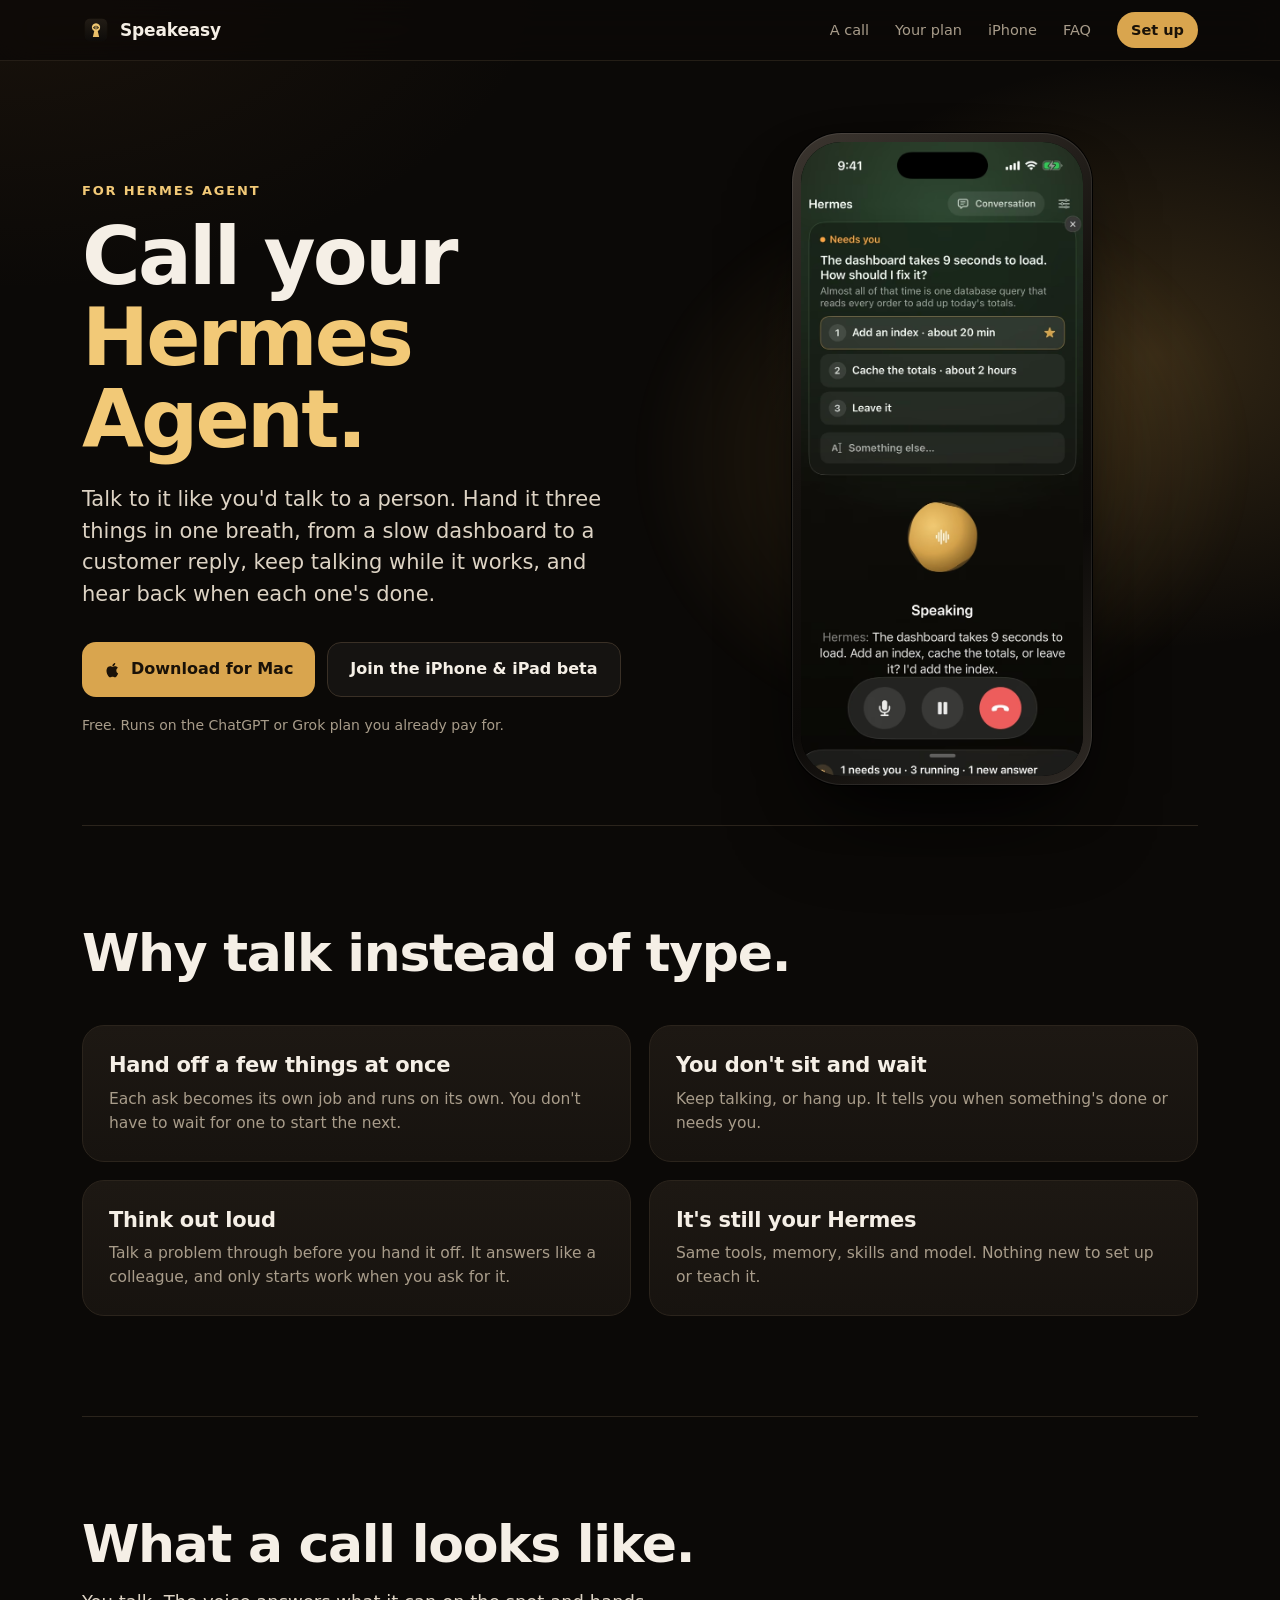
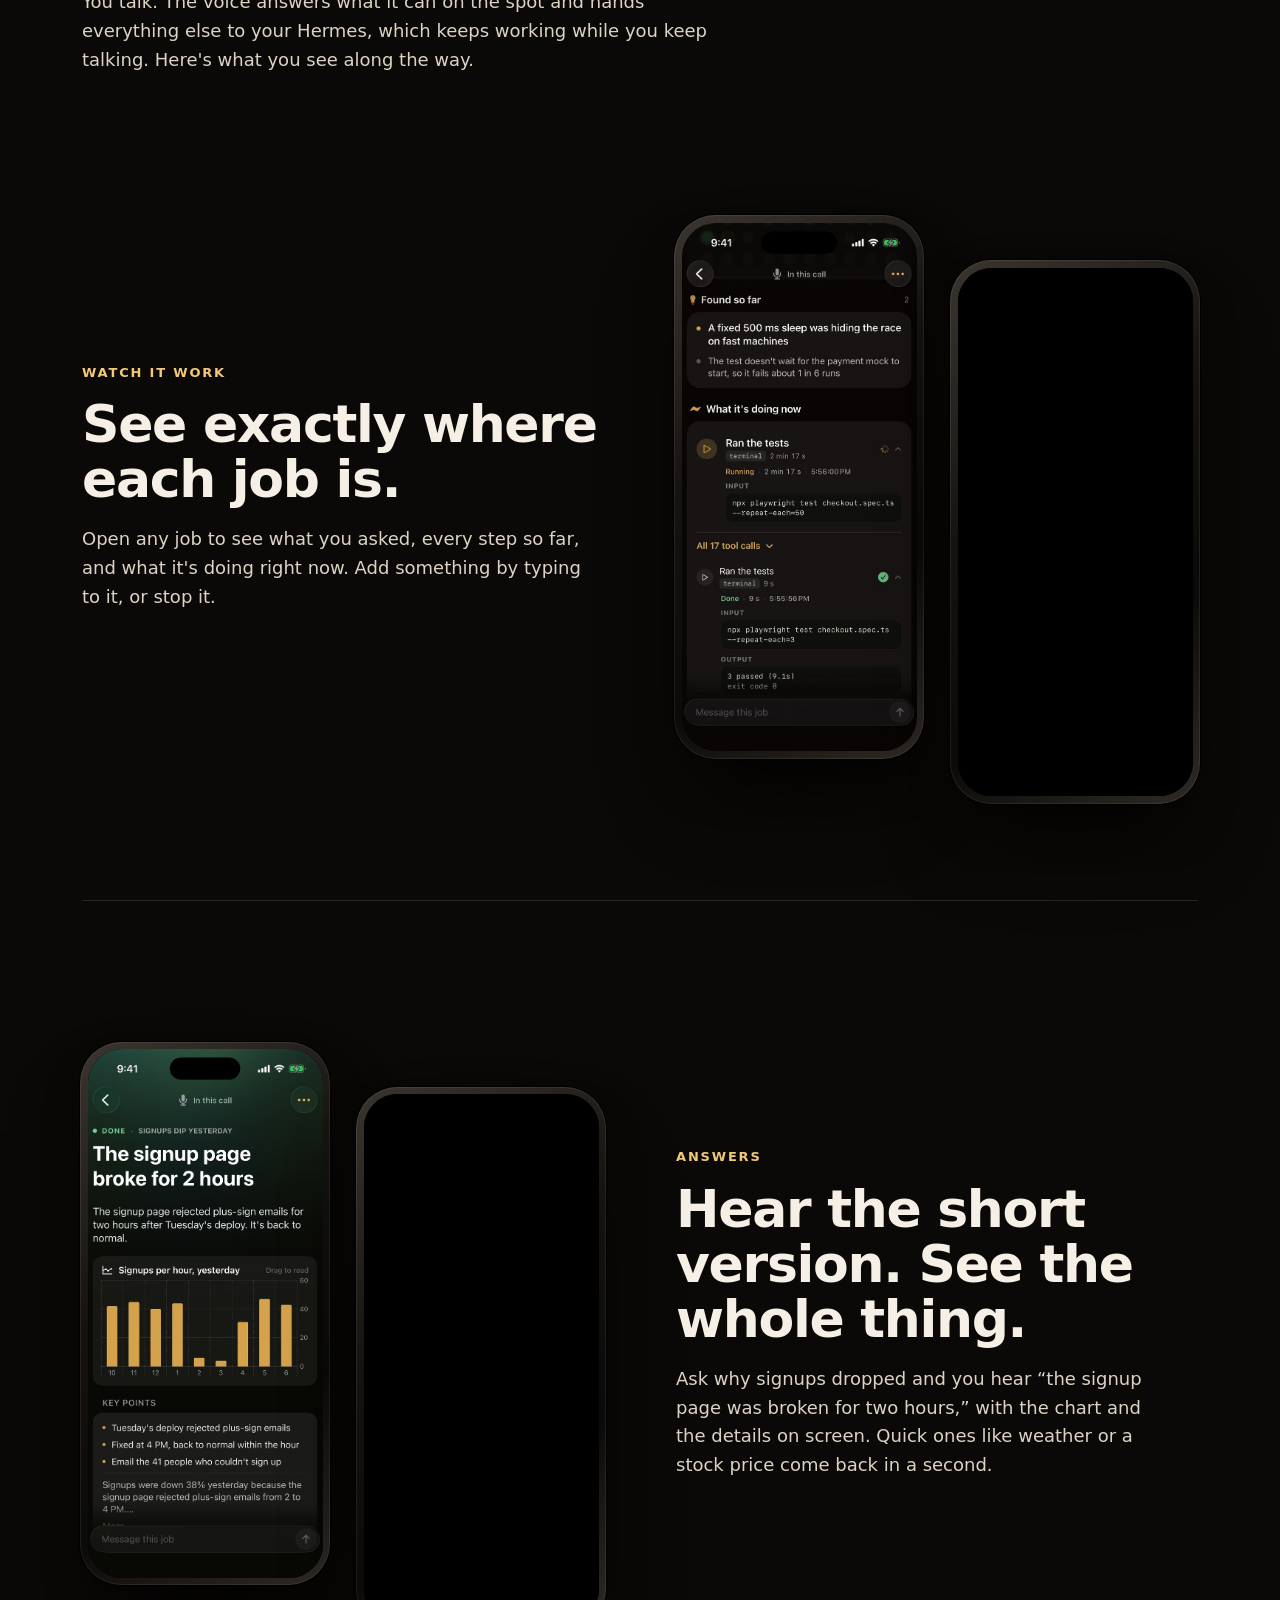
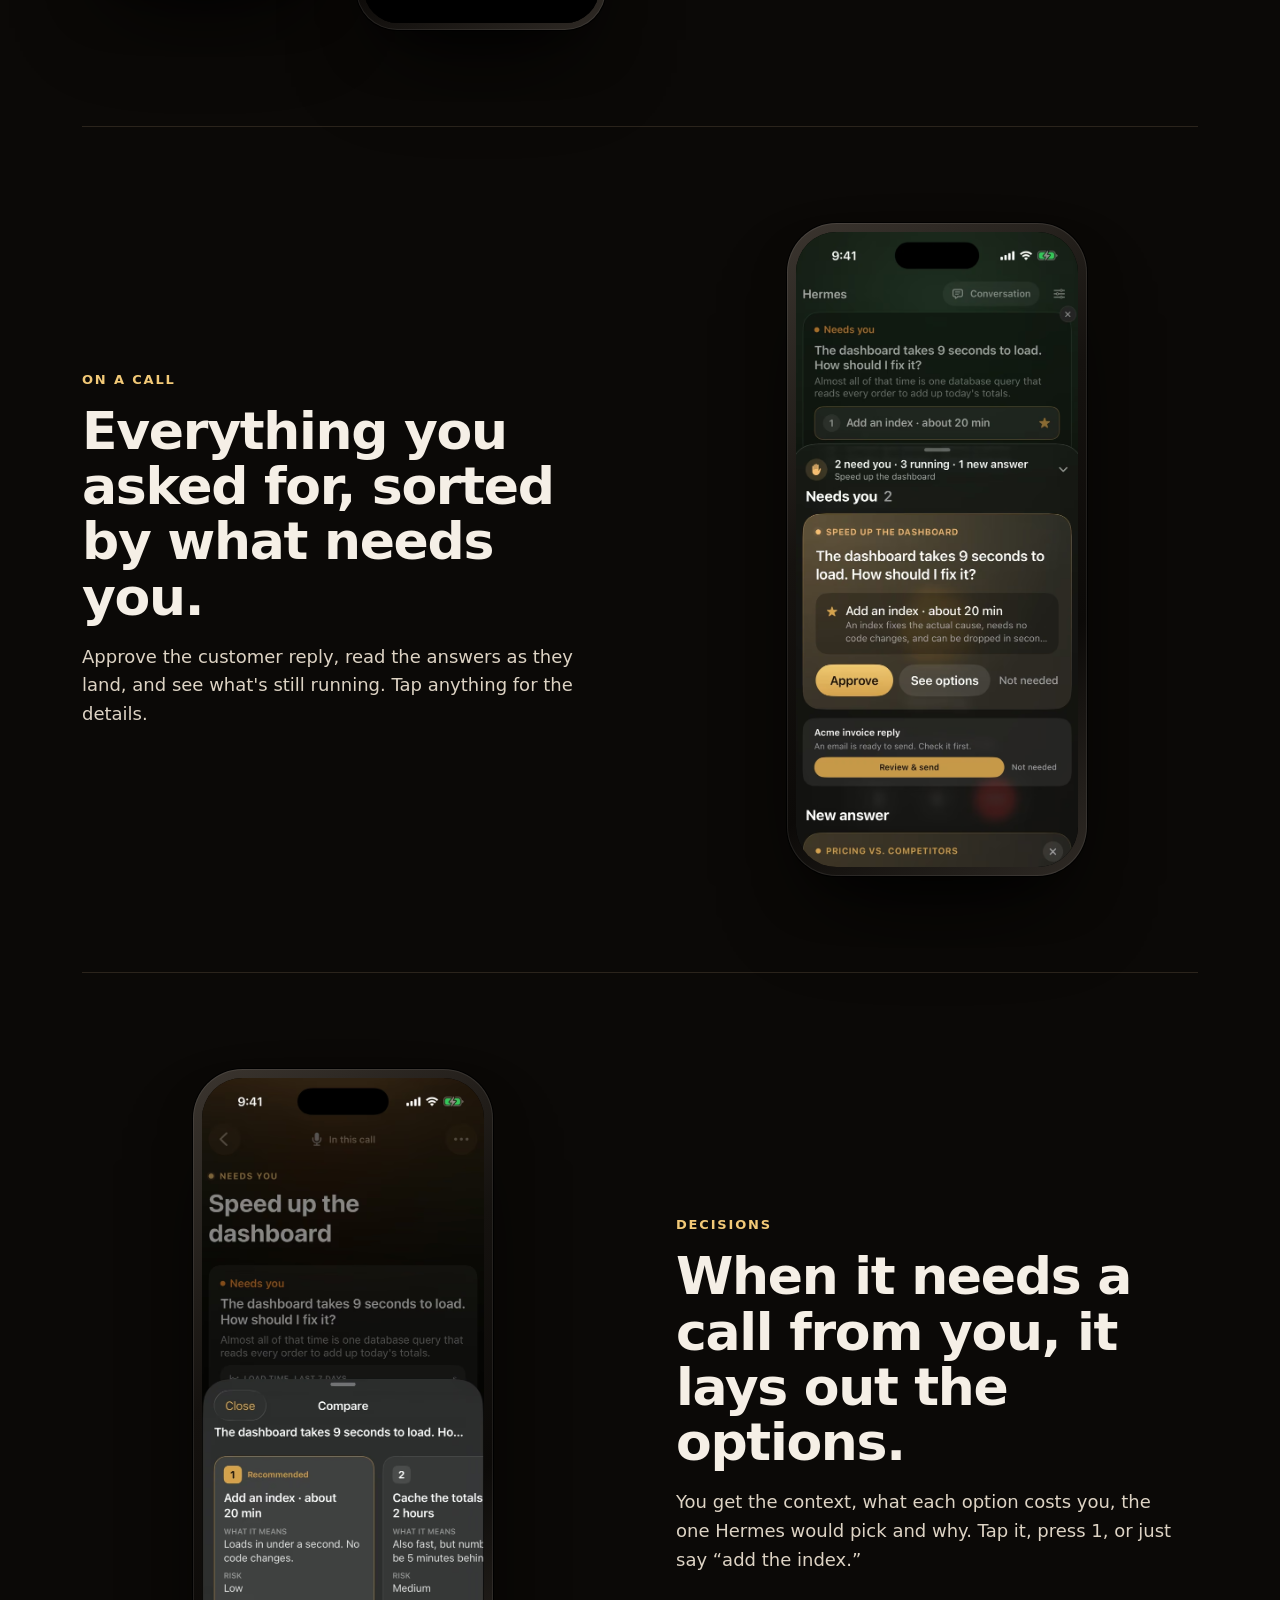
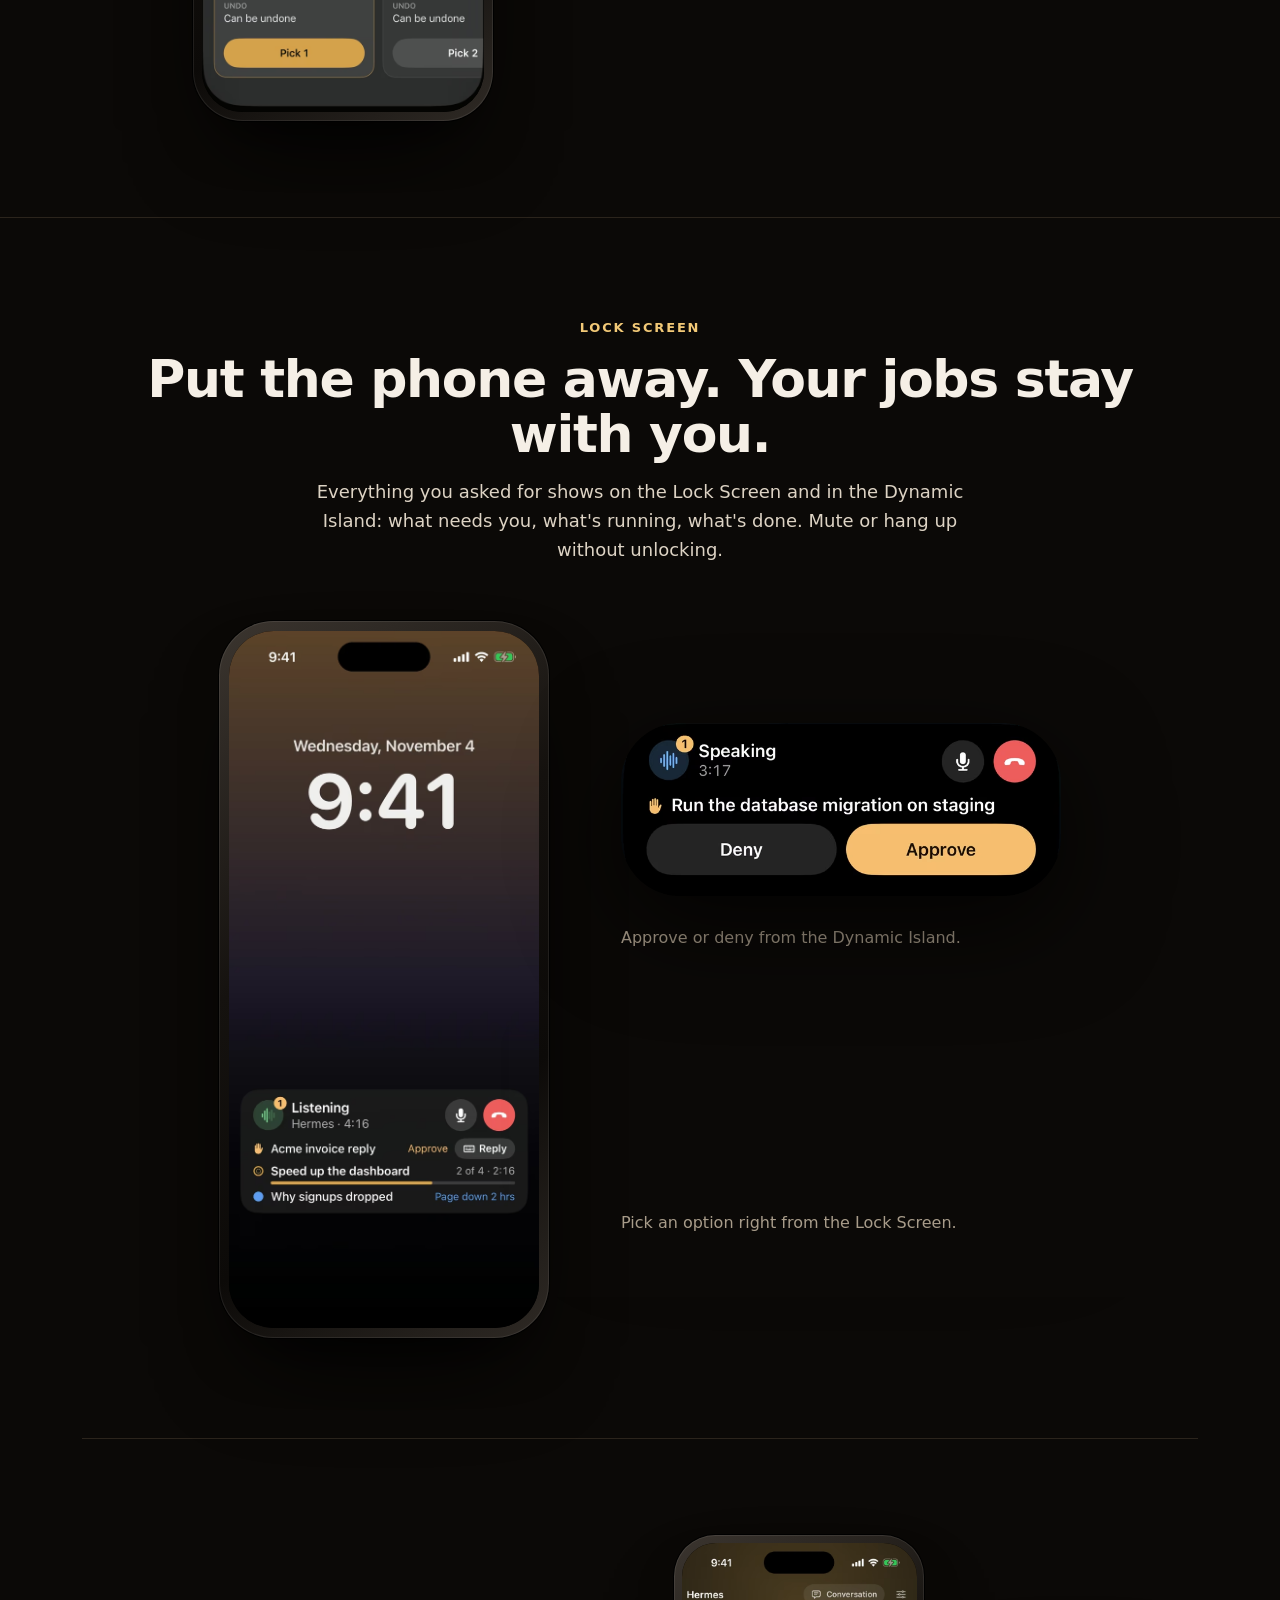
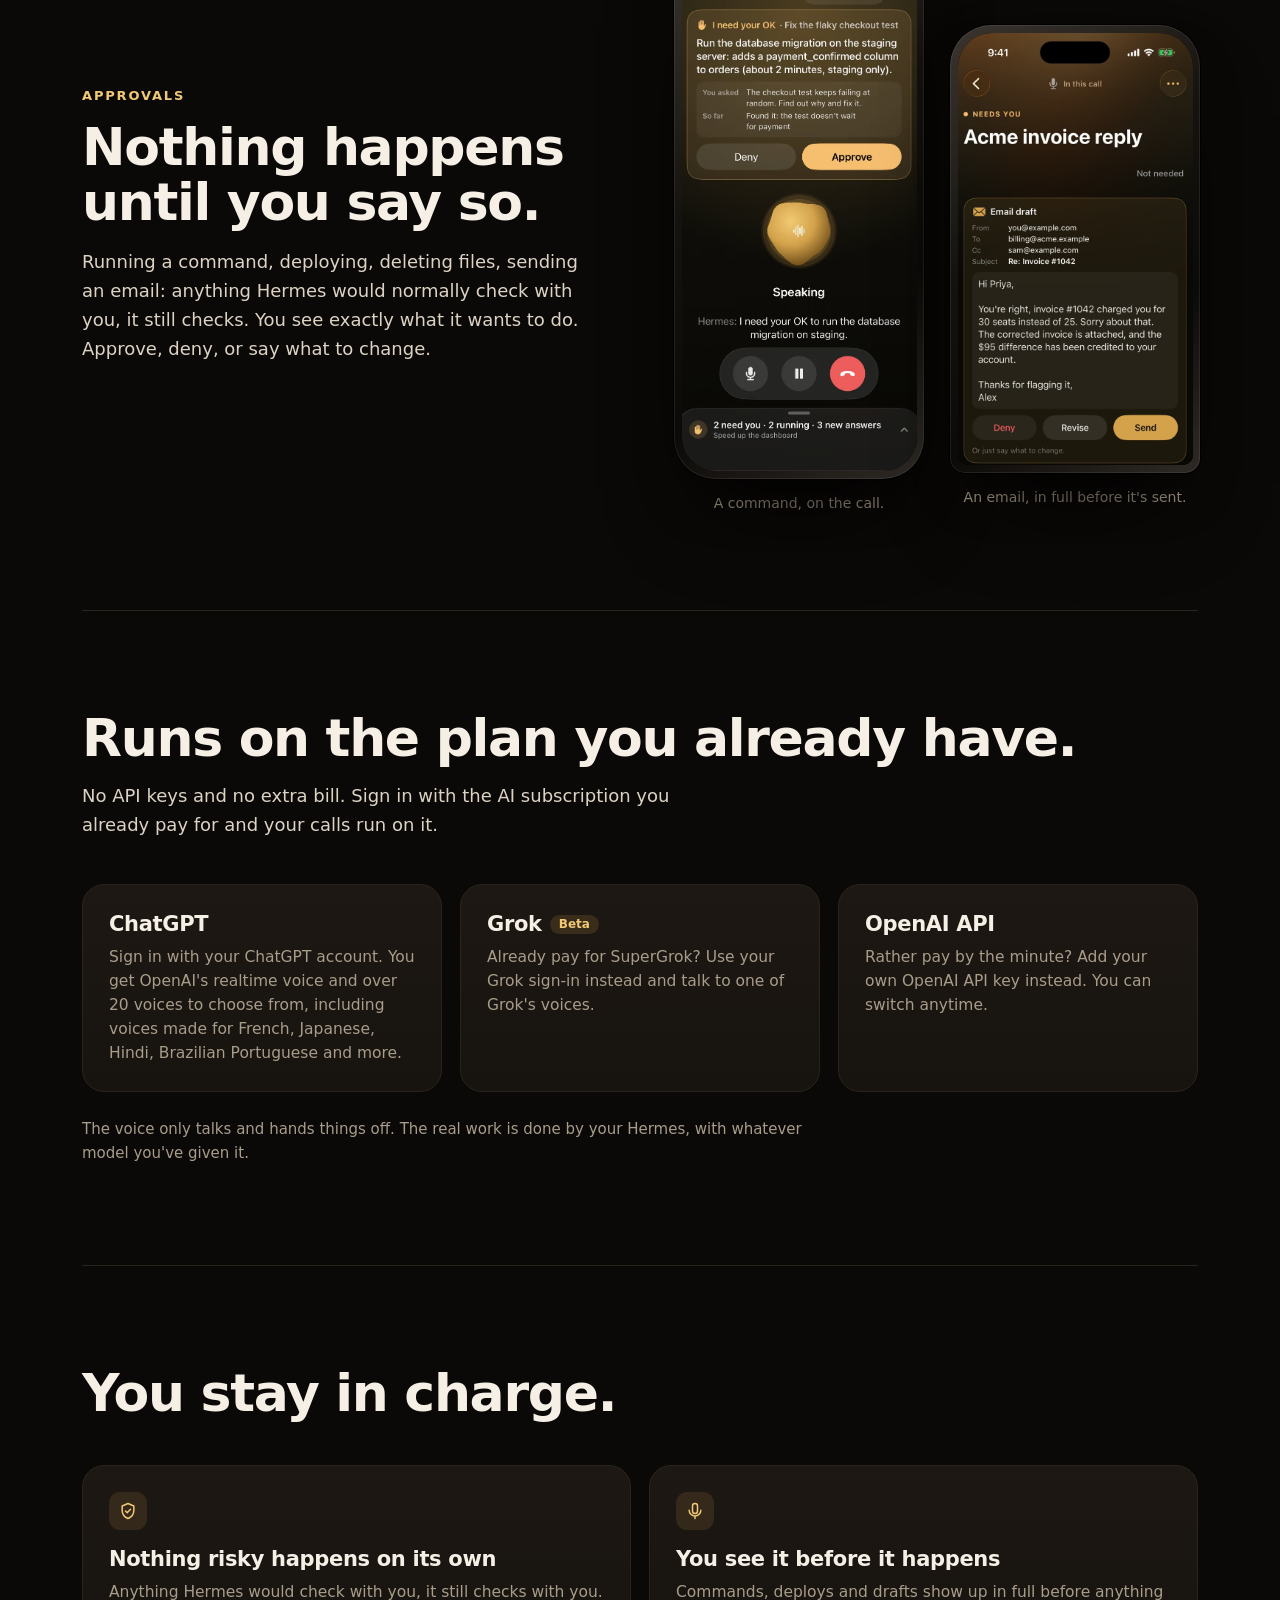
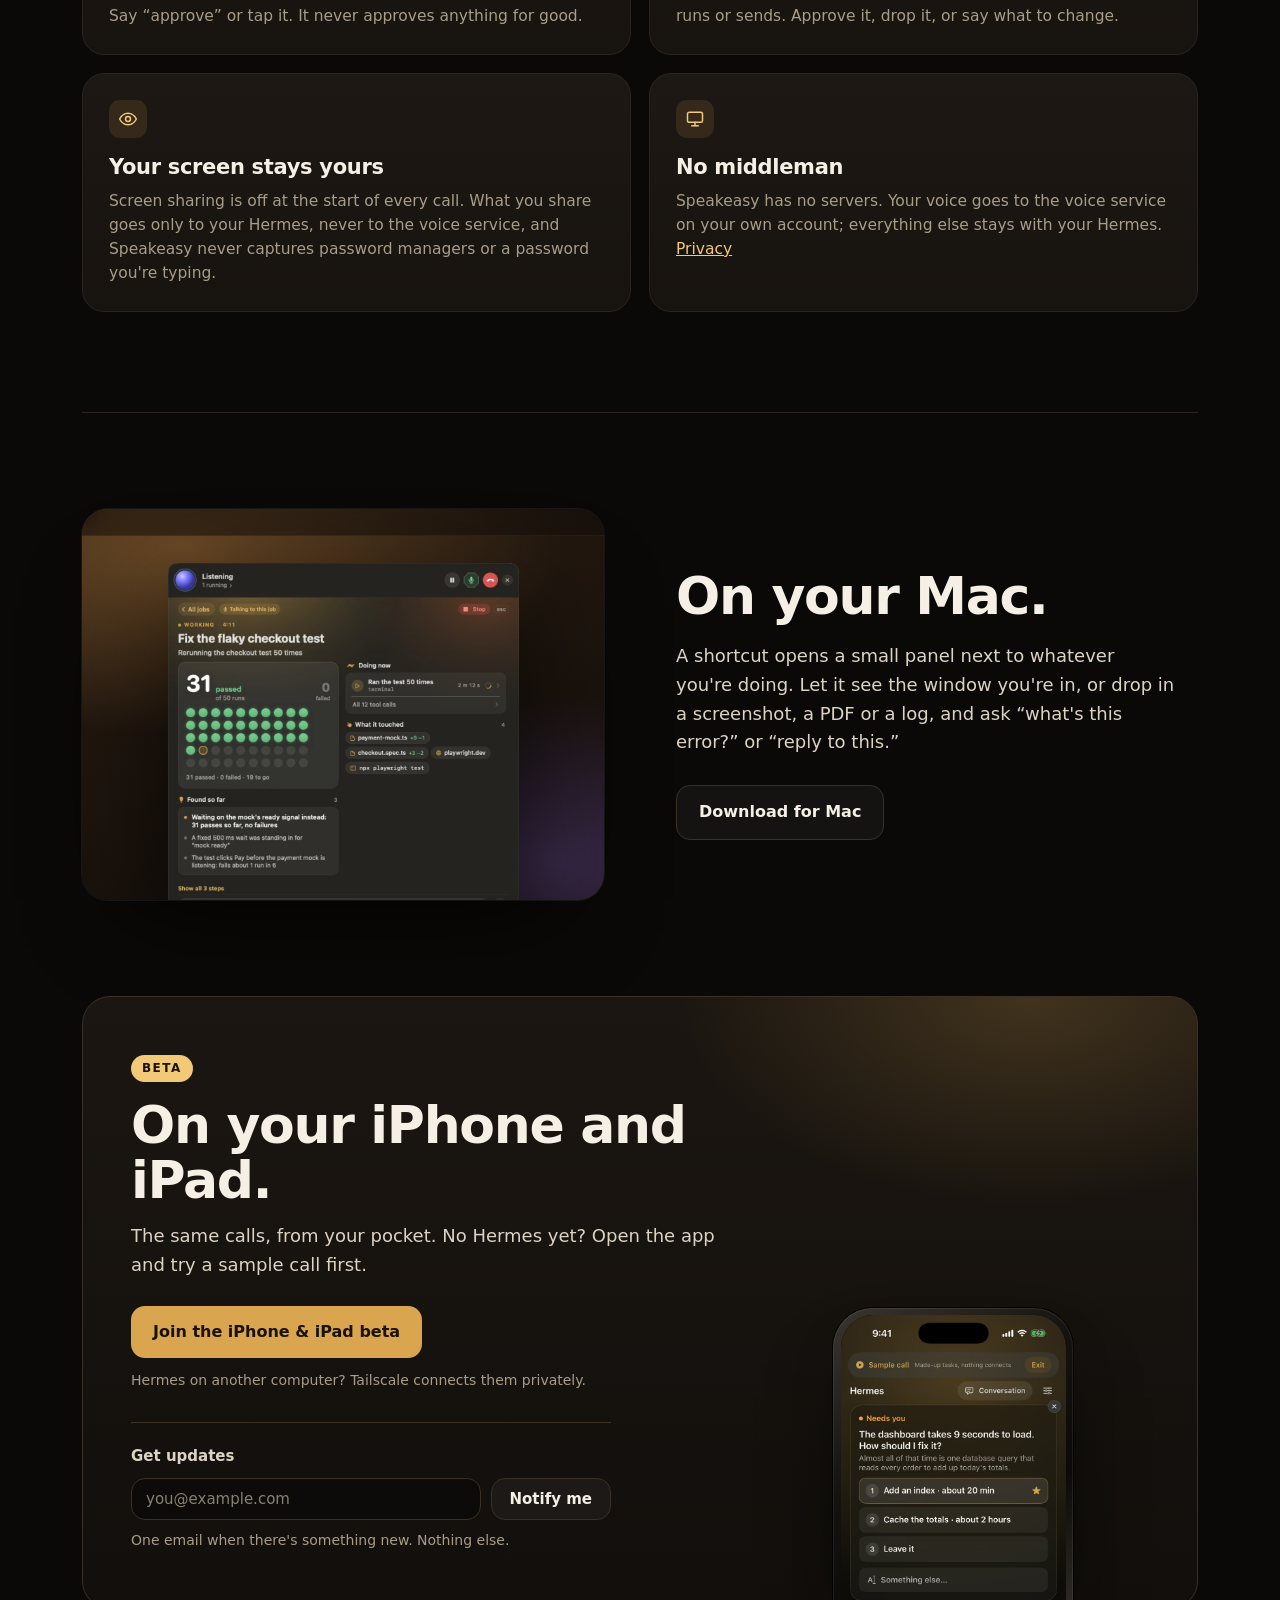
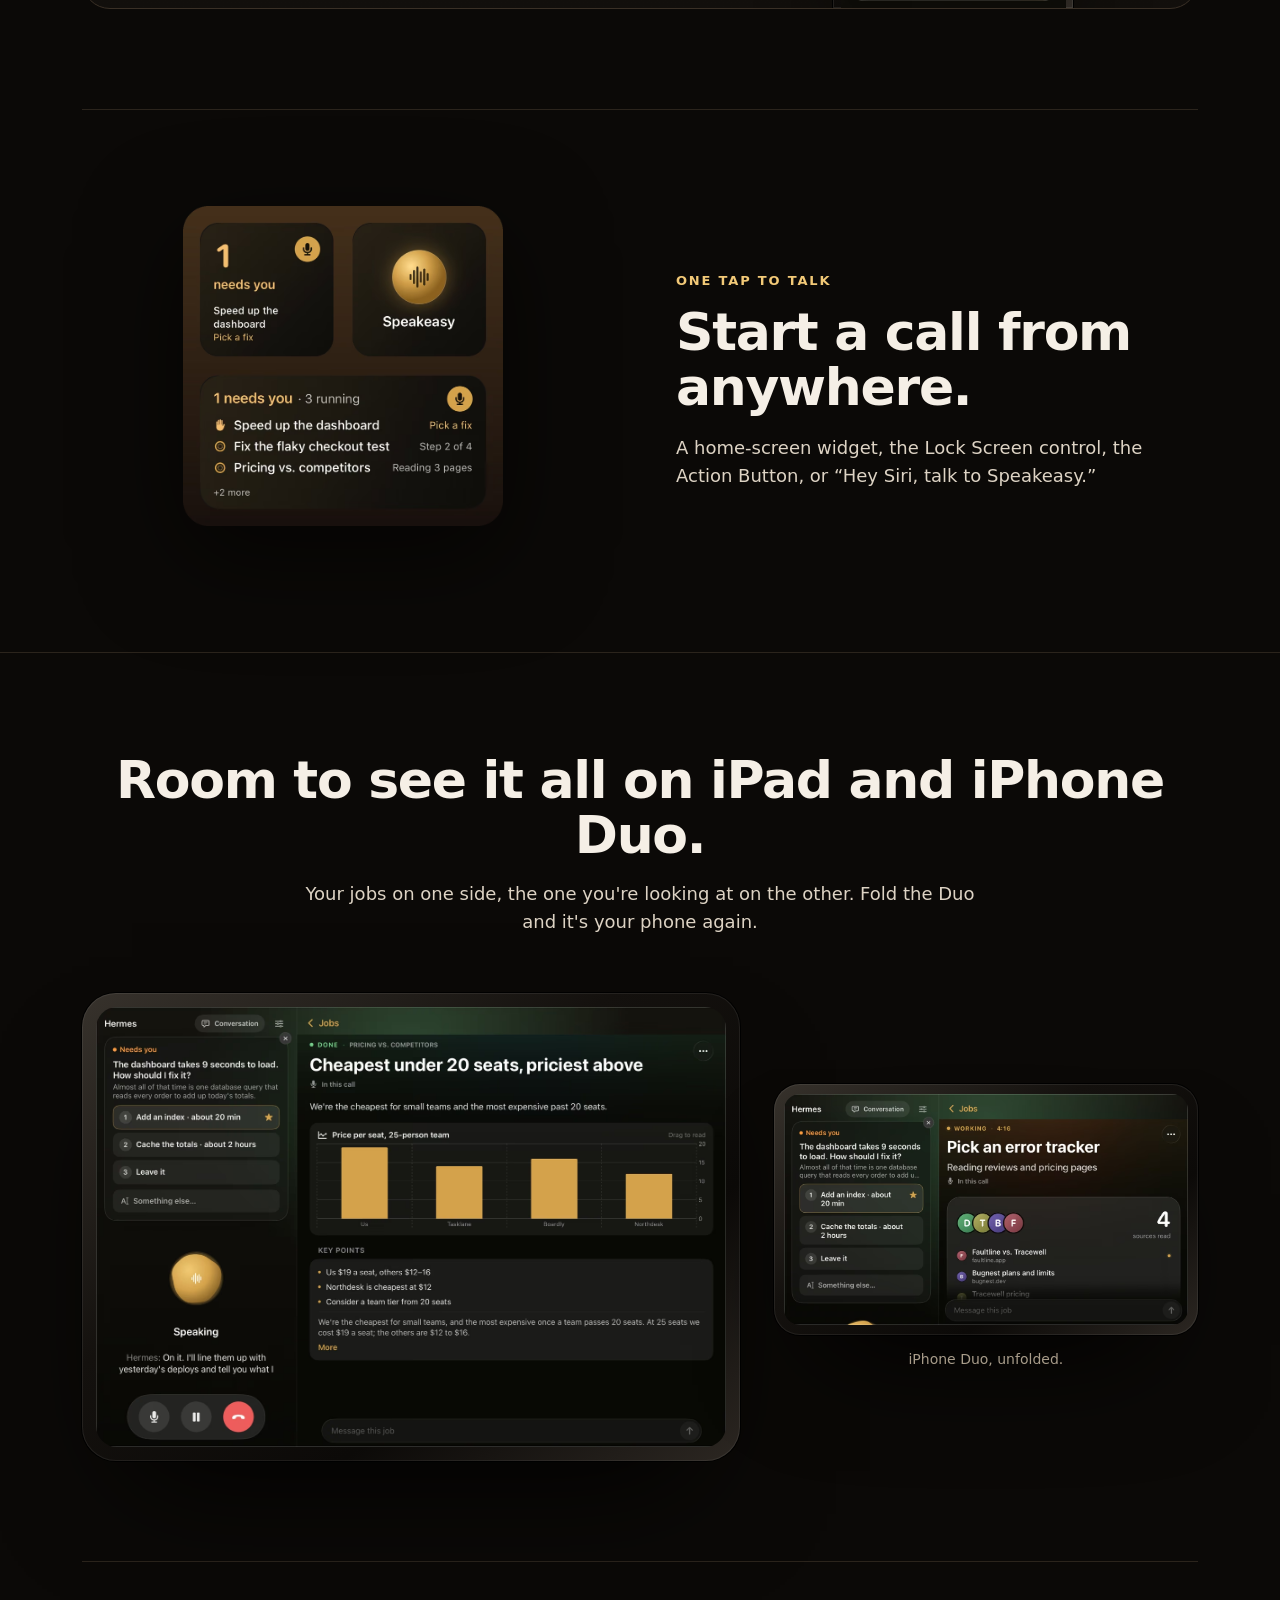
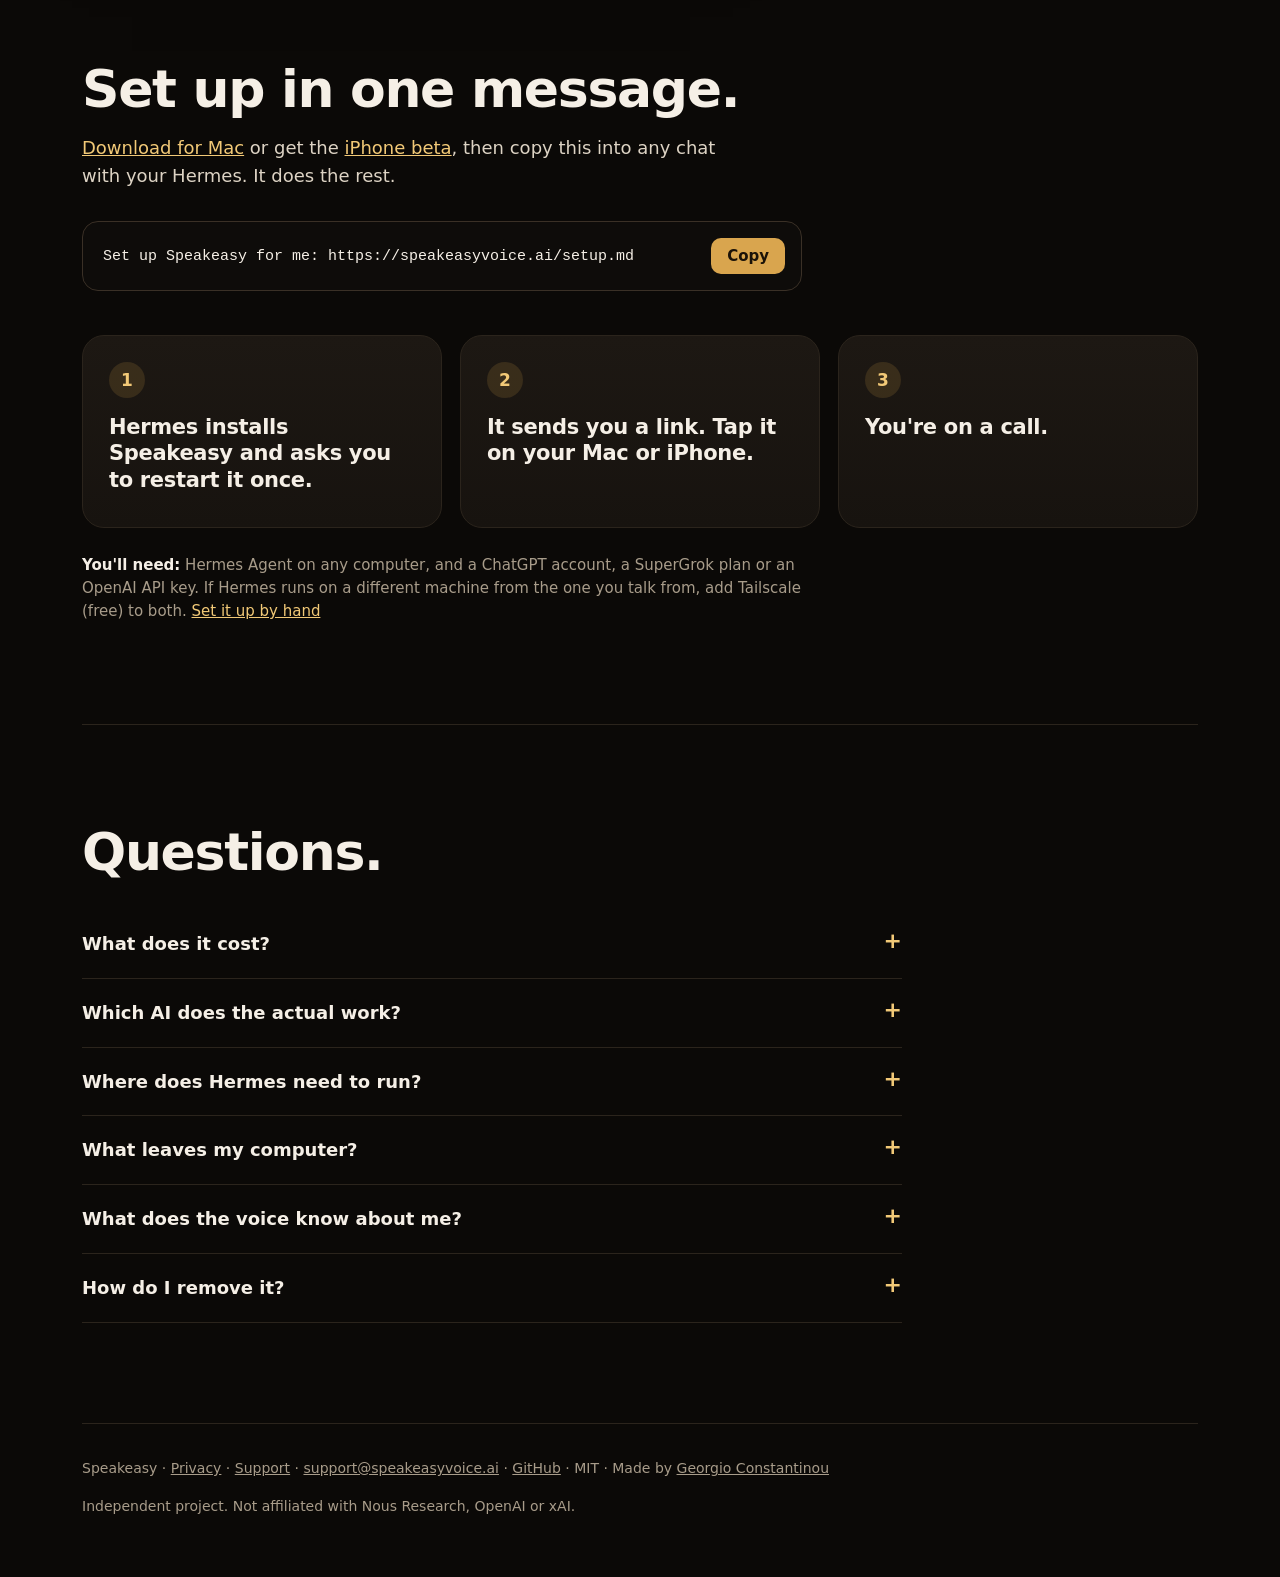
==== commit ae2a0571: "Watch it work: still image until the tool-log video is re-recorded" ====
--- a/index.html
+++ b/index.html
@@ -74,10 +74,8 @@
     </div>
     <div class="media pair reveal">
       <div class="phone">
-        <video class="lazyplay" muted loop playsinline preload="none" poster="img/v3/poster-tool-log.jpg" width="590" height="1282"
-               aria-label="A job's page on iPhone: what it found so far, what it's doing now, and every tool call it made.">
-          <source src="img/v3/tool-log.mp4" type="video/mp4">
-        </video>
+        <img src="img/v3/poster-tool-log.jpg" width="590" height="1282" loading="lazy" decoding="async"
+               alt="A job's page on iPhone: what it found so far, what it's doing now, and every tool call it made.">
       </div>
       <div class="phone">
         <picture>
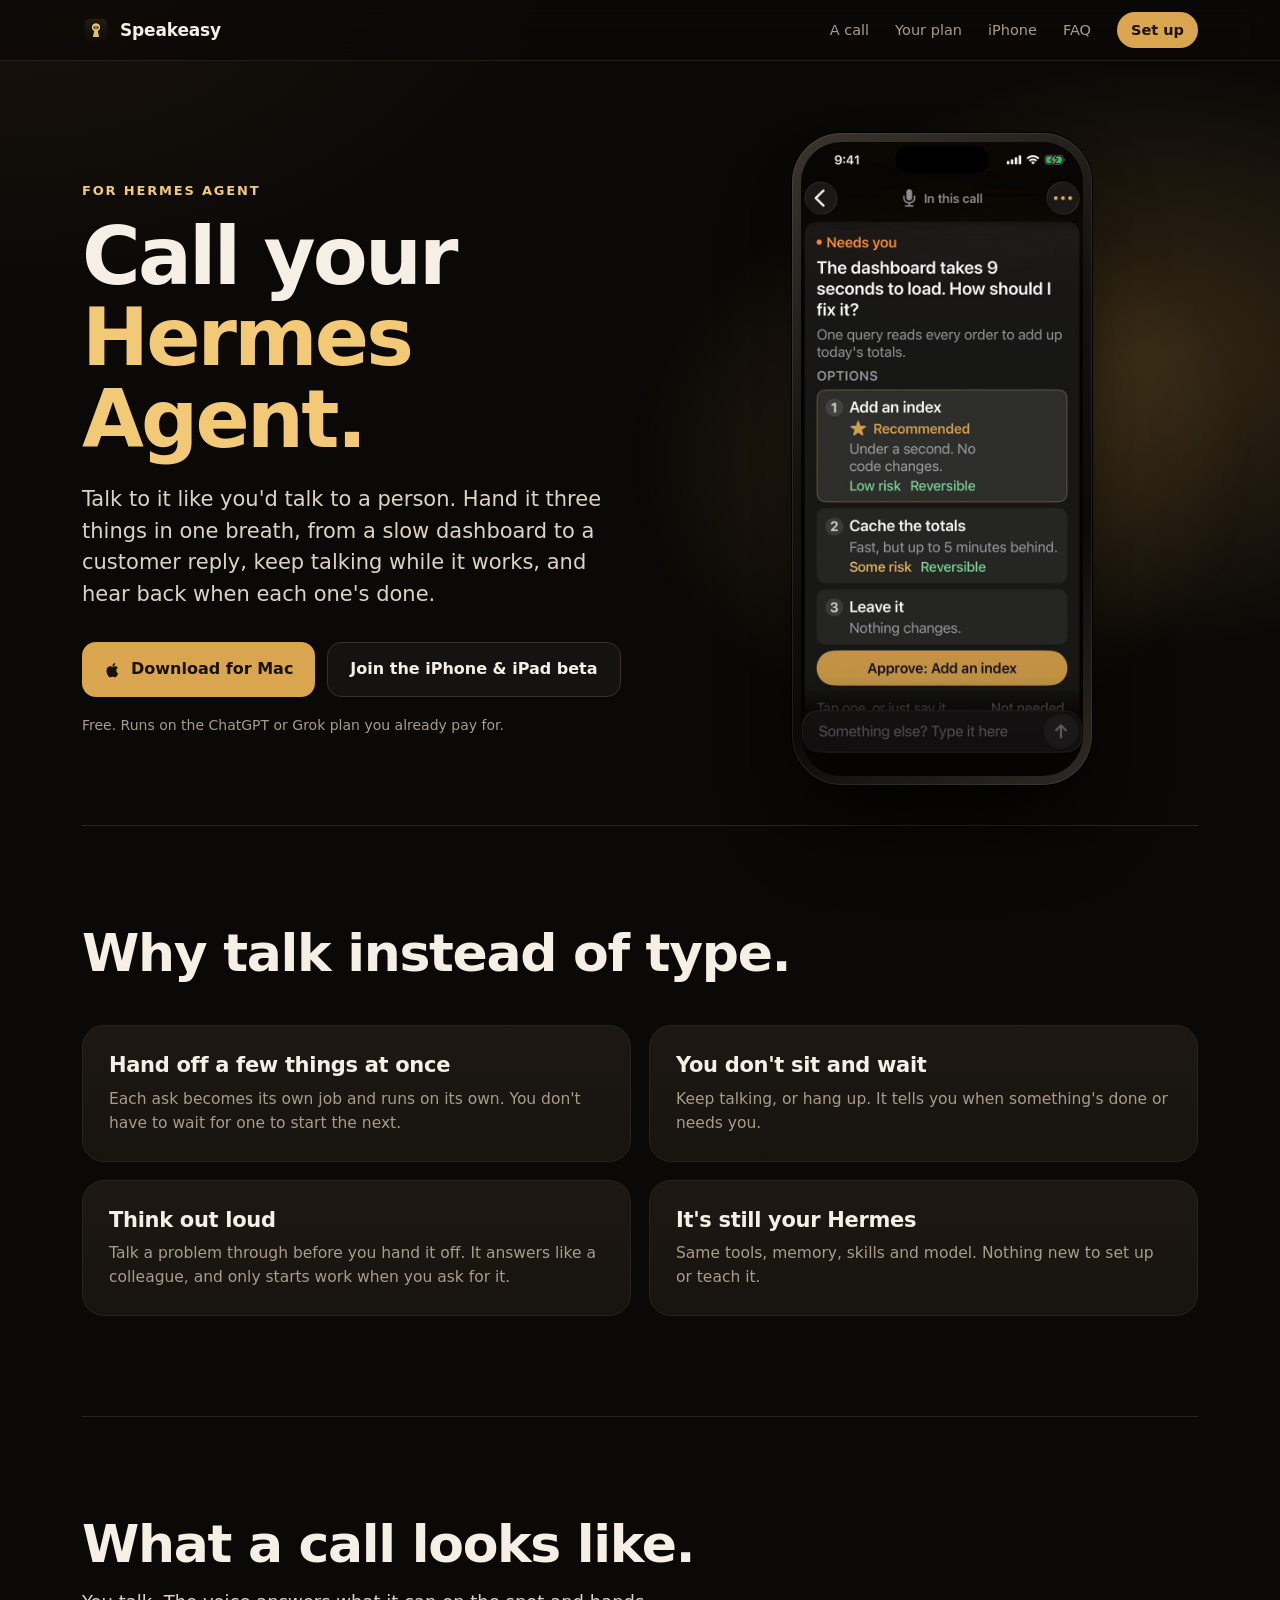
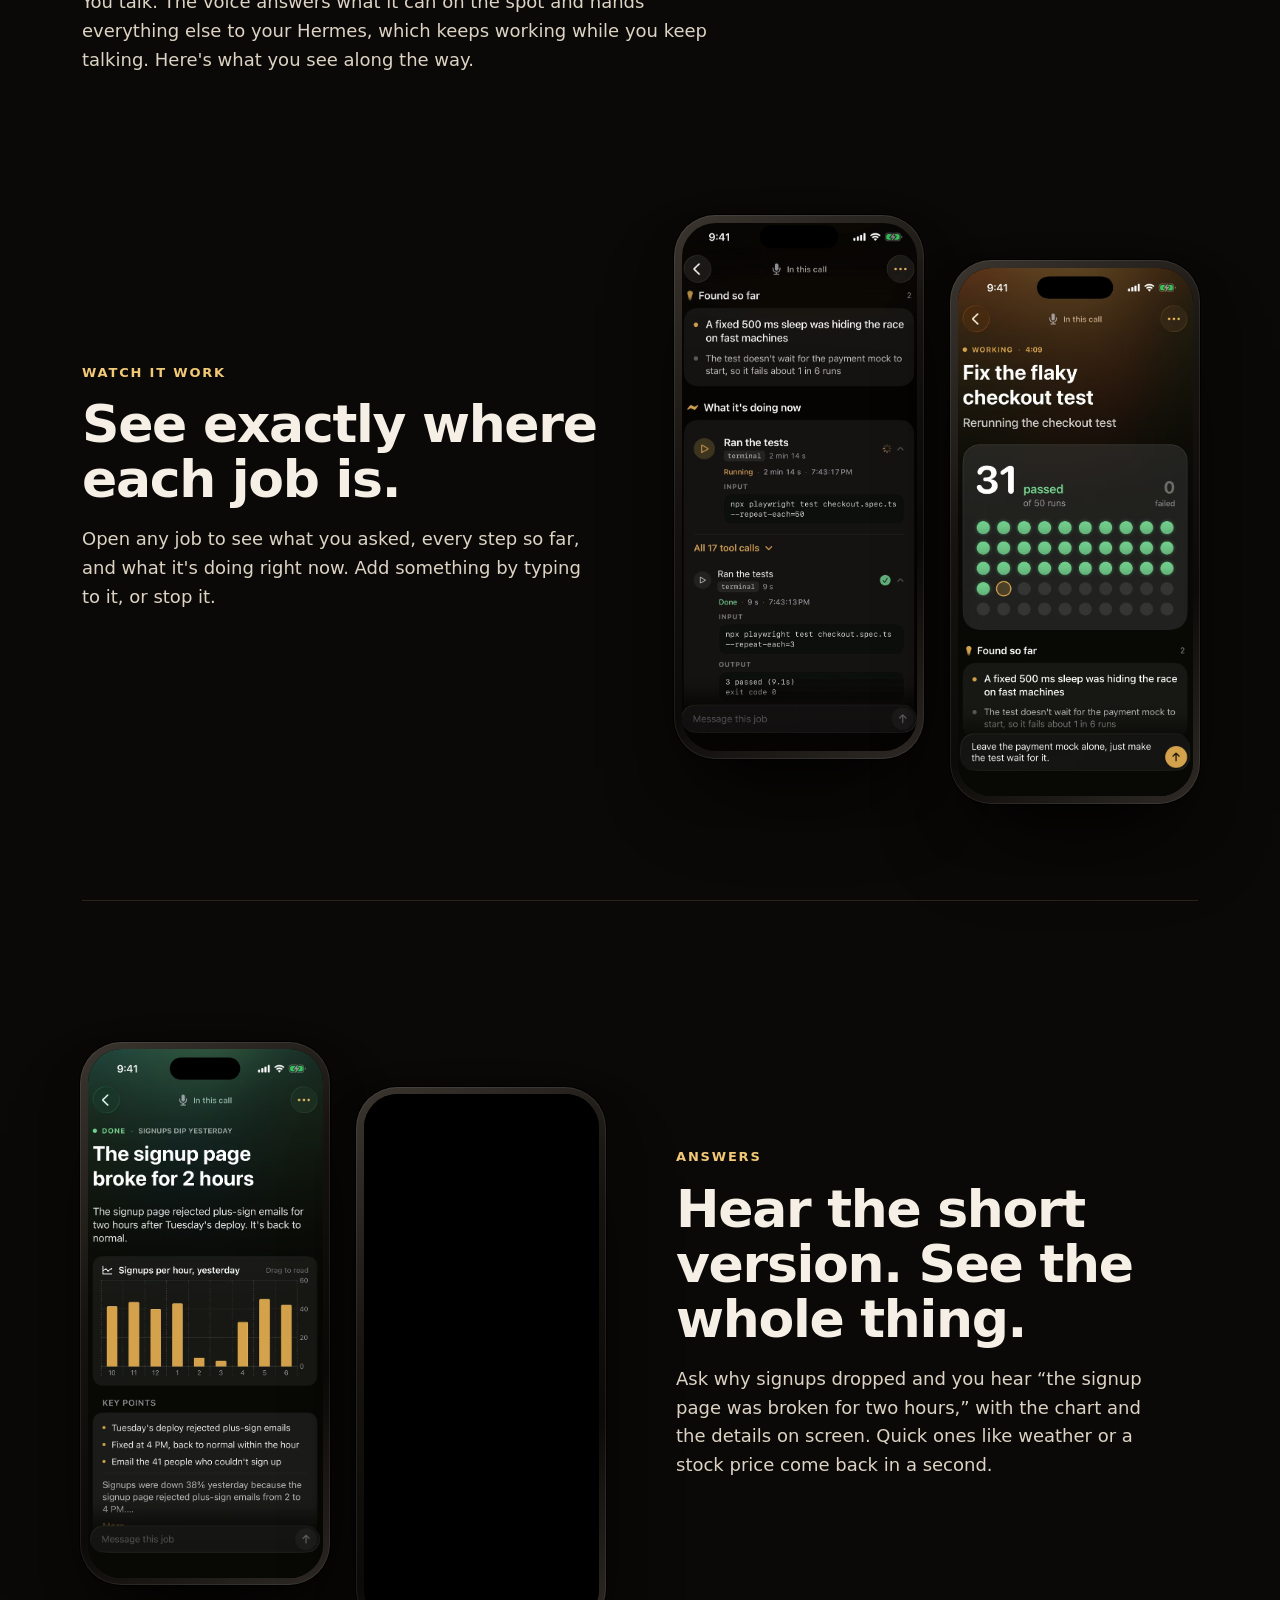
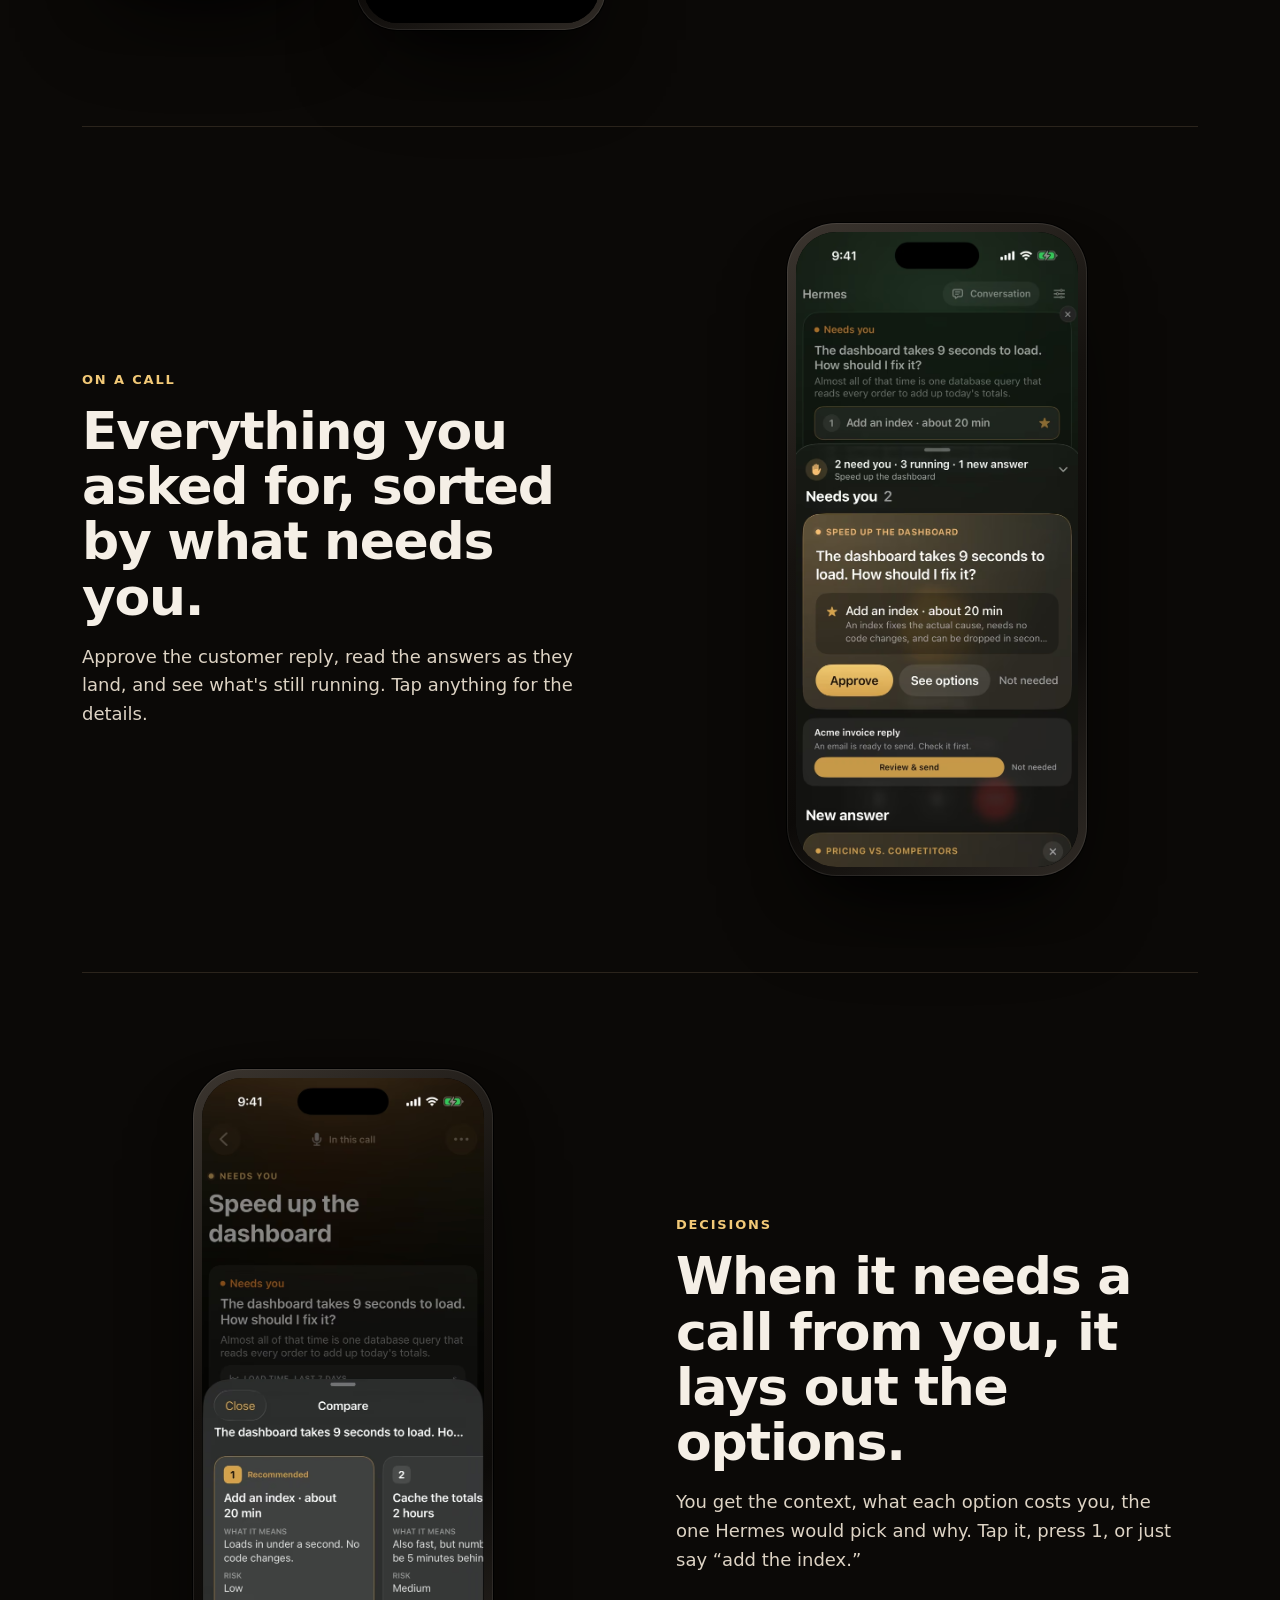
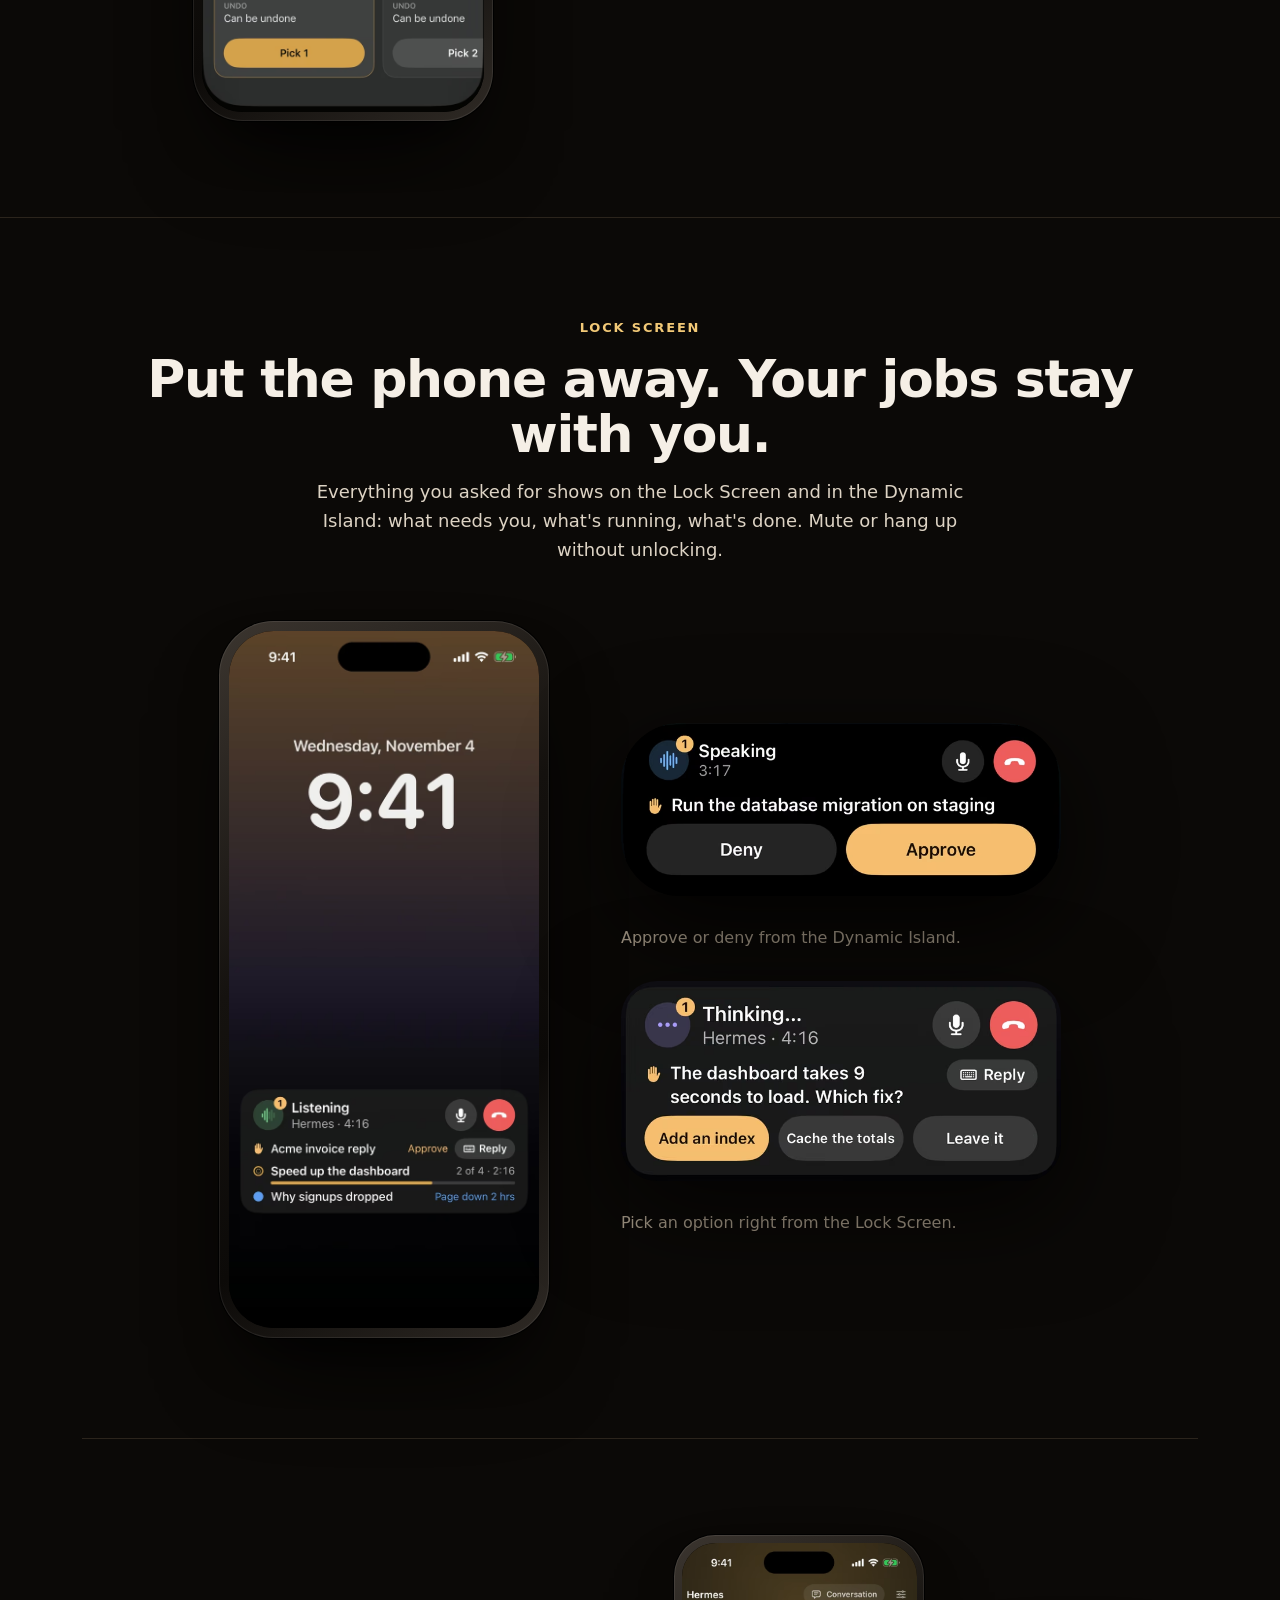
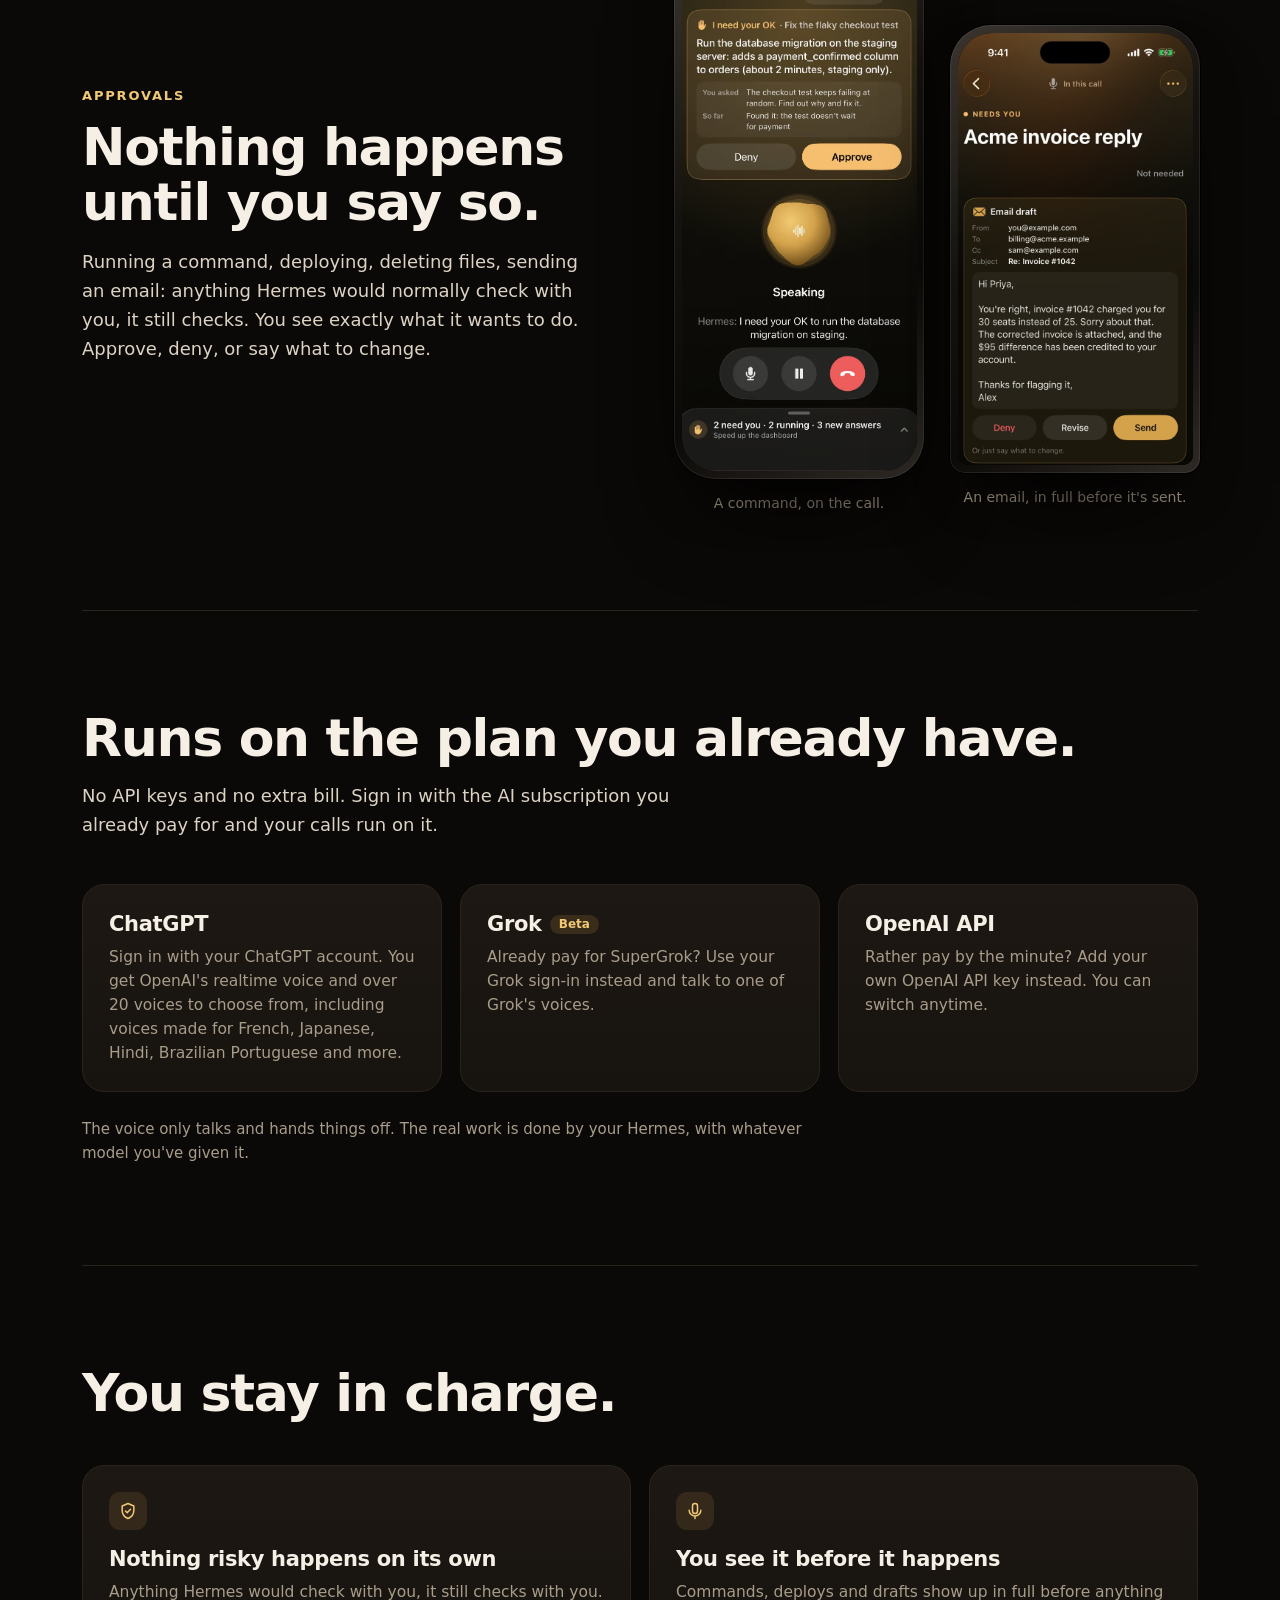
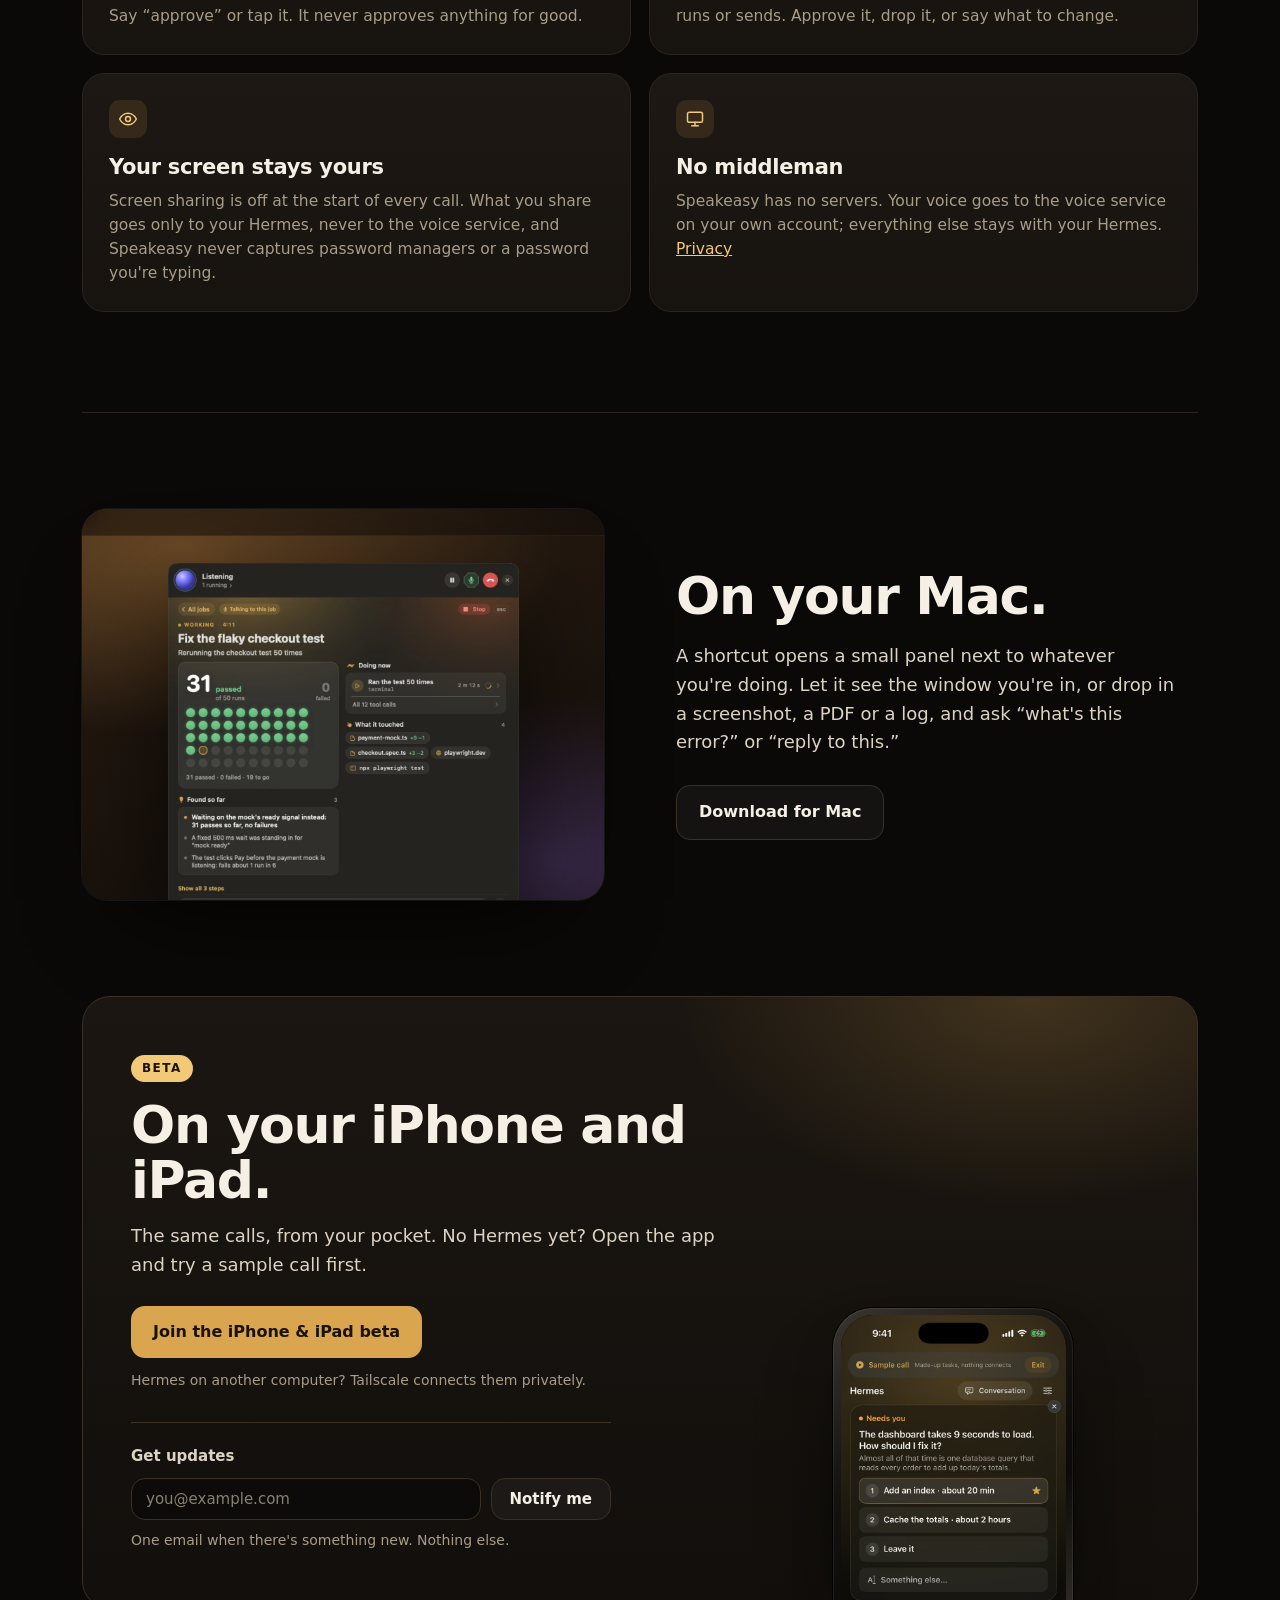
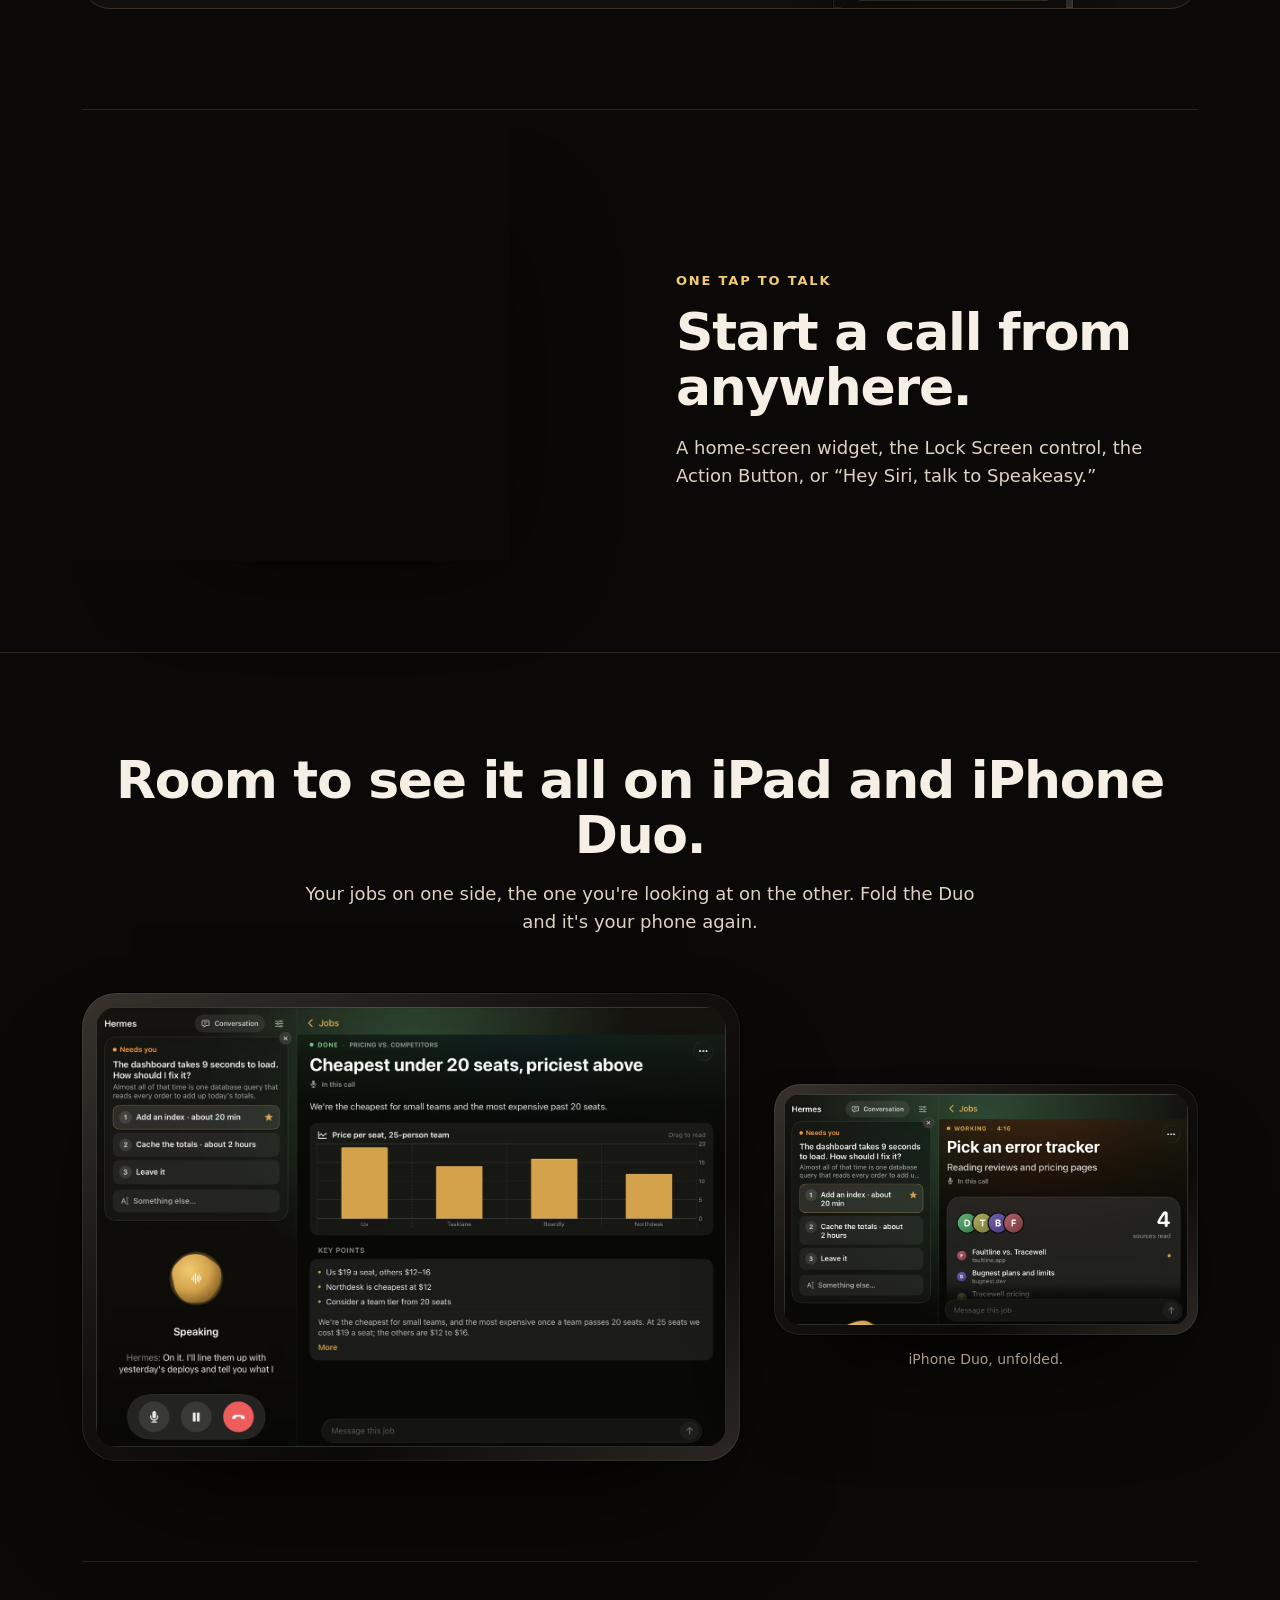
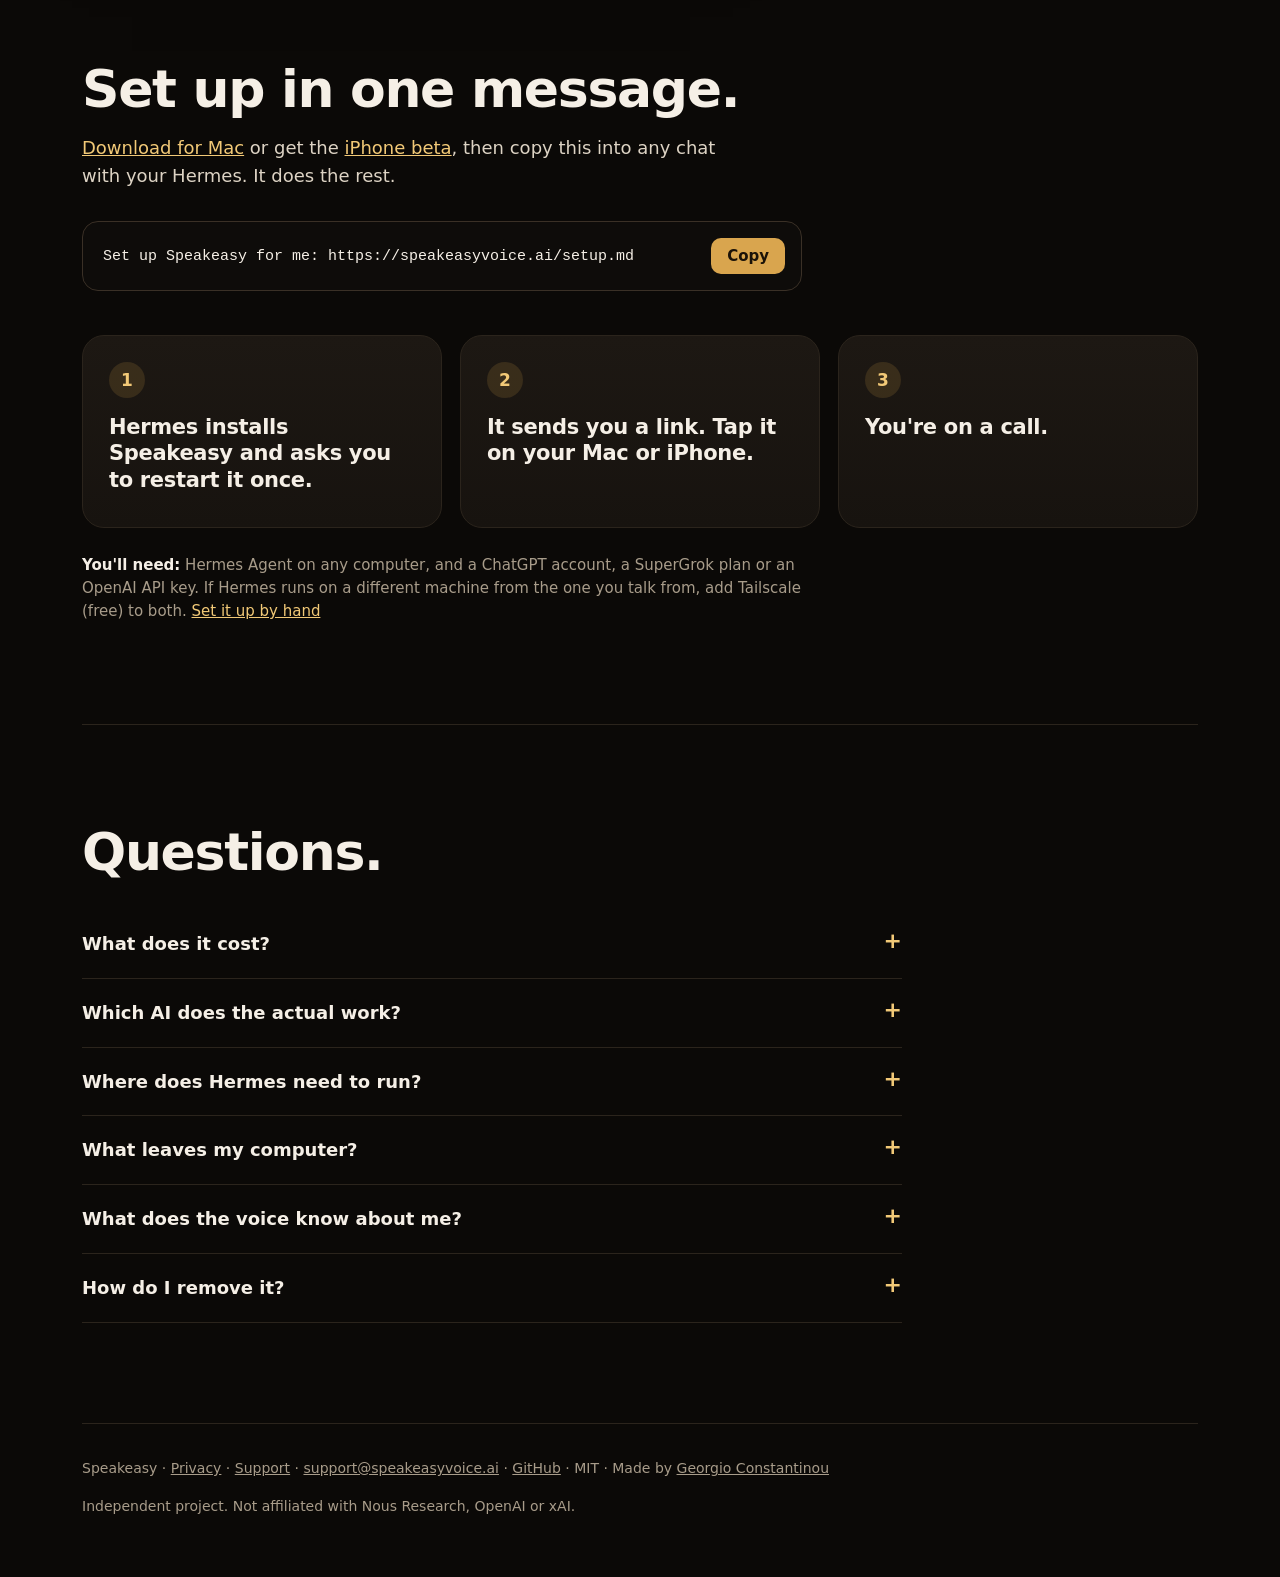
==== commit 079faf3a: "Hero and Watch it work videos: edited, frame-checked loops" ====
--- a/index.html
+++ b/index.html
@@ -10,7 +10,7 @@
 <meta name="theme-color" content="#0b0907">
 <meta property="og:title" content="Speakeasy: call your Hermes Agent">
 <meta property="og:description" content="Talk to your Hermes Agent like you'd talk to a person. Ask for a few things at once, keep talking while it works, and hear back when each one's done.">
-<meta property="og:image" content="https://speakeasyvoice.ai/img/v3/phone-decide-call.jpg">
+<meta property="og:image" content="https://speakeasyvoice.ai/img/v3/poster-hero-story.jpg">
 <link rel="stylesheet" href="/site.css">
 </head>
 <body>
@@ -41,12 +41,10 @@
     </div>
     <div class="art glow">
       <div class="phone hero-phone">
-        <picture>
-          <source srcset="img/v3/phone-decide-call.avif" type="image/avif">
-          <source srcset="img/v3/phone-decide-call.webp" type="image/webp">
-          <img src="img/v3/phone-decide-call.jpg" width="660" height="1435" fetchpriority="high" decoding="async"
-               alt="A Speakeasy call on iPhone: Hermes says the dashboard takes 9 seconds to load and asks how to fix it, with three options and the recommended one starred, while three jobs run">
-        </picture>
+        <video class="auto" autoplay muted loop playsinline preload="metadata" poster="img/v3/poster-hero-story.jpg" width="590" height="1282"
+               aria-label="A call on iPhone: you ask Hermes to fix a slow dashboard, its tool calls land with what it found so far, it comes back with three options with one recommended, you pick one and the load time drops from 9 seconds to under one">
+          <source src="img/v3/hero-story.mp4" type="video/mp4">
+        </video>
       </div>
     </div>
   </section>
@@ -74,8 +72,10 @@
     </div>
     <div class="media pair reveal">
       <div class="phone">
-        <img src="img/v3/poster-tool-log.jpg" width="590" height="1282" loading="lazy" decoding="async"
-               alt="A job's page on iPhone: what it found so far, what it's doing now, and every tool call it made.">
+        <video class="lazyplay" muted loop playsinline preload="none" poster="img/v3/poster-tool-log.jpg" width="590" height="1282"
+               aria-label="A job's page on iPhone: what it found so far, what it's doing now, and every tool call it made.">
+          <source src="img/v3/tool-log.mp4" type="video/mp4">
+        </video>
       </div>
       <div class="phone">
         <picture>
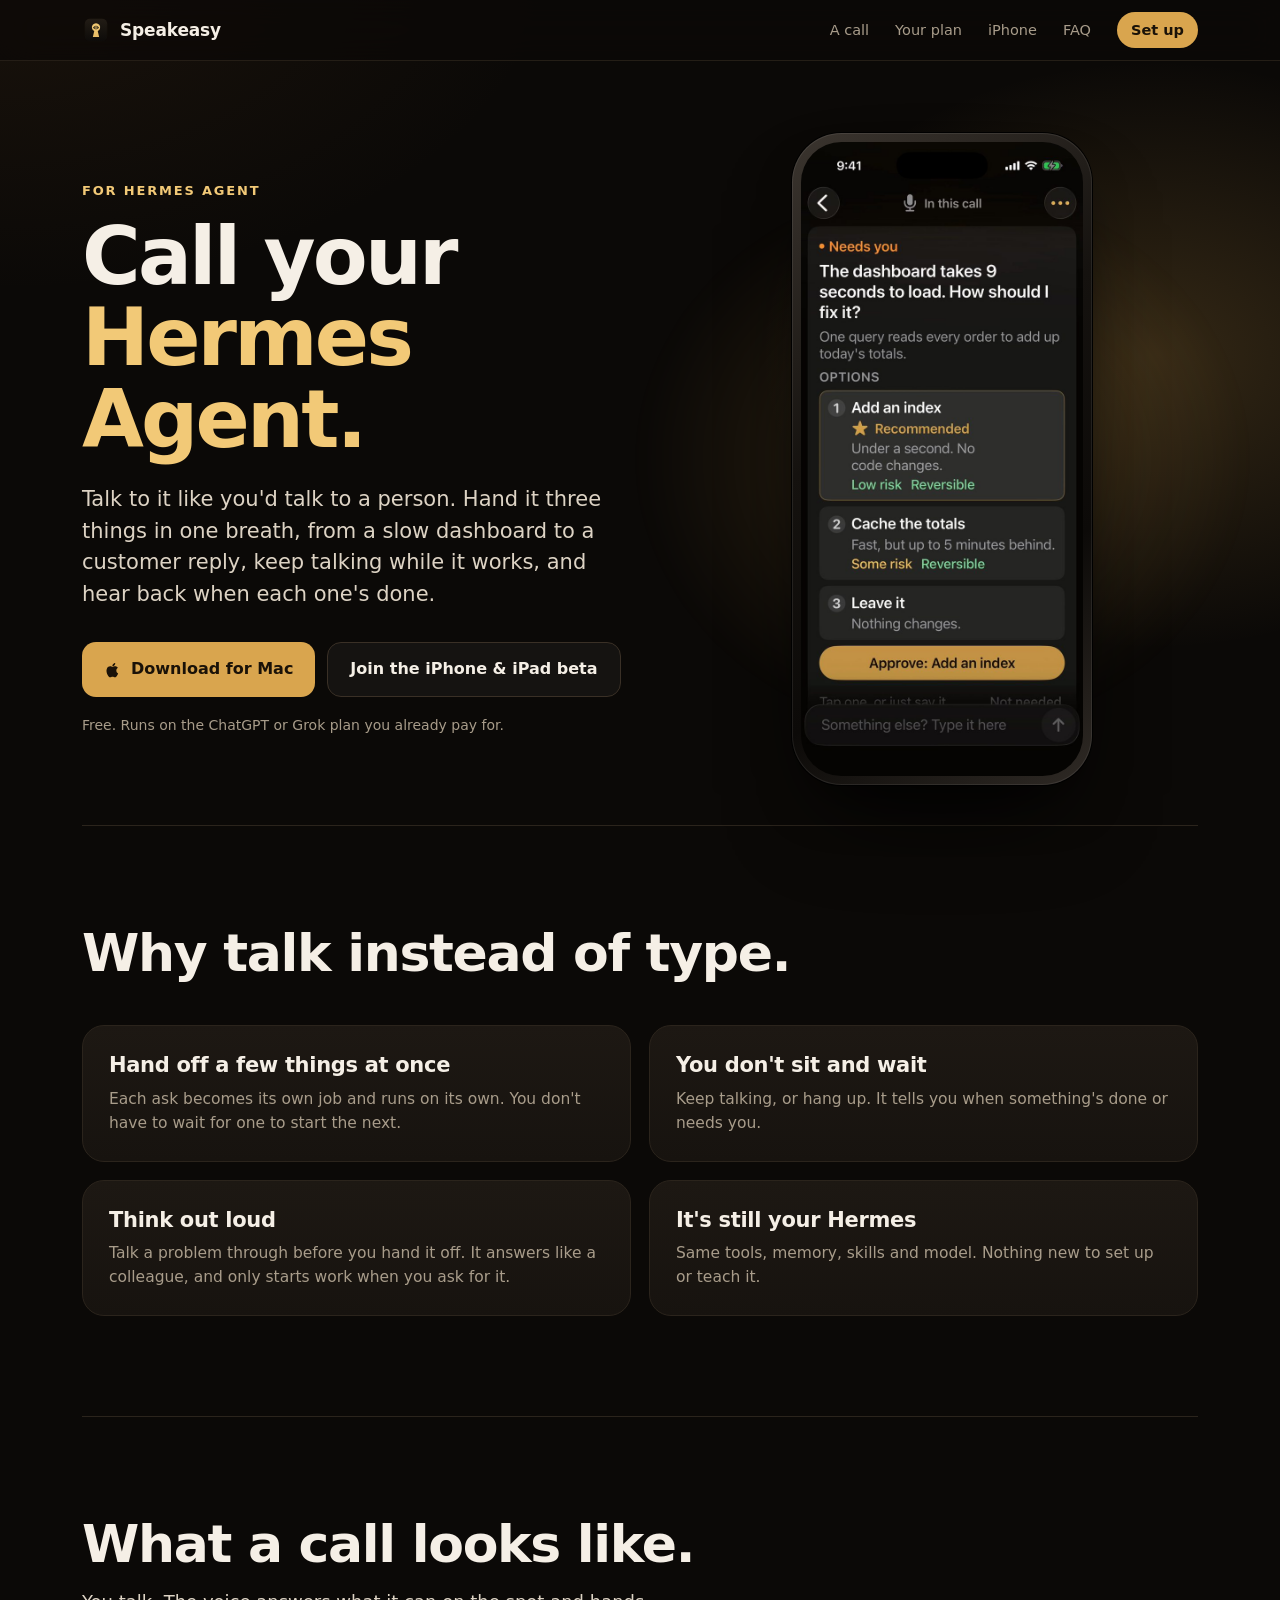
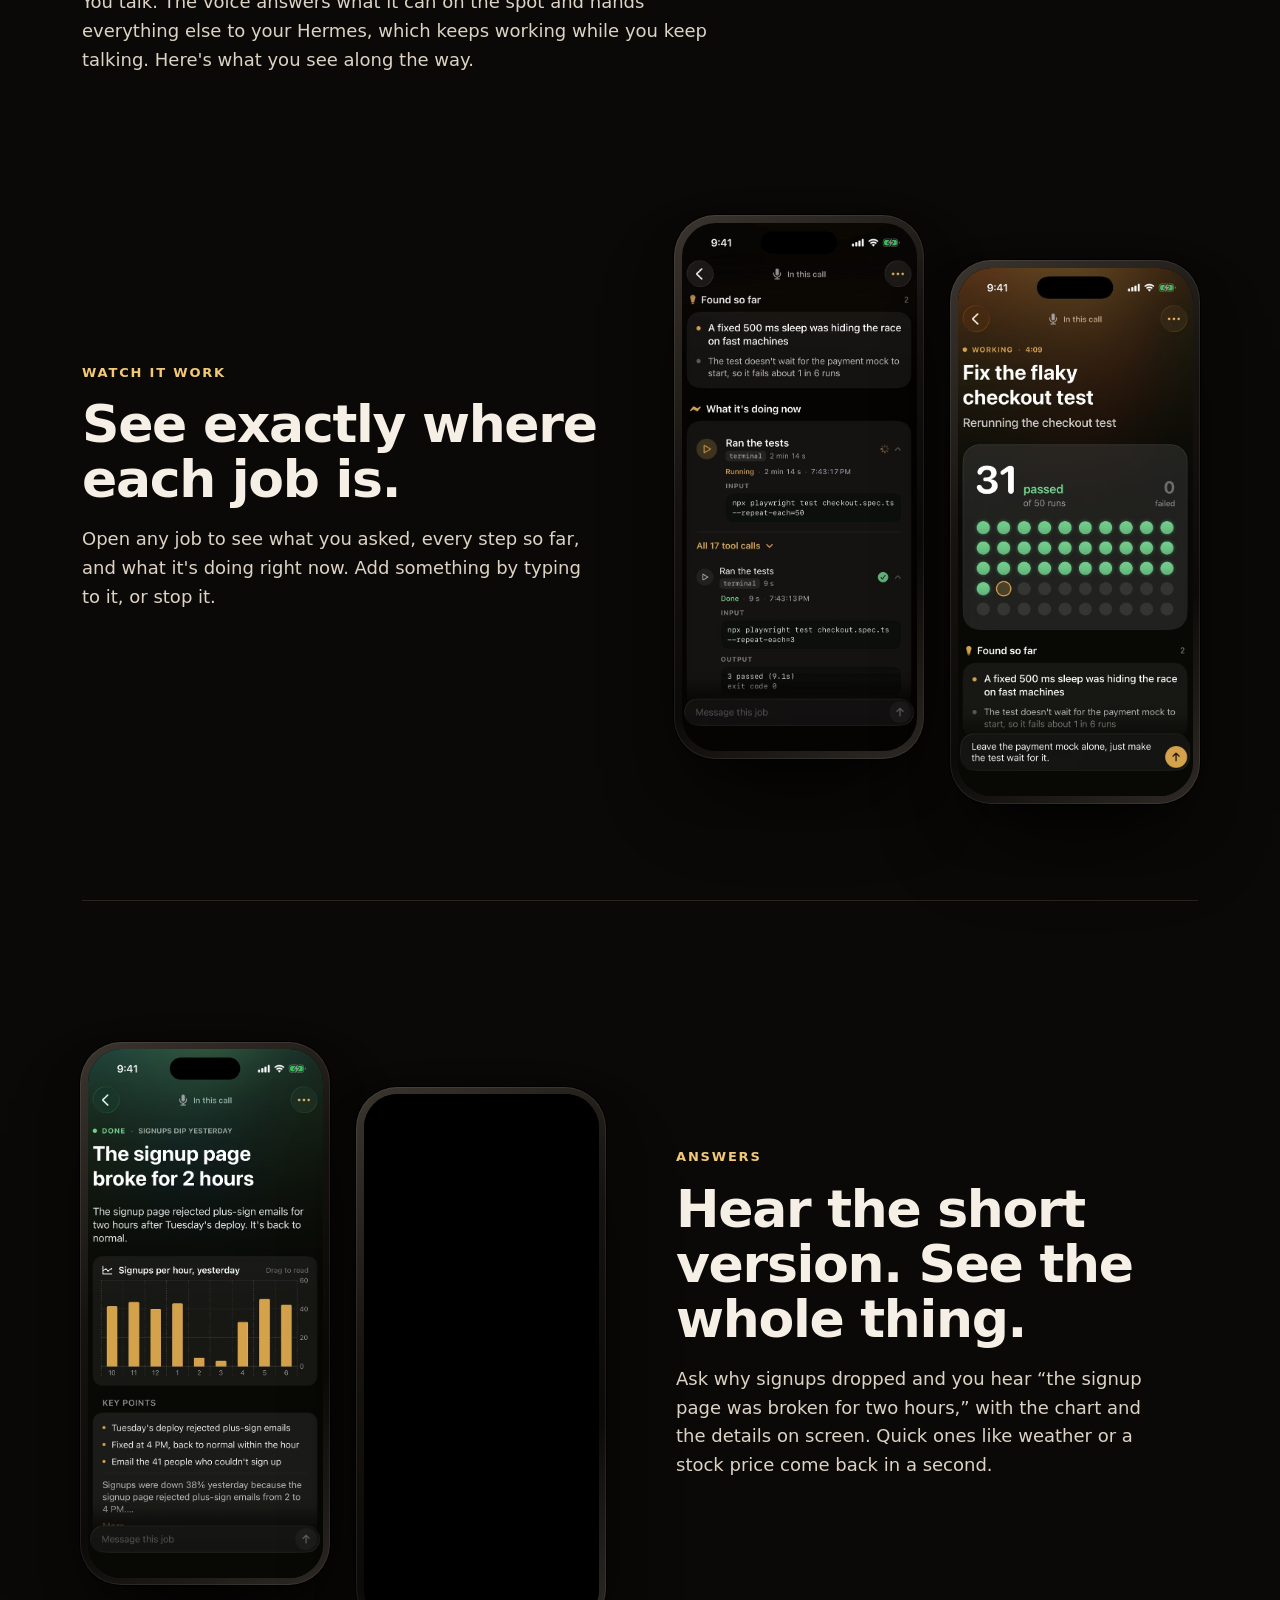
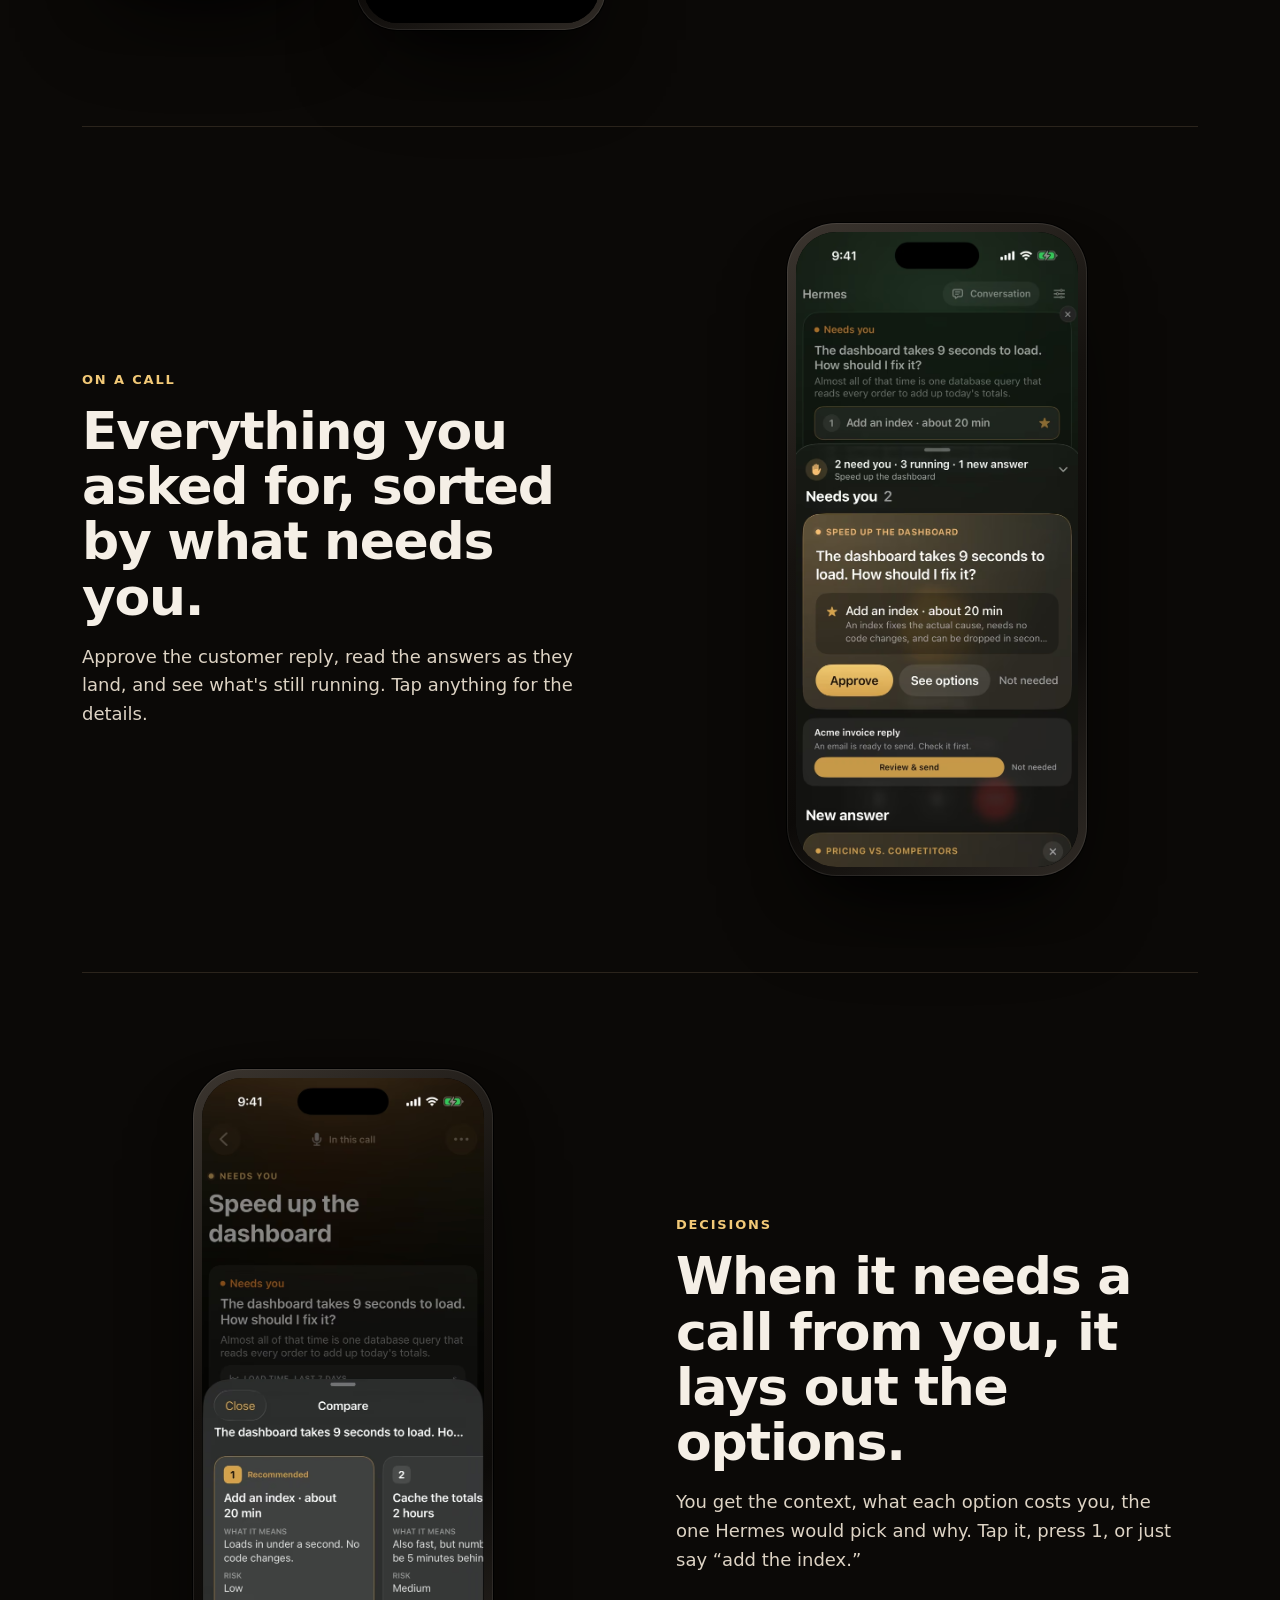
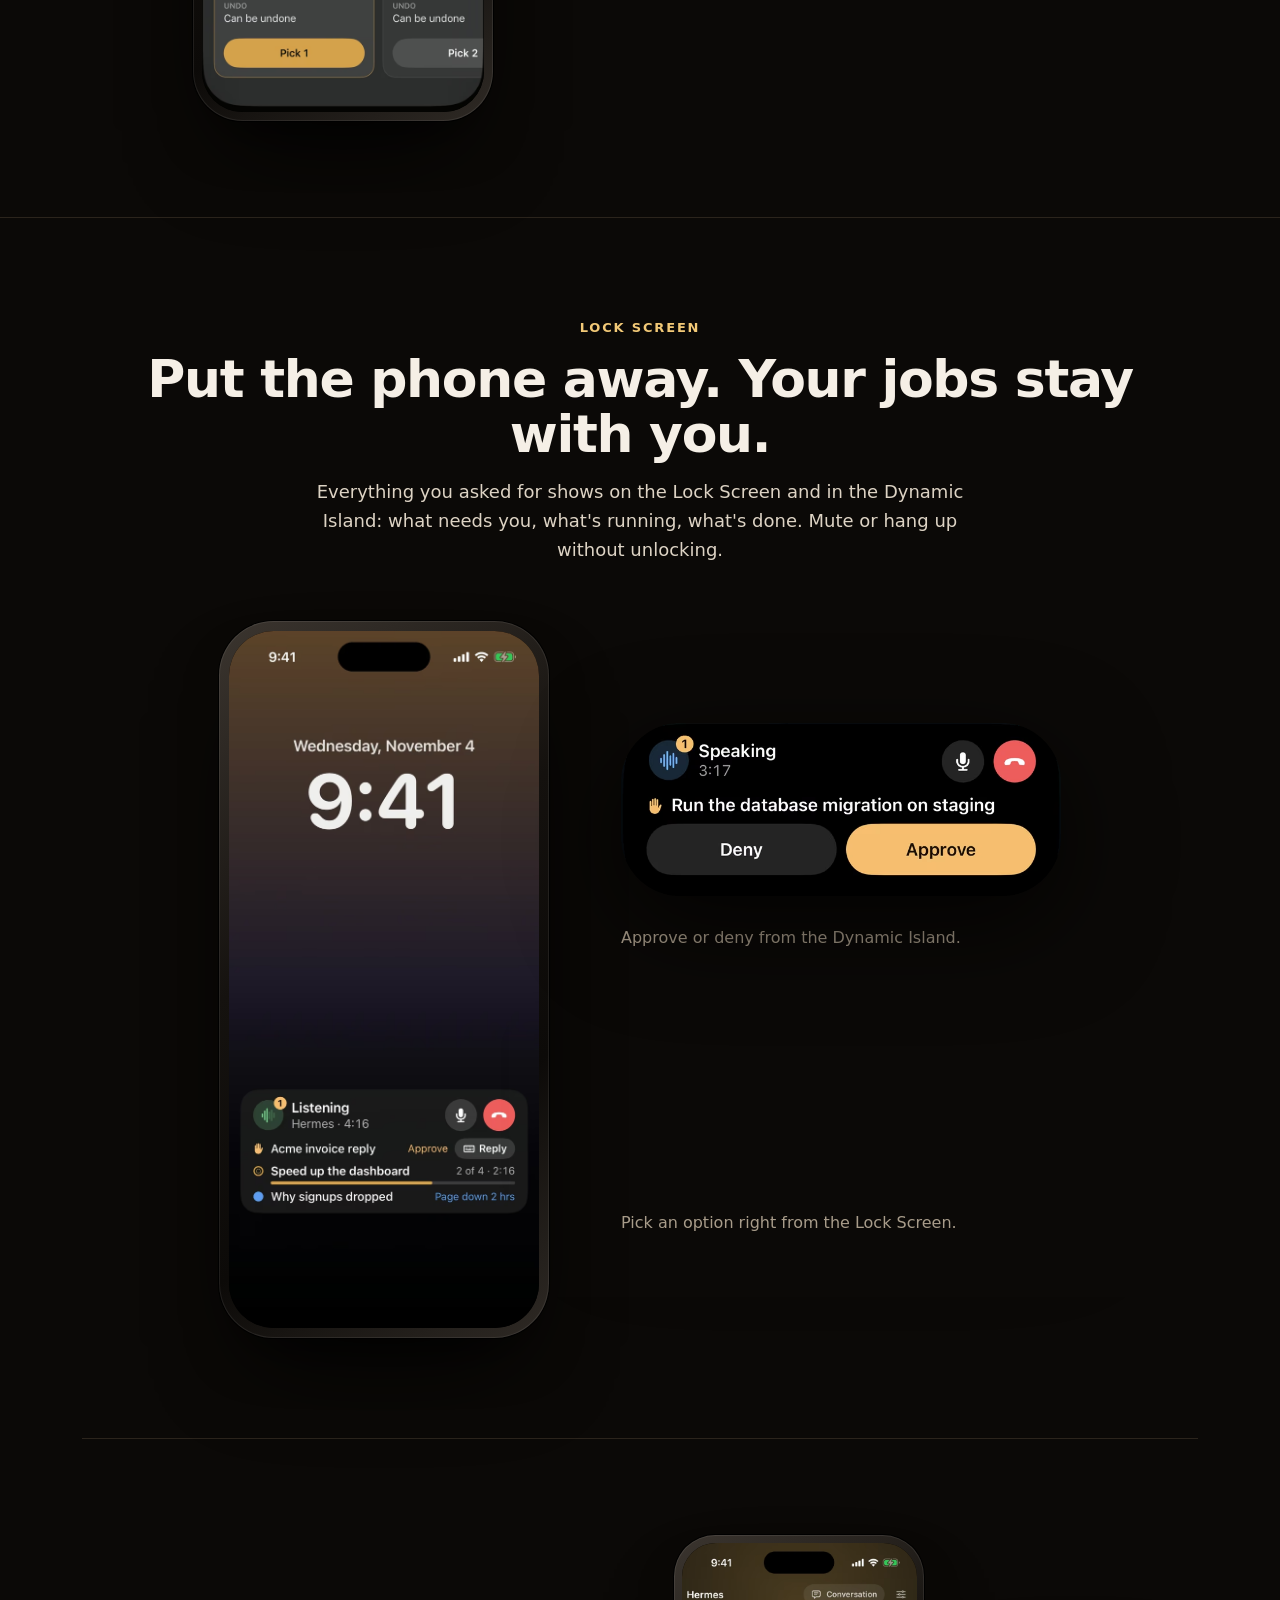
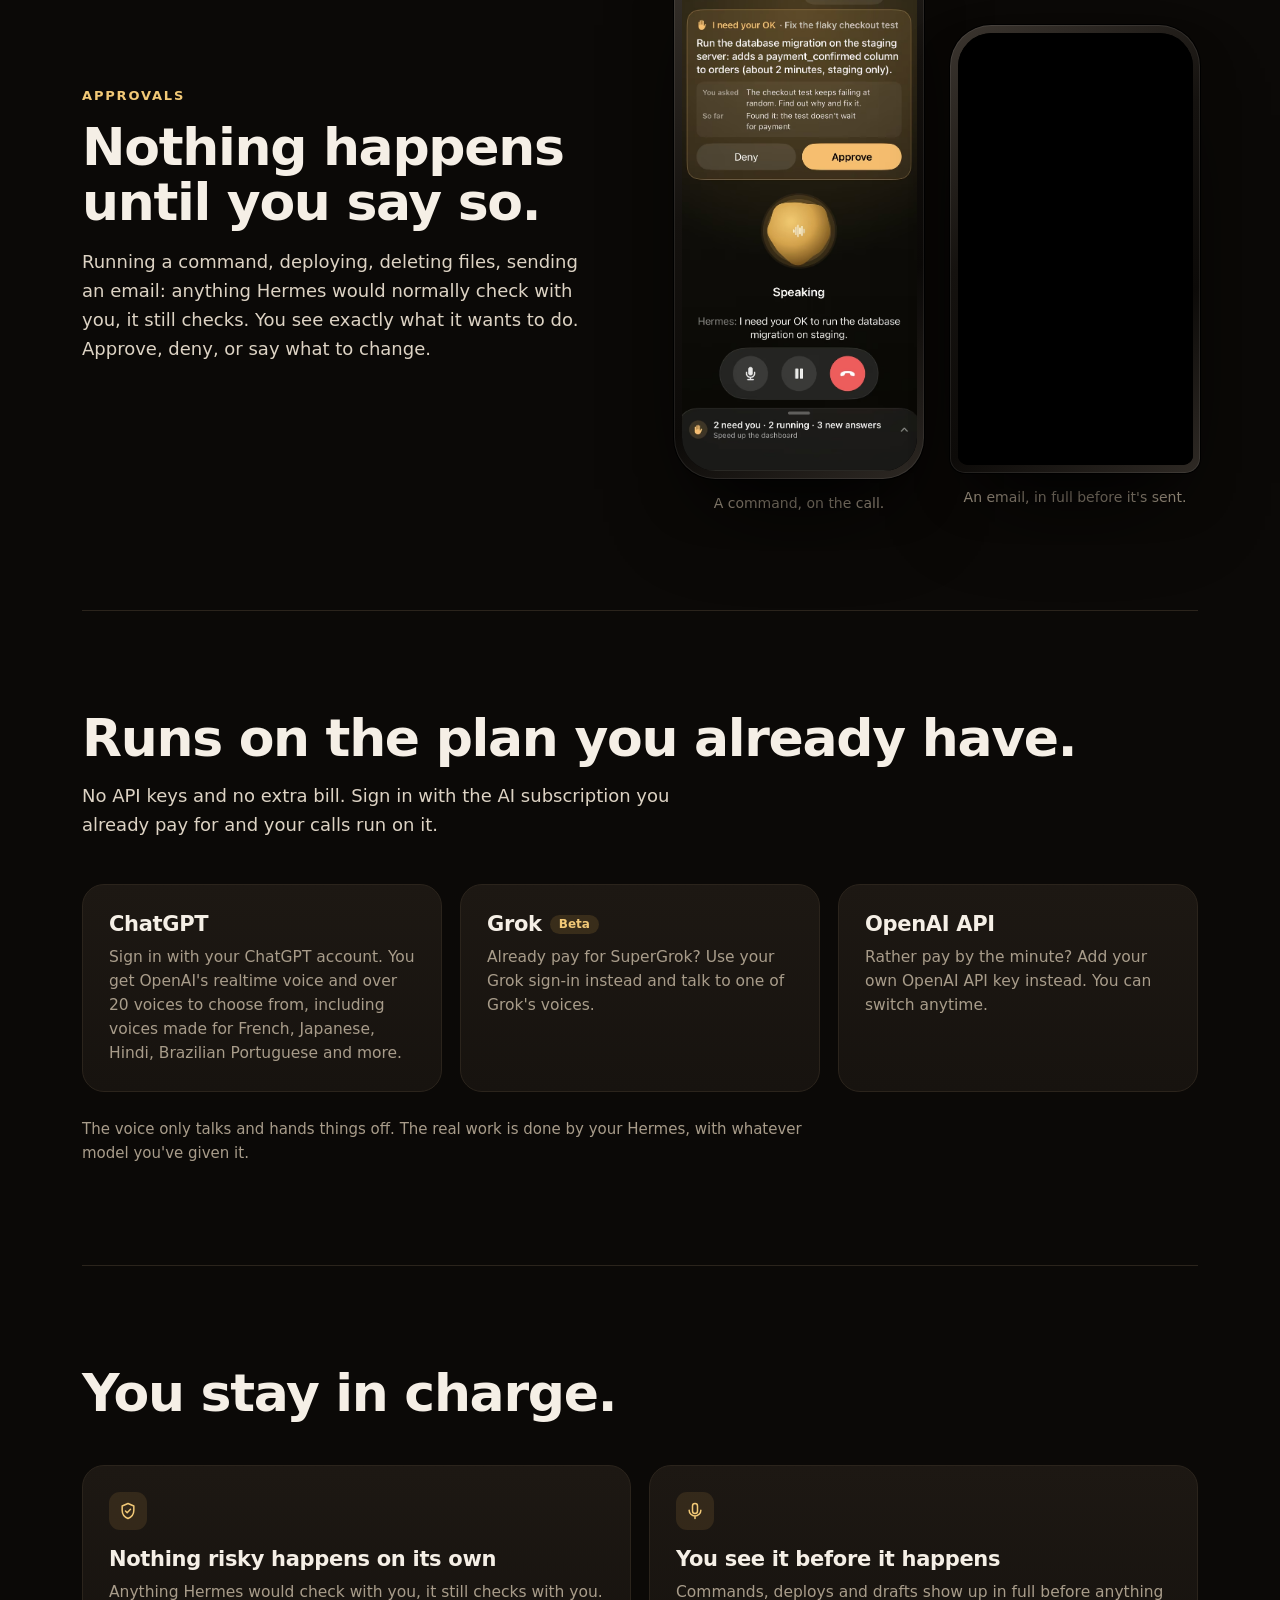
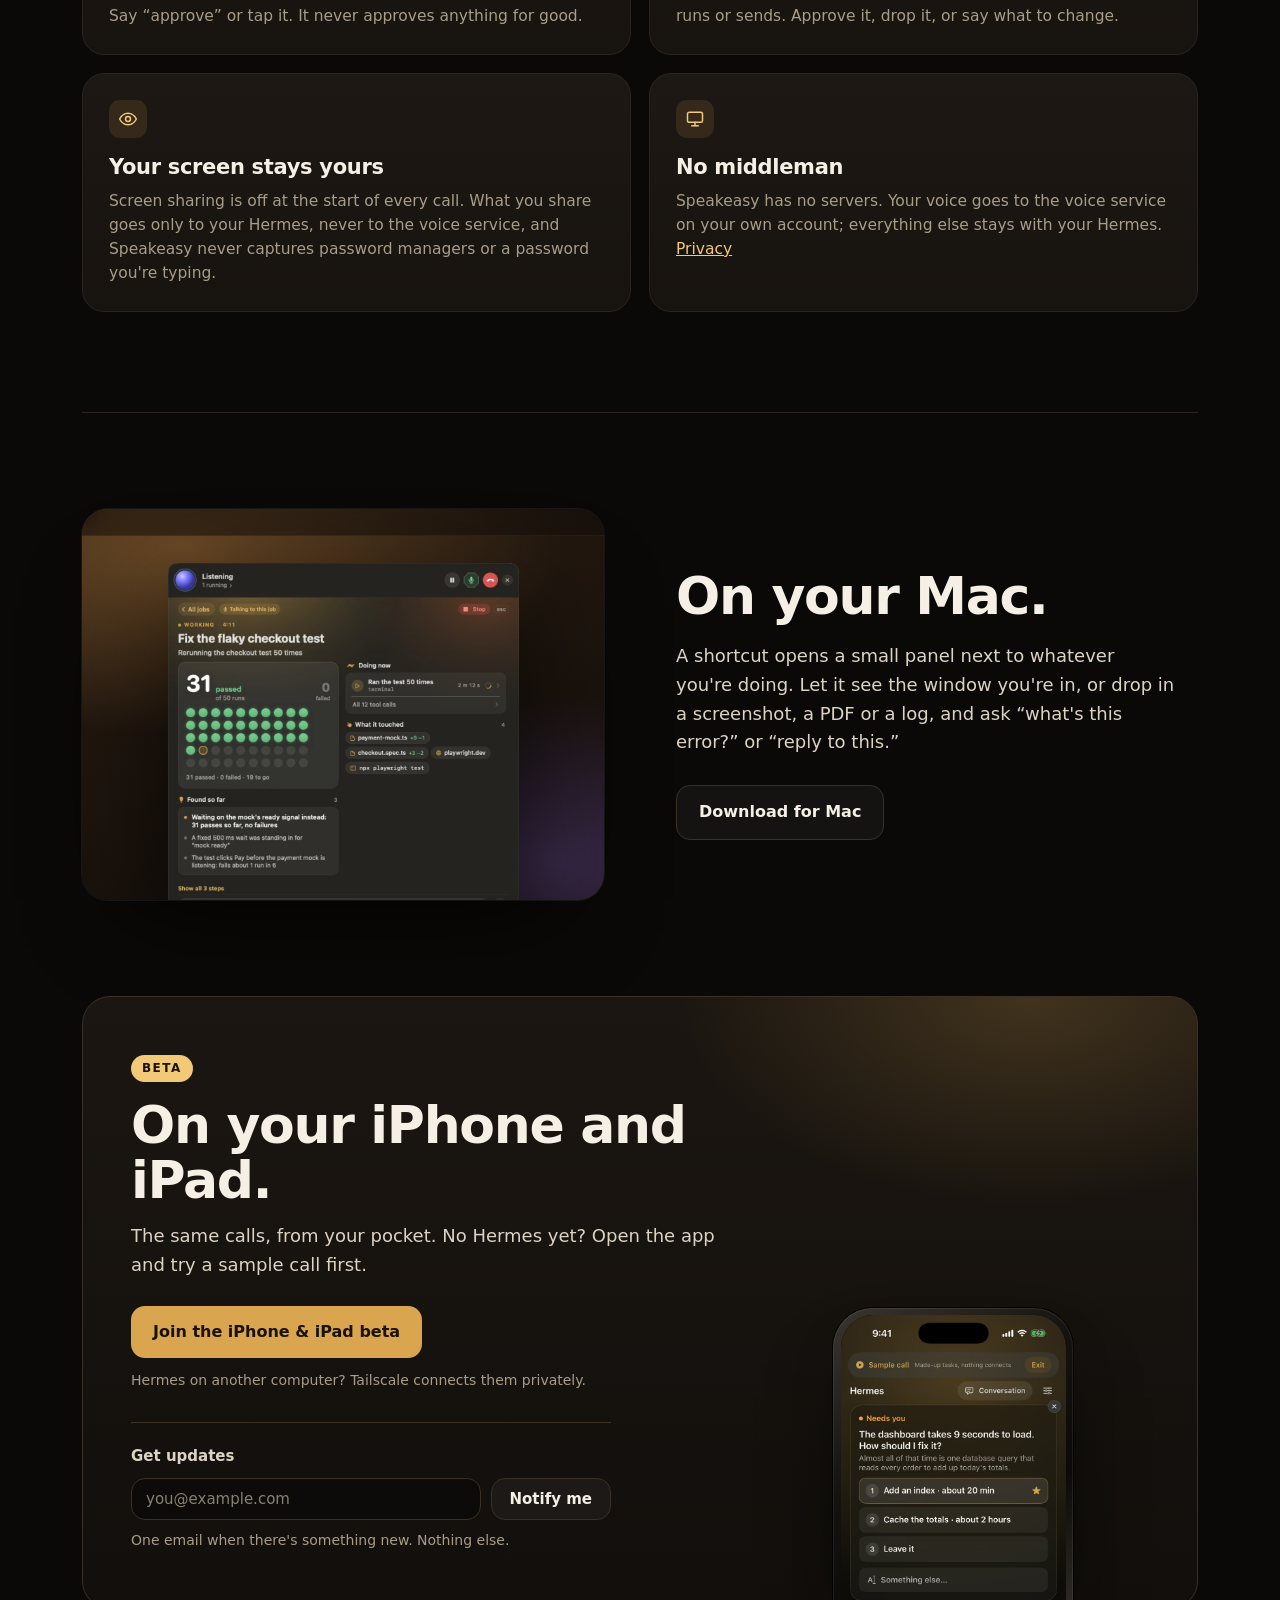
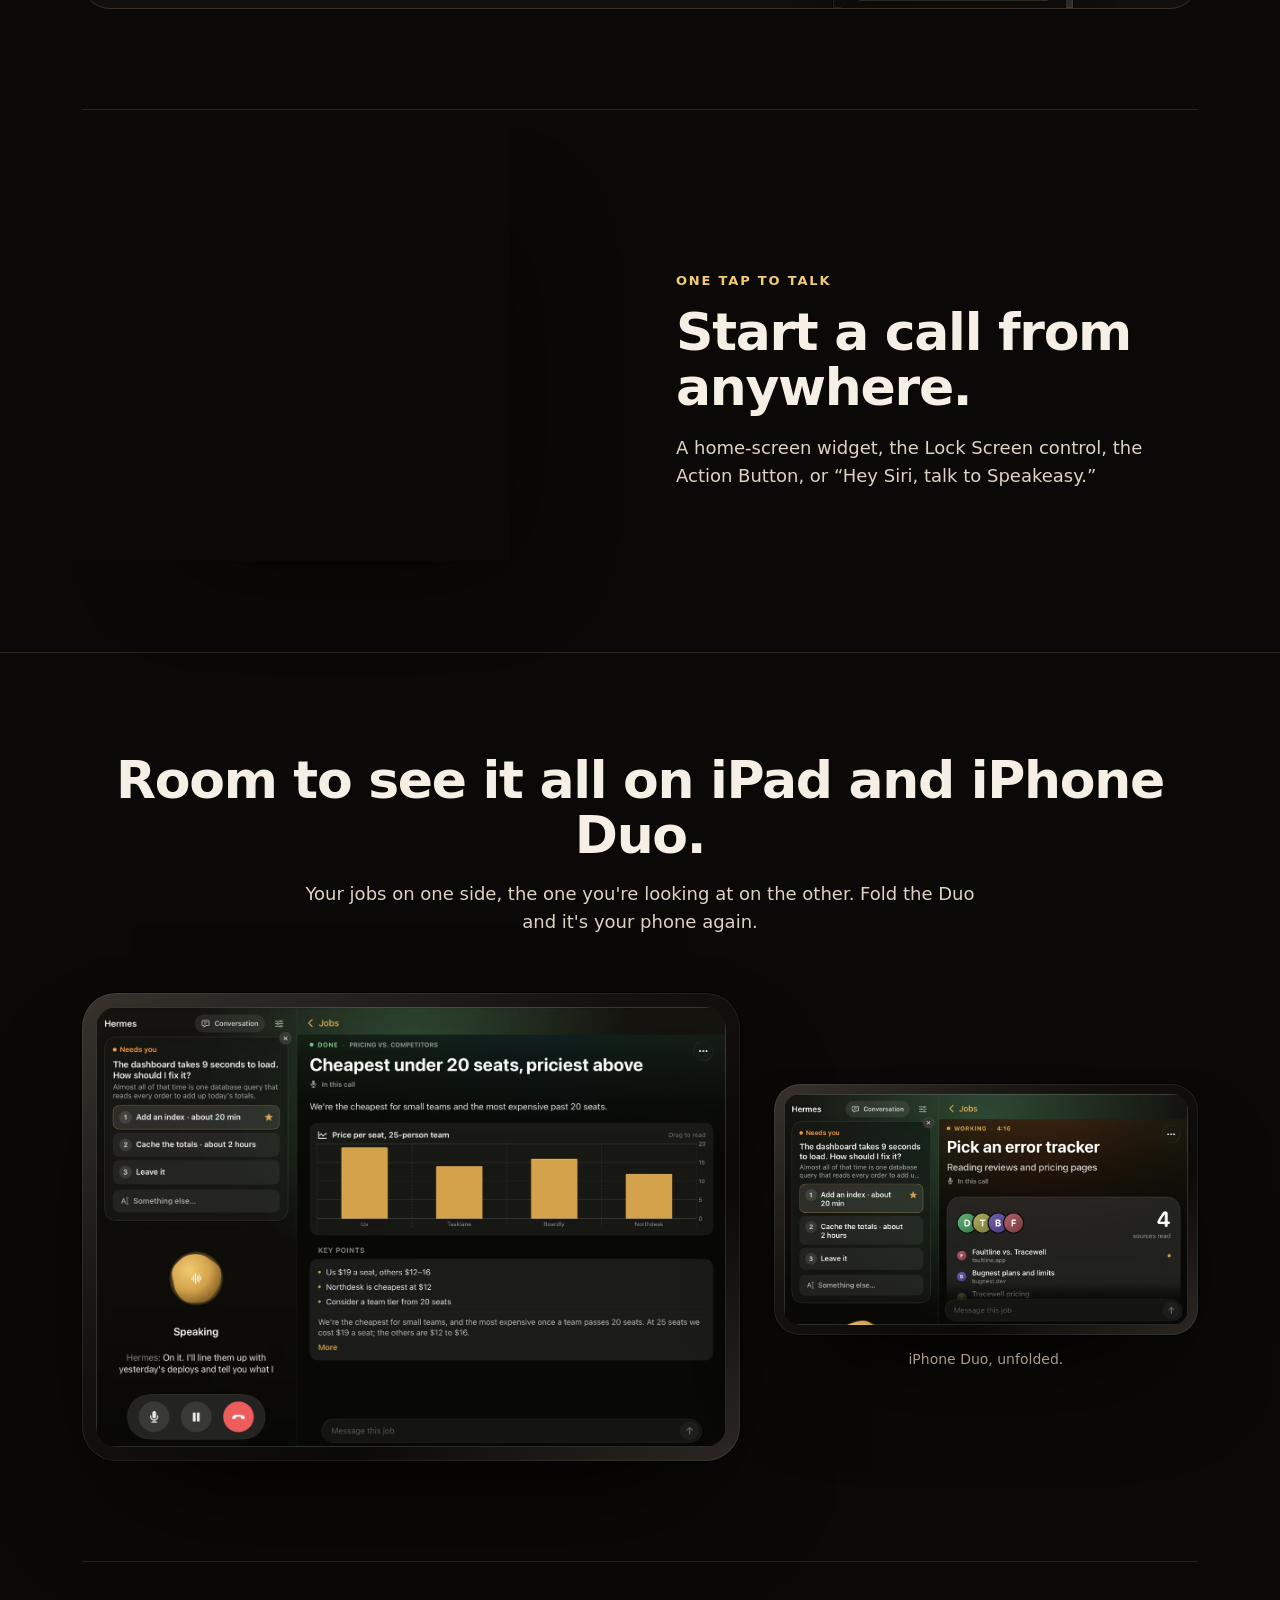
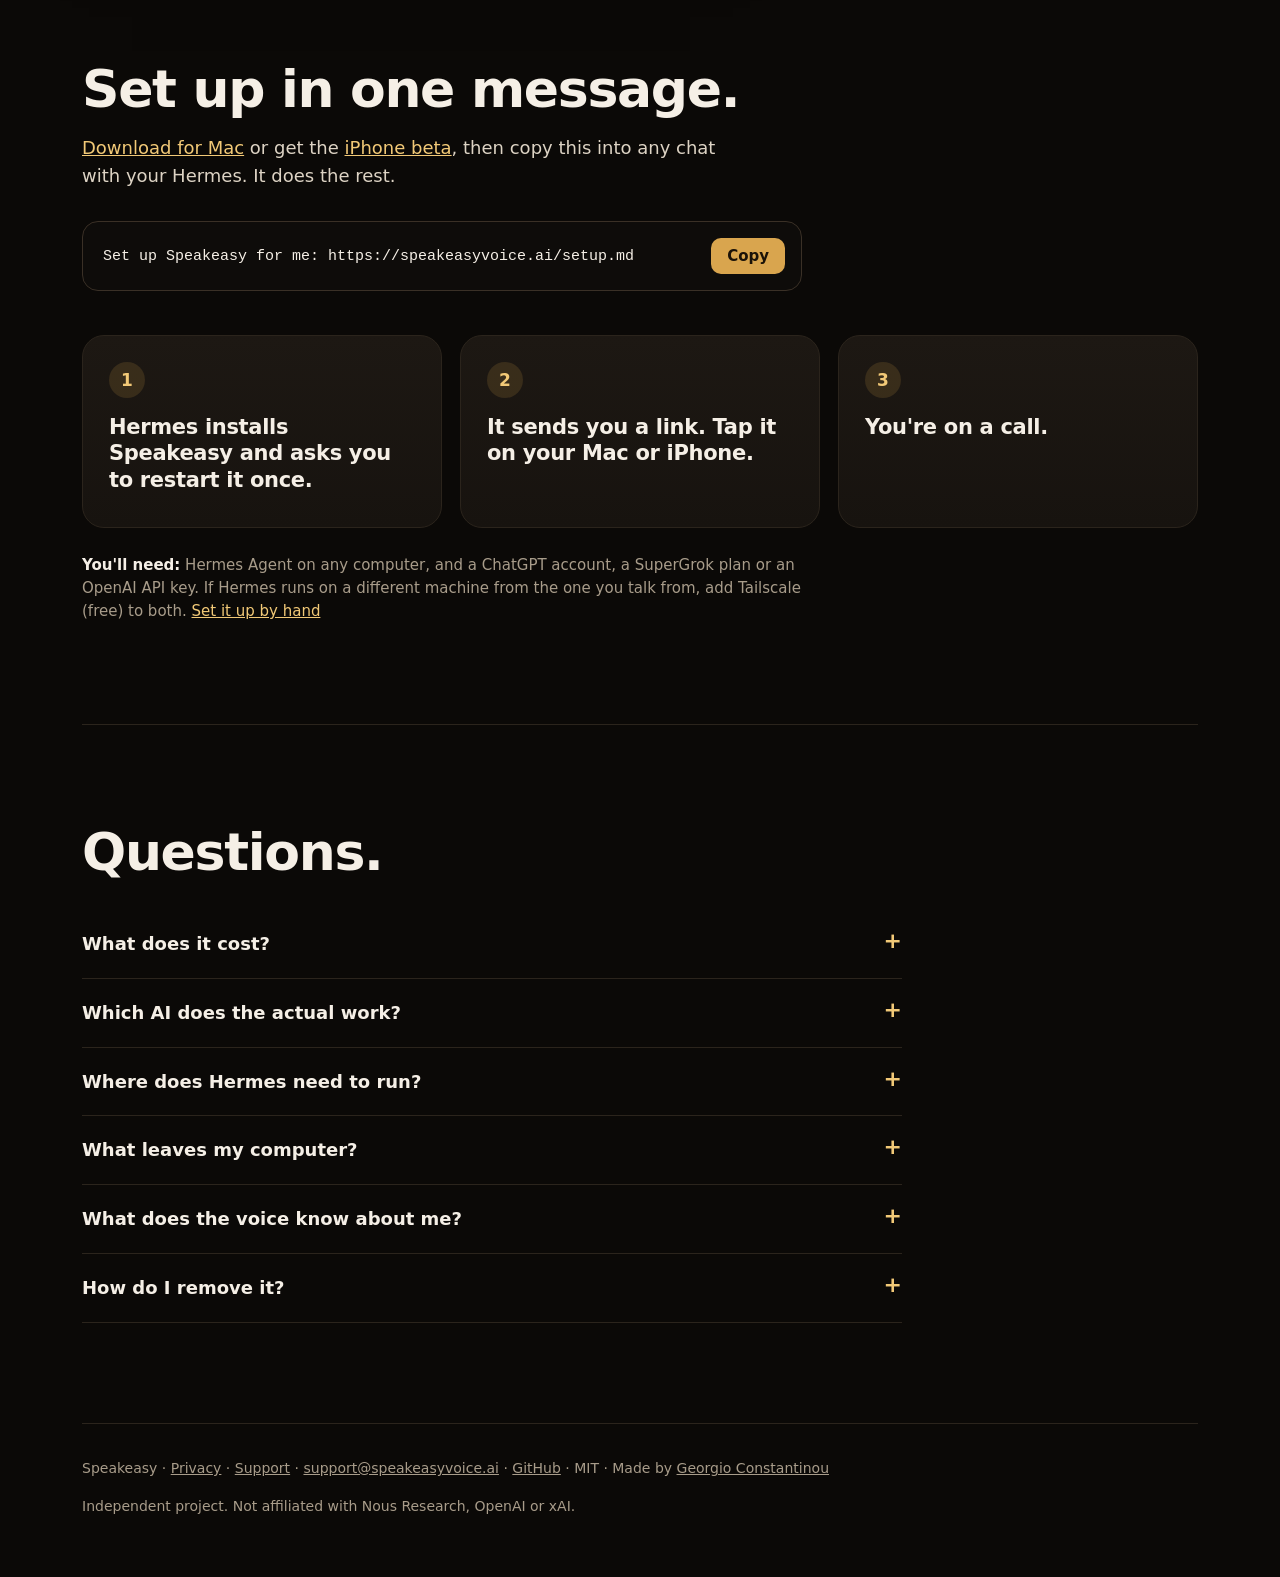
==== commit 62ee4c42: "Cache-bust the re-cut videos" ====
--- a/index.html
+++ b/index.html
@@ -10,7 +10,7 @@
 <meta name="theme-color" content="#0b0907">
 <meta property="og:title" content="Speakeasy: call your Hermes Agent">
 <meta property="og:description" content="Talk to your Hermes Agent like you'd talk to a person. Ask for a few things at once, keep talking while it works, and hear back when each one's done.">
-<meta property="og:image" content="https://speakeasyvoice.ai/img/v3/poster-hero-story.jpg">
+<meta property="og:image" content="https://speakeasyvoice.ai/img/v3/poster-hero-story.jpg?v=2">
 <link rel="stylesheet" href="/site.css">
 </head>
 <body>
@@ -41,9 +41,9 @@
     </div>
     <div class="art glow">
       <div class="phone hero-phone">
-        <video class="auto" autoplay muted loop playsinline preload="metadata" poster="img/v3/poster-hero-story.jpg" width="590" height="1282"
+        <video class="auto" autoplay muted loop playsinline preload="metadata" poster="img/v3/poster-hero-story.jpg?v=2" width="590" height="1282"
                aria-label="A call on iPhone: you ask Hermes to fix a slow dashboard, its tool calls land with what it found so far, it comes back with three options with one recommended, you pick one and the load time drops from 9 seconds to under one">
-          <source src="img/v3/hero-story.mp4" type="video/mp4">
+          <source src="img/v3/hero-story.mp4?v=2" type="video/mp4">
         </video>
       </div>
     </div>
@@ -72,9 +72,9 @@
     </div>
     <div class="media pair reveal">
       <div class="phone">
-        <video class="lazyplay" muted loop playsinline preload="none" poster="img/v3/poster-tool-log.jpg" width="590" height="1282"
+        <video class="lazyplay" muted loop playsinline preload="none" poster="img/v3/poster-tool-log.jpg?v=2" width="590" height="1282"
                aria-label="A job's page on iPhone: what it found so far, what it's doing now, and every tool call it made.">
-          <source src="img/v3/tool-log.mp4" type="video/mp4">
+          <source src="img/v3/tool-log.mp4?v=2" type="video/mp4">
         </video>
       </div>
       <div class="phone">
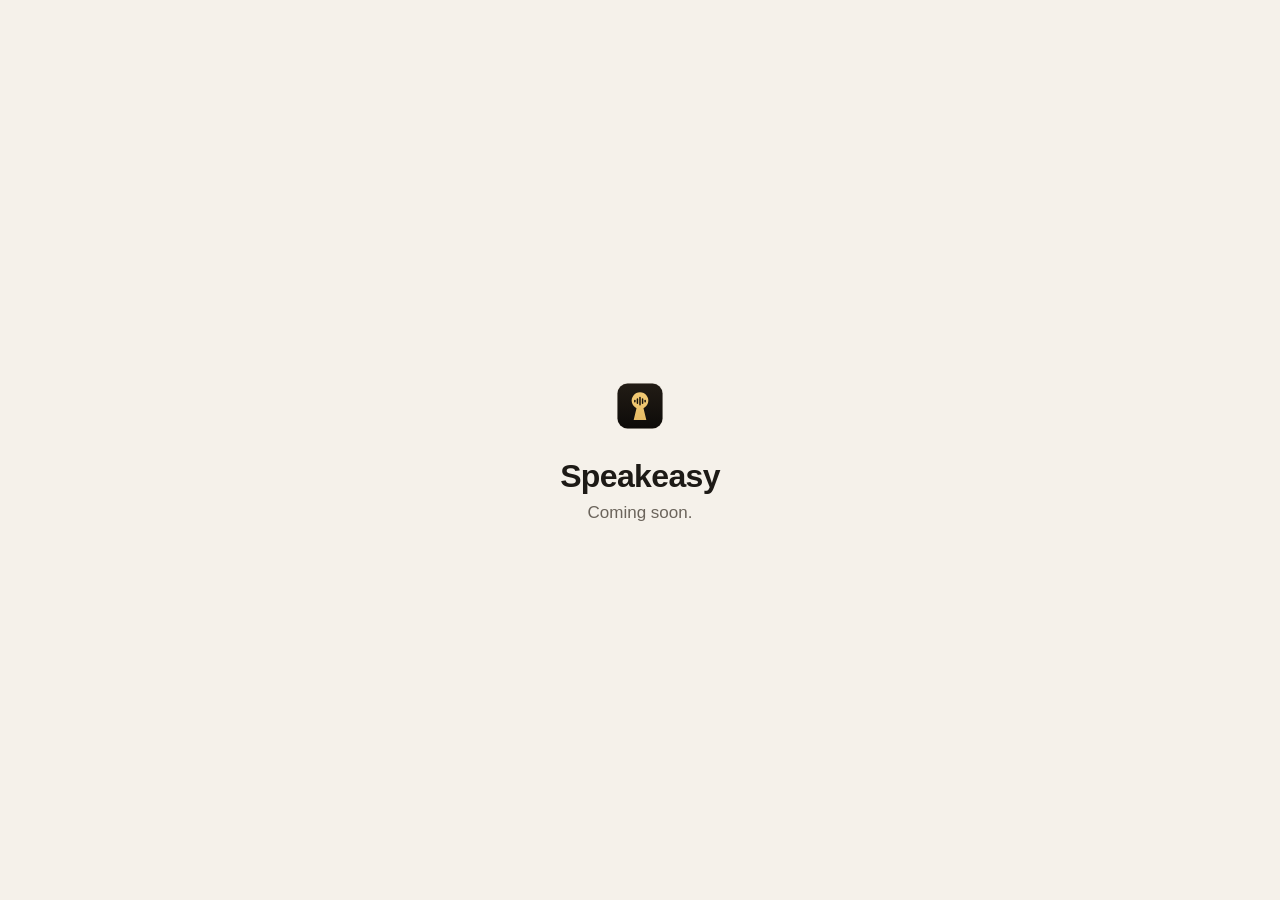
==== commit afbee0b9: "Temporarily replace the homepage with a coming-soon page; download page redirects home" ====
--- a/index.html
+++ b/index.html
@@ -2,376 +2,29 @@
 <html lang="en">
 <head>
 <meta charset="utf-8">
-<meta name="viewport" content="width=device-width, initial-scale=1, viewport-fit=cover">
+<meta name="viewport" content="width=device-width, initial-scale=1">
 <link rel="icon" href="favicon.svg" type="image/svg+xml">
 <link rel="apple-touch-icon" href="apple-touch-icon.png">
-<title>Speakeasy: call your Hermes Agent</title>
-<meta name="description" content="Talk to your Hermes Agent like you'd talk to a person. Ask for a few things at once, keep talking while it works, and hear back when each one's done.">
-<meta name="theme-color" content="#0b0907">
-<meta property="og:title" content="Speakeasy: call your Hermes Agent">
-<meta property="og:description" content="Talk to your Hermes Agent like you'd talk to a person. Ask for a few things at once, keep talking while it works, and hear back when each one's done.">
-<meta property="og:image" content="https://speakeasyvoice.ai/img/v3/poster-hero-story.jpg?v=2">
-<link rel="stylesheet" href="/site.css">
+<title>Speakeasy</title>
+<meta name="description" content="Speakeasy is coming soon.">
+<style>
+  :root { color-scheme: light dark; }
+  html, body { height: 100%; margin: 0; }
+  body { display: flex; align-items: center; justify-content: center; text-align: center;
+         font-family: -apple-system, BlinkMacSystemFont, "SF Pro Text", "Helvetica Neue", Arial, sans-serif;
+         background: #f5f1ea; color: #1d1a16; }
+  main { padding: 24px; }
+  img { width: 56px; height: 56px; }
+  h1 { font-size: 32px; font-weight: 600; letter-spacing: -0.02em; margin: 20px 0 8px; }
+  p { font-size: 17px; color: #6b645b; margin: 0; }
+  @media (prefers-color-scheme: dark) { body { background: #16140f; color: #f3efe8; } p { color: #a39b90; } }
+</style>
 </head>
 <body>
-<header class="top">
-  <div class="wrap">
-    <nav aria-label="Main">
-      <a class="logo" href="/"><img src="favicon.svg" alt="" width="28" height="28">Speakeasy</a>
-      <span class="links">
-        <a href="#call">A call</a><a href="#plans">Your plan</a><a href="#iphone">iPhone</a><a href="#faq">FAQ</a>
-        <a class="pill" href="#setup">Set up</a>
-      </span>
-    </nav>
-  </div>
-</header>
-
 <main>
-<div class="wrap">
-  <section class="hero" aria-labelledby="hero-title">
-    <div class="copy">
-      <div class="kicker">For Hermes Agent</div>
-      <h1 id="hero-title">Call your <span class="soft">Hermes Agent.</span></h1>
-      <p class="lede">Talk to it like you'd talk to a person. Hand it three things in one breath, from a slow dashboard to a customer reply, keep talking while it works, and hear back when each one's done.</p>
-      <div class="ctas" id="hero-ctas">
-        <a class="btn primary" id="cta-mac" href="/download/"><svg viewBox="0 0 24 24" aria-hidden="true"><path fill="currentColor" d="M16.4 12.6c0-2.4 2-3.6 2.1-3.7-1.1-1.7-2.9-1.9-3.5-1.9-1.5-.2-2.9.9-3.7.9-.8 0-1.9-.9-3.2-.8-1.6 0-3.1 1-4 2.4-1.7 3-.4 7.4 1.2 9.8.8 1.2 1.8 2.5 3 2.4 1.2 0 1.7-.8 3.1-.8 1.5 0 1.9.8 3.2.8 1.3 0 2.1-1.2 2.9-2.4.9-1.4 1.3-2.7 1.3-2.8 0 0-2.4-1-2.4-3.9zM14 5.5c.7-.8 1.1-1.9 1-3-1 0-2.1.7-2.8 1.5-.6.7-1.2 1.8-1 2.9 1.1.1 2.1-.6 2.8-1.4z"/></svg>Download for Mac</a>
-        <a class="btn ghost" id="cta-ios" href="https://testflight.apple.com/join/2v7PfpRM">Join the iPhone &amp; iPad beta</a>
-      </div>
-      <p class="fine">Free. Runs on the ChatGPT or Grok plan you already pay for.</p>
-    </div>
-    <div class="art glow">
-      <div class="phone hero-phone">
-        <video class="auto" autoplay muted loop playsinline preload="metadata" poster="img/v3/poster-hero-story.jpg?v=2" width="590" height="1282"
-               aria-label="A call on iPhone: you ask Hermes to fix a slow dashboard, its tool calls land with what it found so far, it comes back with three options with one recommended, you pick one and the load time drops from 9 seconds to under one">
-          <source src="img/v3/hero-story.mp4?v=2" type="video/mp4">
-        </video>
-      </div>
-    </div>
-  </section>
-
-  <section class="block" aria-labelledby="why-title">
-    <h2 id="why-title">Why talk instead of type.</h2>
-    <div class="grid2">
-      <div class="card"><h3>Hand off a few things at once</h3><p>Each ask becomes its own job and runs on its own. You don't have to wait for one to start the next.</p></div>
-      <div class="card"><h3>You don't sit and wait</h3><p>Keep talking, or hang up. It tells you when something's done or needs you.</p></div>
-      <div class="card"><h3>Think out loud</h3><p>Talk a problem through before you hand it off. It answers like a colleague, and only starts work when you ask for it.</p></div>
-      <div class="card"><h3>It's still your Hermes</h3><p>Same tools, memory, skills and model. Nothing new to set up or teach it.</p></div>
-    </div>
-  </section>
-
-  <section class="block" id="call" aria-labelledby="call-title" style="padding-bottom:0">
-    <h2 id="call-title">What a call looks like.</h2>
-    <p class="body" style="margin-top:16px">You talk. The voice answers what it can on the spot and hands everything else to your Hermes, which keeps working while you keep talking. Here's what you see along the way.</p>
-  </section>
-
-  <section class="row" id="watch" aria-labelledby="watch-title" style="border-top:0">
-    <div class="copy reveal">
-      <div class="kicker">Watch it work</div>
-      <h2 id="watch-title">See exactly where each job is.</h2>
-      <p class="body">Open any job to see what you asked, every step so far, and what it's doing right now. Add something by typing to it, or stop it.</p>
-    </div>
-    <div class="media pair reveal">
-      <div class="phone">
-        <video class="lazyplay" muted loop playsinline preload="none" poster="img/v3/poster-tool-log.jpg?v=2" width="590" height="1282"
-               aria-label="A job's page on iPhone: what it found so far, what it's doing now, and every tool call it made.">
-          <source src="img/v3/tool-log.mp4?v=2" type="video/mp4">
-        </video>
-      </div>
-      <div class="phone">
-        <picture>
-          <source type="image/avif" srcset="img/v3/phone-reply.avif"><source type="image/webp" srcset="img/v3/phone-reply.webp">
-          <img src="img/v3/phone-reply.jpg" width="660" height="1435" loading="lazy" decoding="async"
-               alt="Typing a message to a running job.">
-        </picture>
-      </div>
-    </div>
-  </section>
-
-  <section class="row flip" aria-labelledby="answers-title">
-    <div class="copy reveal">
-      <div class="kicker">Answers</div>
-      <h2 id="answers-title">Hear the short version. See the whole thing.</h2>
-      <p class="body">Ask why signups dropped and you hear “the signup page was broken for two hours,” with the chart and the details on screen. Quick ones like weather or a stock price come back in a second.</p>
-    </div>
-    <div class="media pair reveal">
-      <div class="phone">
-        <picture>
-          <source type="image/avif" srcset="img/v3/phone-answer.avif"><source type="image/webp" srcset="img/v3/phone-answer.webp">
-          <img src="img/v3/phone-answer.jpg" width="660" height="1435" loading="lazy" decoding="async"
-               alt="On a call: the answer about yesterday's signup drop, with a chart of signups per hour.">
-        </picture>
-      </div>
-      <div class="phone">
-        <picture>
-          <source type="image/avif" srcset="img/v3/phone-weather-call.avif"><source type="image/webp" srcset="img/v3/phone-weather-call.webp">
-          <img src="img/v3/phone-weather-call.jpg" width="660" height="1435" loading="lazy" decoding="async"
-               alt="On a call: a quick weather answer, spoken and shown as a card.">
-        </picture>
-      </div>
-    </div>
-  </section>
-
-  <section class="row" id="board" aria-labelledby="board-title">
-    <div class="copy reveal">
-      <div class="kicker">On a call</div>
-      <h2 id="board-title">Everything you asked for, sorted by what needs you.</h2>
-      <p class="body">Approve the customer reply, read the answers as they land, and see what's still running. Tap anything for the details.</p>
-    </div>
-    <div class="media reveal">
-      <div class="phone">
-        <picture>
-          <source type="image/avif" srcset="img/v3/phone-board-reply.avif"><source type="image/webp" srcset="img/v3/phone-board-reply.webp">
-          <img src="img/v3/phone-board-reply.jpg" width="660" height="1435" loading="lazy" decoding="async"
-               alt="The job board on a call: a decision and the customer reply under Needs you, then new answers and what's running.">
-        </picture>
-      </div>
-    </div>
-  </section>
-
-  <section class="row flip" id="decisions" aria-labelledby="decide-title">
-    <div class="copy reveal">
-      <div class="kicker">Decisions</div>
-      <h2 id="decide-title">When it needs a call from you, it lays out the options.</h2>
-      <p class="body">You get the context, what each option costs you, the one Hermes would pick and why. Tap it, press 1, or just say “add the index.”</p>
-    </div>
-    <div class="media reveal">
-      <div class="phone">
-        <picture>
-          <source type="image/avif" srcset="img/v3/phone-compare.avif"><source type="image/webp" srcset="img/v3/phone-compare.webp">
-          <img src="img/v3/phone-compare.jpg" width="660" height="1435" loading="lazy" decoding="async"
-               alt="Compare: the options side by side, with what each means, its risk and whether it can be undone. The recommended one comes first.">
-        </picture>
-      </div>
-    </div>
-  </section>
-</div>
-
-<section class="center" id="lock" aria-labelledby="lock-title">
-  <div class="wrap">
-    <div class="kicker reveal">Lock Screen</div>
-    <h2 id="lock-title" class="reveal">Put the phone away. Your jobs stay with you.</h2>
-    <p class="body reveal">Everything you asked for shows on the Lock Screen and in the Dynamic Island: what needs you, what's running, what's done. Mute or hang up without unlocking.</p>
-    <div class="stage lockstage">
-      <div class="phone reveal">
-        <picture>
-          <source type="image/avif" srcset="img/v3/phone-lock-rows.avif"><source type="image/webp" srcset="img/v3/phone-lock-rows.webp">
-          <img src="img/v3/phone-lock-rows.jpg" width="660" height="1435" loading="lazy" decoding="async"
-               alt="iPhone Lock Screen during a call: a reply waiting for approval, a job running, one done, with mute and hang up.">
-        </picture>
-      </div>
-      <div class="lockside reveal">
-        <div class="island">
-          <picture>
-          <source type="image/avif" srcset="img/v2/island-approve.avif"><source type="image/webp" srcset="img/v2/island-approve.webp">
-          <img src="img/v2/island-approve.png" width="760" height="299" loading="lazy" decoding="async"
-               alt="The Dynamic Island asking to approve a command.">
-        </picture>
-        </div>
-        <div class="cap"><p>Approve or deny from the Dynamic Island.</p></div>
-        <div class="island">
-          <picture>
-          <source type="image/avif" srcset="img/v3/la-decide.avif"><source type="image/webp" srcset="img/v3/la-decide.webp">
-          <img src="img/v3/la-decide.jpg" width="760" height="333" loading="lazy" decoding="async"
-               alt="A decision on the Lock Screen: Add an index, Cache the totals, or Leave it.">
-        </picture>
-        </div>
-        <div class="cap"><p>Pick an option right from the Lock Screen.</p></div>
-      </div>
-    </div>
-  </div>
-</section>
-
-<div class="wrap">
-  <section class="row" id="approvals" aria-labelledby="approve-title">
-    <div class="copy reveal">
-      <div class="kicker">Approvals</div>
-      <h2 id="approve-title">Nothing happens until you say so.</h2>
-      <p class="body">Running a command, deploying, deleting files, sending an email: anything Hermes would normally check with you, it still checks. You see exactly what it wants to do. Approve, deny, or say what to change.</p>
-    </div>
-    <div class="media pair approvals reveal">
-      <figure>
-      <div class="phone">
-        <picture>
-          <source type="image/avif" srcset="img/v3/phone-approve-call.avif"><source type="image/webp" srcset="img/v3/phone-approve-call.webp">
-          <img src="img/v3/phone-approve-call.jpg" width="660" height="1435" loading="lazy" decoding="async"
-               alt="On a call: Hermes asks for your OK to run a database migration on the staging server, with Deny and Approve.">
-        </picture>
-      </div>
-        <figcaption>A command, on the call.</figcaption>
-      </figure>
-      <figure>
-      <div class="phone short">
-        <picture>
-          <source type="image/avif" srcset="img/v3/phone-email-top.avif"><source type="image/webp" srcset="img/v3/phone-email-top.webp">
-          <img src="img/v3/phone-email-top.jpg" width="660" height="1182" loading="lazy" decoding="async"
-               alt="An email draft to a customer shown in full, with Deny, Revise and Send.">
-        </picture>
-      </div>
-        <figcaption>An email, in full before it's sent.</figcaption>
-      </figure>
-    </div>
-  </section>
-
-  <section class="block" id="plans" aria-labelledby="plans-title">
-    <h2 id="plans-title">Runs on the plan you already have.</h2>
-    <p class="body" style="margin-top:16px">No API keys and no extra bill. Sign in with the AI subscription you already pay for and your calls run on it.</p>
-    <div class="grid3">
-      <div class="card"><h3>ChatGPT</h3><p>Sign in with your ChatGPT account. You get OpenAI's realtime voice and over 20 voices to choose from, including voices made for French, Japanese, Hindi, Brazilian Portuguese and more.</p></div>
-      <div class="card"><h3>Grok<span class="tag">Beta</span></h3><p>Already pay for SuperGrok? Use your Grok sign-in instead and talk to one of Grok's voices.</p></div>
-      <div class="card"><h3>OpenAI API</h3><p>Rather pay by the minute? Add your own OpenAI API key instead. You can switch anytime.</p></div>
-    </div>
-    <p class="note">The voice only talks and hands things off. The real work is done by your Hermes, with whatever model you've given it.</p>
-  </section>
-
-  <section class="block" id="private" aria-labelledby="private-title">
-    <h2 id="private-title">You stay in charge.</h2>
-    <div class="grid2">
-      <div class="card"><div class="ico"><svg viewBox="0 0 24 24" aria-hidden="true"><path d="M12 3l7 3v5c0 4.5-3 8.3-7 10-4-1.7-7-5.5-7-10V6l7-3z"/><path d="M9 12l2 2 4-4"/></svg></div><h3>Nothing risky happens on its own</h3><p>Anything Hermes would check with you, it still checks with you. Say “approve” or tap it. It never approves anything for good.</p></div>
-      <div class="card"><div class="ico"><svg viewBox="0 0 24 24" aria-hidden="true"><path d="M12 3a3 3 0 0 0-3 3v6a3 3 0 0 0 6 0V6a3 3 0 0 0-3-3z"/><path d="M19 11a7 7 0 0 1-14 0M12 18v3"/></svg></div><h3>You see it before it happens</h3><p>Commands, deploys and drafts show up in full before anything runs or sends. Approve it, drop it, or say what to change.</p></div>
-      <div class="card"><div class="ico"><svg viewBox="0 0 24 24" aria-hidden="true"><path d="M2 12s3.5-7 10-7 10 7 10 7-3.5 7-10 7S2 12 2 12z"/><circle cx="12" cy="12" r="3"/></svg></div><h3>Your screen stays yours</h3><p>Screen sharing is off at the start of every call. What you share goes only to your Hermes, never to the voice service, and Speakeasy never captures password managers or a password you're typing.</p></div>
-      <div class="card"><div class="ico"><svg viewBox="0 0 24 24" aria-hidden="true"><rect x="3" y="4" width="18" height="12" rx="2"/><path d="M8 20h8M12 16v4"/></svg></div><h3>No middleman</h3><p>Speakeasy has no servers. Your voice goes to the voice service on your own account; everything else stays with your Hermes. <a class="inline" href="/privacy/">Privacy</a></p></div>
-    </div>
-  </section>
-
-  <section class="row flip" id="mac" aria-labelledby="mac-title">
-    <div class="copy reveal">
-      <h2 id="mac-title">On your Mac.</h2>
-      <p class="body">A shortcut opens a small panel next to whatever you're doing. Let it see the window you're in, or drop in a screenshot, a PDF or a log, and ask “what's this error?” or “reply to this.”</p>
-      <div class="ctas" style="margin-top:28px"><a class="btn ghost" href="/download/">Download for Mac</a></div>
-    </div>
-    <div class="media reveal">
-      <div class="desk"><div class="mac">
-        <picture>
-          <source type="image/avif" srcset="img/v2/mac-job.avif"><source type="image/webp" srcset="img/v2/mac-job.webp">
-          <img src="img/v2/mac-job.png" width="1000" height="1021" loading="lazy" decoding="async"
-               alt="A Speakeasy call on Mac with a job running.">
-        </picture>
-      </div></div>
-    </div>
-  </section>
-
-  <section class="beta" id="iphone" aria-labelledby="beta-title">
-    <div>
-      <span class="badge">Beta</span>
-      <h2 id="beta-title">On your iPhone and iPad.</h2>
-      <p class="body">The same calls, from your pocket. No Hermes yet? Open the app and try a sample call first.</p>
-      <div class="ctas" style="margin-top:26px"><a class="btn primary" href="https://testflight.apple.com/join/2v7PfpRM">Join the iPhone &amp; iPad beta</a></div>
-      <p class="fine" style="margin-top:12px">Hermes on another computer? Tailscale connects them privately.</p>
-      <form class="notify small-form" id="beta-form" action="https://speakeasy-beta-signup.todd-562.workers.dev/subscribe" method="post">
-        <label for="beta-email">Get updates</label>
-        <div class="notify-row">
-          <input name="website" type="text" tabindex="-1" autocomplete="off" aria-hidden="true" style="position:absolute;left:-9999px">
-          <input id="beta-email" name="email" type="email" required placeholder="you@example.com" autocomplete="email">
-          <button class="btn ghost" type="submit">Notify me</button>
-        </div>
-        <p class="fine" id="beta-note" aria-live="polite">One email when there's something new. Nothing else.</p>
-      </form>
-    </div>
-    <div class="phone" aria-hidden="true">
-      <picture>
-        <source type="image/avif" srcset="img/v3/phone-sample.avif"><source type="image/webp" srcset="img/v3/phone-sample.webp">
-        <img src="img/v3/phone-sample.jpg" width="660" height="1435" loading="lazy" decoding="async" alt="">
-      </picture>
-    </div>
-  </section>
-
-  <section class="row flip" aria-labelledby="tap-title">
-    <div class="copy reveal">
-      <div class="kicker">One tap to talk</div>
-      <h2 id="tap-title">Start a call from anywhere.</h2>
-      <p class="body">A home-screen widget, the Lock Screen control, the Action Button, or “Hey Siri, talk to Speakeasy.”</p>
-    </div>
-    <div class="media reveal">
-      <div class="widgets">
-        <picture>
-          <source type="image/avif" srcset="img/v2/widgets.avif"><source type="image/webp" srcset="img/v2/widgets.webp">
-          <img src="img/v2/widgets.png" width="760" height="761" loading="lazy" decoding="async"
-               alt="Speakeasy home-screen widgets">
-        </picture>
-      </div>
-    </div>
-  </section>
-</div>
-
-<section class="center" aria-labelledby="ipad-title">
-  <div class="wrap">
-    <h2 id="ipad-title" class="reveal">Room to see it all on iPad and iPhone Duo.</h2>
-    <p class="body reveal">Your jobs on one side, the one you're looking at on the other. Fold the Duo and it's your phone again.</p>
-    <div class="stage ipadstage reveal">
-      <div class="ipad">
-        <picture>
-          <source type="image/avif" srcset="img/v3/ipad-land.avif"><source type="image/webp" srcset="img/v3/ipad-land.webp">
-          <img src="img/v3/ipad-land.jpg" width="1400" height="979" loading="lazy" decoding="async"
-               alt="Speakeasy on iPad during a call: your jobs and the call on the left, an open answer on the right.">
-        </picture>
-      </div>
-      <figure class="duo">
-        <div class="ipad">
-        <picture>
-          <source type="image/avif" srcset="img/v3/duo-unfolded.avif"><source type="image/webp" srcset="img/v3/duo-unfolded.webp">
-          <img src="img/v3/duo-unfolded.jpg" width="1100" height="629" loading="lazy" decoding="async"
-               alt="Speakeasy on an unfolded iPhone Duo: your jobs in one pane, an open job in the other.">
-        </picture>
-        </div>
-        <figcaption>iPhone Duo, unfolded.</figcaption>
-      </figure>
-    </div>
-  </div>
-</section>
-
-<div class="wrap">
-  <section class="block" id="setup" aria-labelledby="setup-title">
-    <h2 id="setup-title">Set up in one message.</h2>
-    <p class="body" style="margin-top:16px"><a class="inline" href="/download/">Download for Mac</a> or get the <a class="inline" href="https://testflight.apple.com/join/2v7PfpRM">iPhone beta</a>, then copy this into any chat with your Hermes. It does the rest.</p>
-    <div class="prompt"><span id="prompt-text">Set up Speakeasy for me: https://speakeasyvoice.ai/setup.md</span><button id="copy" type="button">Copy</button></div>
-    <ol class="steps">
-      <li><h3>Hermes installs Speakeasy and asks you to restart it once.</h3></li>
-      <li><h3>It sends you a link. Tap it on your Mac or iPhone.</h3></li>
-      <li><h3>You're on a call.</h3></li>
-    </ol>
-    <p class="note"><b style="color:var(--ink)">You'll need:</b> Hermes Agent on any computer, and a ChatGPT account, a SuperGrok plan or an OpenAI API key. If Hermes runs on a different machine from the one you talk from, add Tailscale (free) to both. <a class="inline" href="https://github.com/rungmc357/speakeasy">Set it up by hand</a></p>
-  </section>
-
-  <section class="block" id="faq" aria-labelledby="faq-title">
-    <h2 id="faq-title">Questions.</h2>
-    <div class="faq">
-      <details><summary>What does it cost?</summary><p>Speakeasy is free and open source. Calls run on your ChatGPT or SuperGrok plan, or on an OpenAI API key billed per minute.</p></details>
-      <details><summary>Which AI does the actual work?</summary><p>Your Hermes, with whatever model you've given it. The voice only talks to you and hands things off.</p></details>
-      <details><summary>Where does Hermes need to run?</summary><p>Wherever you already run it: the same Mac, a Mac mini at home, a Linux box. Tailscale connects them privately, with nothing opened to the internet.</p></details>
-      <details><summary>What leaves my computer?</summary><p>Your voice goes to the voice service you picked, on your account. Jobs and results stay with your Hermes.</p></details>
-      <details><summary>What does the voice know about me?</summary><p>A short summary Hermes writes about you and what it can do for you. You can read and edit it in Settings.</p></details>
-      <details><summary>How do I remove it?</summary><p>Ask Hermes to remove Speakeasy, then delete the app.</p></details>
-    </div>
-  </section>
-
-  <footer>
-    <span>Speakeasy · <a href="/privacy/">Privacy</a> · <a href="/support/">Support</a> · <a href="mailto:support@speakeasyvoice.ai">support@speakeasyvoice.ai</a> · <a href="https://github.com/rungmc357/speakeasy">GitHub</a> · MIT · Made by <a href="https://georgio.co">Georgio Constantinou</a></span>
-    <span>Independent project. Not affiliated with Nous Research, OpenAI or xAI.</span>
-  </footer>
-</div>
+  <img src="favicon.svg" alt="">
+  <h1>Speakeasy</h1>
+  <p>Coming soon.</p>
 </main>
-
-<script>
-document.getElementById("copy").addEventListener("click", async (e) => {
-  try { await navigator.clipboard.writeText(document.getElementById("prompt-text").textContent.trim()); e.target.textContent = "Copied"; } catch (_) {}
-});
-const form = document.getElementById("beta-form");
-form.addEventListener("submit", async (e) => {
-  e.preventDefault();
-  const note = document.getElementById("beta-note"), button = form.querySelector("button");
-  button.disabled = true; button.textContent = "Sending…";
-  try {
-    const res = await fetch(form.action, { method: "POST", body: new FormData(form) });
-    const data = await res.json().catch(() => ({}));
-    if (!res.ok) throw new Error(data.error || "Something went wrong. Try again.");
-    form.querySelector(".notify-row").style.display = "none";
-    note.textContent = "Thanks. You're on the list.";
-  } catch (err) {
-    note.textContent = err.message || "Something went wrong. Try again.";
-    button.disabled = false; button.textContent = "Notify me";
-  }
-});
-</script>
-<script src="/site.js" defer></script>
 </body>
 </html>
